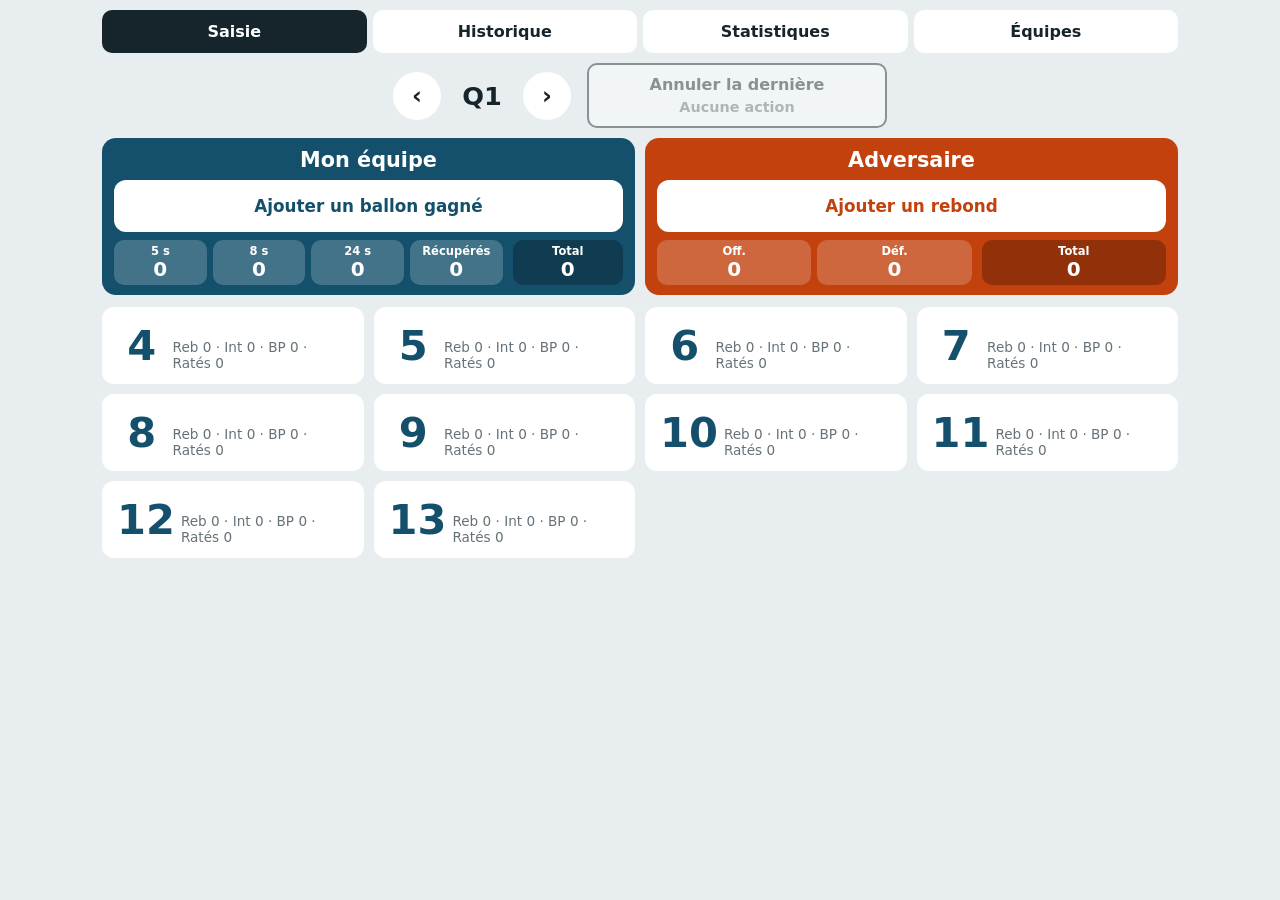
==== index.html @ 6692eb4a "Add new stats and multiple player view" ====
<!doctype html>
<html lang="fr">
<head>
<meta charset="utf-8">
<meta name="viewport" content="width=device-width,initial-scale=1,viewport-fit=cover">
<title>Stats Basket</title>
<link rel="manifest" href="manifest.webmanifest">
<link rel="apple-touch-icon" href="apple-touch-icon.png">
<meta name="theme-color" content="#16242C">
<meta name="apple-mobile-web-app-capable" content="yes">
<meta name="mobile-web-app-capable" content="yes">
<meta name="apple-mobile-web-app-title" content="Stats Basket">
<style>
:root{--bg:#E8EDEF;--ink:#16242C;--card:#fff;--line:#CBD3D7;--mut:#667279;--a:#14506B;--b:#C2410C}
*{box-sizing:border-box;-webkit-tap-highlight-color:transparent}
html,body{margin:0;background:var(--bg);color:var(--ink);font-family:"Avenir Next","Segoe UI",system-ui,sans-serif;-webkit-user-select:none;user-select:none}
button{font:inherit;color:inherit;border:0;background:none;cursor:pointer}
#app{max-width:1100px;margin:0 auto;padding:10px 12px 220px}
nav{display:flex;gap:6px;margin-bottom:10px}
nav button{flex:1;padding:12px;border-radius:10px;background:var(--card);font-weight:700}
nav button.on{background:var(--ink);color:#fff}
.top{display:grid;grid-template-columns:1fr 1fr;gap:10px;margin-bottom:12px}
.me,.opp{border-radius:14px;color:#fff;padding:10px 12px;display:flex;flex-direction:column;justify-content:center;align-items:center;text-align:center}
.me{background:var(--a)}.opp{background:var(--b)}
.nm{font-weight:800;font-size:1.3rem}
.sub{font-size:.95rem;opacity:.9}
.orb{margin-top:8px;display:flex;align-items:center;gap:12px}
.orb button{background:#fff;color:var(--b);font-weight:800;border-radius:12px;padding:12px 16px;font-size:1.05rem;min-height:56px}
.orb b{font-size:2.6rem;line-height:1;font-variant-numeric:tabular-nums}
.mid{display:flex;flex-direction:row;flex-wrap:wrap;align-items:center;justify-content:center;gap:16px;grid-column:1/-1;order:-1}
.q{display:flex;align-items:center;gap:6px}
.q button{width:48px;height:48px;border-radius:50%;background:var(--card);font-size:1.5rem;font-weight:700}
.q b{min-width:70px;text-align:center;font-size:1.6rem}
.undo{padding:10px 16px;border-radius:10px;background:var(--card);border:2px solid var(--ink);font-weight:700;width:min(100%,300px);line-height:1.25}
.undo small{display:block;margin-top:3px;font-weight:600;font-size:.9rem;color:var(--mut);white-space:normal;overflow-wrap:anywhere}
.undo[disabled]{opacity:.45;cursor:default}
.hrow{display:grid;grid-template-columns:70px 1fr 56px;gap:10px;align-items:center;padding:8px 0;border-bottom:1px solid var(--line)}
.hrow .hq{font-weight:800;background:var(--bg);border-radius:8px;padding:8px 0;text-align:center}
.hrow .hd b{display:block}.hrow .hd span{color:var(--mut)}
.hrow .del{width:56px}
.grid{display:grid;grid-template-columns:repeat(auto-fill,minmax(230px,1fr));gap:10px}
.pl{display:grid;grid-template-columns:minmax(3.1rem,auto) 1fr;align-items:center;column-gap:6px;padding:10px 12px;min-height:70px;border-radius:12px;background:var(--card);text-align:left;border:3px solid transparent}
.pl b{grid-row:1/3;text-align:center;font-variant-numeric:tabular-nums;font-size:2.6rem;font-weight:800;color:var(--a)}
.pl span{font-weight:600;overflow:hidden;text-overflow:ellipsis;white-space:nowrap}
.pl i{font-style:normal;font-size:.85rem;color:var(--mut)}
.pl.on{border-color:var(--ink);background:#FFF6CC}
.last{margin-top:12px;color:var(--mut);text-align:center}
.bar{position:fixed;left:0;right:0;bottom:0;background:var(--ink);color:#fff;border-radius:24px 24px 0 0;box-shadow:0 -6px 20px rgba(0,0,0,.25);padding:10px 12px calc(12px + env(safe-area-inset-bottom,0px))}
.bar .in{max-width:1100px;margin:0 auto}
.who{display:flex;justify-content:space-between;align-items:center;margin-bottom:8px;font-weight:700;font-size:1.1rem}
.who button{padding:8px 14px;border-radius:8px;background:#2D3E48;color:#fff}
.acts{display:grid;grid-template-columns:repeat(5,1fr);gap:8px}.acts.t4{grid-template-columns:repeat(4,1fr)}.acts.t2{grid-template-columns:repeat(2,1fr)}
.acts button{min-height:64px;border-radius:10px;font-weight:800;font-size:1.05rem;color:var(--ink)}
.acts .n{background:#BDE7C9}.acts .r{background:#F5C6C0}.acts .f{background:#F6D98B}
.chips{display:flex;flex-wrap:wrap;gap:8px;margin-bottom:12px}
.chip{padding:12px 18px;border-radius:999px;background:var(--card);font-weight:700}
.chip.on{background:var(--ink);color:#fff}
.card{background:var(--card);border-radius:14px;padding:14px;margin-bottom:14px;overflow-x:auto}
.card h2{margin:0 0 10px;font-size:1.2rem}
table{border-collapse:collapse;width:100%;font-variant-numeric:tabular-nums}
th,td{padding:9px 8px;text-align:center;border-bottom:1px solid var(--line);white-space:nowrap}
th{font-size:.85rem;color:var(--mut);font-weight:700}
td:first-child,th:first-child{text-align:left}
tr.tot td{font-weight:800;border-bottom:0}
.btn{padding:14px 20px;border-radius:10px;background:var(--ink);color:#fff;font-weight:700;margin:0 8px 8px 0}
.btn.bad{background:#B91C1C}
label{display:block;font-weight:700;margin:8px 0 4px}
input,textarea{width:100%;font:inherit;padding:10px;border-radius:8px;border:2px solid var(--line);-webkit-user-select:text;user-select:text}
textarea{min-height:200px}
.help{color:var(--mut);font-size:.9rem;margin:4px 0 0}
.prow{display:grid;grid-template-columns:90px 1fr 52px;gap:8px;margin-bottom:8px;align-items:center}
.prow.head{font-weight:700;font-size:.85rem;color:var(--mut);margin-bottom:4px}
.prow input{min-height:52px;font-size:1.1rem}
.prow input[data-r="n"]{text-align:center;font-weight:800}
.del{height:52px;border-radius:8px;background:#F5C6C0;font-weight:800}
.orbs{display:flex;gap:26px;margin-top:10px}.ob{display:flex;flex-direction:column;align-items:center;gap:4px;font-weight:700;min-width:48px}
.ob b{font-size:2.4rem;line-height:1;font-variant-numeric:tabular-nums}
.ob button{background:#fff;color:var(--b);font-weight:800;border-radius:12px;padding:12px 22px;font-size:1.2rem;min-height:56px}
.me .orbs{gap:14px 28px;flex-wrap:wrap;justify-content:center}.me .ob button{color:var(--a);padding:12px 14px}
table.mt{margin-top:16px}
.grid.stk{grid-template-columns:repeat(auto-fill,minmax(170px,1fr))}
.pl.st{display:flex;flex-direction:column;align-items:center;justify-content:center;gap:2px;min-height:0;padding:10px 8px;text-align:center}
.pl.st b{font-size:3.2rem;line-height:1;text-align:center}
.pl.st span{max-width:100%;font-size:.85rem}.pl.st i{font-size:.72rem}
.open{margin-top:8px;width:100%;min-height:52px;padding:12px 16px;border-radius:12px;background:#fff;font-weight:800;font-size:1.05rem}
.tiles{display:flex;gap:6px;width:100%;margin-top:8px}
.tile{flex:1;min-width:0;background:rgba(255,255,255,.2);border-radius:10px;padding:5px 2px 4px;display:flex;flex-direction:column;align-items:center;line-height:1.15}
.tile small{font-size:.72rem;font-weight:600}
.tile b{font-size:1.25rem;font-variant-numeric:tabular-nums}
.tile.tot{flex:1.2;margin-left:4px;background:rgba(0,0,0,.25)}
.foot{display:flex;justify-content:space-between;align-items:flex-end;gap:8px;width:100%;margin-top:8px;font-size:.78rem;text-align:left}
.foot span:last-child{text-align:right;font-weight:700;white-space:nowrap}
.me .open{color:var(--a)}.opp .open{color:var(--b)}.open.on{background:#FFF6CC;color:var(--ink)}
#print{display:none}
#print h1{font-size:20pt;margin:0}#print .date{margin:2px 0 18px;color:#555}
#print h2{font-size:13pt;margin:0 0 6px}#print section{break-inside:avoid;margin-bottom:20px}
#print table{font-size:10pt}#print th,#print td{border-bottom:1px solid #999;padding:5px 6px}#print p{margin:6px 0 0}
@media print{html,body{background:#fff;color:#000}#app{display:none}#print{display:block}@page{margin:12mm;size:landscape}}
@media(max-width:700px){.nm{font-size:1.05rem}.ob button{padding:12px 10px}.acts{grid-template-columns:repeat(3,1fr)}.acts.t4{grid-template-columns:repeat(2,1fr)}}
</style>
</head>
<body>
<div id="app"></div>
<div id="print"></div>
<script>
const ACTS=[['ro','Rebond off.','n'],['rd','Rebond déf.','n'],['stl','Interception','n'],['fd','Faute provoquée','n'],['to','Balle perdue','f'],['trav','Marcher','f'],['m2','Raté 2 pts','r'],['m3','Raté 3 pts','r'],['m1','Raté LF','r']];
const TACTS=[['w5','5 secondes','n'],['w8','8 secondes','n'],['w24','24 secondes','n'],['wr','Ballon récupéré','n']];
const OACTS=[['orb','Rebond offensif','n'],['odr','Rebond défensif','n']];
const WON=[['w5','5 s'],['w8','8 s'],['w24','24 s'],['wr','Récupérés']];
const LBL={ro:'Rebond offensif',rd:'Rebond défensif',stl:'Interception',fd:'Faute provoquée',to:'Balle perdue',trav:'Marcher',m2:'Raté 2 pts',m3:'Raté 3 pts',m1:'Raté LF',w5:'Ballon gagné 5 s',w8:'Ballon gagné 8 s',w24:'Ballon gagné 24 s',wr:'Ballon récupéré',orb:'Rebond offensif adverse',odr:'Rebond défensif adverse'};
let view='play',sel=null,sq='all',S=load();
function fresh(){return{me:'Mon équipe',opp:'Adversaire',roster:[4,5,6,7,8,9,10,11,12,13].map(n=>({n:String(n),name:''})),ev:[],q:1}}
function load(){try{const s=JSON.parse(localStorage.getItem('bb-stats-2'));if(s&&s.ev){
 if(typeof s.roster==='string')s.roster=s.roster.split('\n').map(l=>l.trim()).filter(Boolean).map(l=>{const i=l.search(/\s/);return i<0?{n:l,name:''}:{n:l.slice(0,i),name:l.slice(i+1).trim()}});
 s.ev.forEach(e=>{if(e.a==='reb')e.a='rd'});
 return s}}catch(e){}return fresh()}
function save(){try{localStorage.setItem('bb-stats-2',JSON.stringify(S))}catch(e){}}
const $=s=>document.querySelector(s);
const esc=s=>String(s).replace(/[&<>"]/g,c=>({'&':'&amp;','<':'&lt;','>':'&gt;','"':'&quot;'}[c]));
const qLabel=q=>q<=4?'Q'+q:'Prol. '+(q-4);
const periods=()=>{const m=Math.max(4,S.q,...S.ev.map(e=>e.q));return Array.from({length:m},(_,i)=>i+1)};
function roster(){return S.roster.filter(p=>String(p.n).trim()).map(p=>({n:String(p.n).trim(),name:String(p.name||'').trim()}))}
const inQ=(e,q)=>q==null||e.q===q;
const PK=['ro','rd','stl','fd','to','trav','m1','m2','m3'];
function tally(q){const o={};roster().forEach(p=>{o[p.n]={...p};PK.forEach(k=>o[p.n][k]=0)});
 S.ev.forEach(e=>{if(inQ(e,q)&&o[e.p]&&PK.includes(e.a))o[e.p][e.a]++});return o}
const cnt=(a,q)=>S.ev.filter(e=>e.a===a&&inQ(e,q)).length;
const miss=r=>r.m1+r.m2+r.m3;

const roster1=n=>roster().find(r=>r.n===n)||{n,name:''};
const who=e=>e.a==='orb'||e.a==='odr'?S.opp:e.p==='__team'?'Équipe':'#'+e.p+(roster1(e.p).name?' '+roster1(e.p).name:'');
const evText=e=>e.a==='orb'||e.a==='odr'?LBL[e.a]:(e.p==='__team'?'Équipe':'#'+e.p)+' : '+LBL[e.a];
let hq='all';
function hist(){
 const list=S.ev.map((e,i)=>({e,i})).filter(o=>hq==='all'||o.e.q===+hq).reverse();
 const chips=`<div class="chips"><button class="chip${hq==='all'?' on':''}" data-x="hq" data-q="all">Tout</button>`+periods().map(p=>`<button class="chip${hq==p?' on':''}" data-x="hq" data-q="${p}">${qLabel(p)}</button>`).join('')+`</div>`;
 return chips+`<div class="card"><h2>Historique (${list.length} action${list.length>1?'s':''})</h2>`+
  (list.length?list.map(o=>`<div class="hrow"><span class="hq">${qLabel(o.e.q)}</span><div class="hd"><b>${esc(who(o.e))}</b><span>${LBL[o.e.a]}</span></div><button class="del" data-x="delev" data-i="${o.i}" aria-label="Supprimer cette action">✕</button></div>`).join(''):'<p class="help">Aucune action enregistrée.</p>')+
  `<p class="help">La croix supprime l’action immédiatement. Les actions les plus récentes sont en haut.</p></div>`;
}
function play(){
 const T=tally(null);const stk=S.layout==='stack';
 const last=S.ev[S.ev.length-1];
 let bar='';
 if(sel){const k=sel==='__team'?'t':sel==='__opp'?'o':'p';const p=roster1(sel);
  const L=k==='t'?TACTS:k==='o'?OACTS:ACTS;
  const title=k==='t'?esc(S.me)+' : ballons gagnés':k==='o'?esc(S.opp)+' : rebonds':'#'+esc(p.n)+' '+esc(p.name);
  bar=`<div class="bar"><div class="in"><div class="who"><span>${title}</span><button data-x="desel">Fermer</button></div><div class="acts${k==='t'?' t4':k==='o'?' t2':''}">`+
  L.map(a=>`<button class="${a[2]}" data-x="act" data-a="${a[0]}">${a[1]}</button>`).join('')+`</div></div></div>`}
 const won=WON.reduce((n,w)=>n+cnt(w[0],null),0);
 return `<div class="top">
  <div class="me"><span class="nm">${esc(S.me)}</span><button class="open${sel==='__team'?' on':''}" data-x="pl" data-p="__team">Ajouter un ballon gagné</button><div class="tiles">${WON.map(w=>`<div class="tile"><small>${w[1]}</small><b>${cnt(w[0],S.q)}</b></div>`).join('')}<div class="tile tot"><small>Total</small><b>${won}</b></div></div></div>
  <div class="mid"><div class="q"><button data-x="q-" aria-label="Période précédente">‹</button><b>${qLabel(S.q)}</b><button data-x="q+" aria-label="Période suivante">›</button></div><button class="undo" data-x="undo"${last?'':' disabled'}>Annuler la dernière<small>${last?esc(evText(last))+' · '+qLabel(last.q):'Aucune action'}</small></button></div>
  <div class="opp"><span class="nm">${esc(S.opp)}</span><button class="open${sel==='__opp'?' on':''}" data-x="pl" data-p="__opp">Ajouter un rebond</button><div class="tiles"><div class="tile"><small>Off.</small><b>${cnt('orb',S.q)}</b></div><div class="tile"><small>Déf.</small><b>${cnt('odr',S.q)}</b></div><div class="tile tot"><small>Total</small><b>${cnt('orb',null)+cnt('odr',null)}</b></div></div></div></div>
 <div class="grid${stk?' stk':''}">`+roster().map(p=>{const r=T[p.n];
  return `<button class="pl${stk?' st':''}${sel===p.n?' on':''}" data-x="pl" data-p="${esc(p.n)}"><b>${esc(p.n)}</b><span>${esc(p.name)||'&nbsp;'}</span><i>Reb ${r.ro+r.rd} · Int ${r.stl} · BP ${r.to} · Ratés ${miss(r)}</i></button>`}).join('')+
 `</div>${bar}`;
}
function tables(q){
 const T=Object.values(tally(q));const s=k=>T.reduce((a,r)=>a+r[k],0);
 const row=r=>`<tr><td>#${esc(r.n)} ${esc(r.name)}</td><td>${r.ro}</td><td>${r.rd}</td><td>${r.stl}</td><td>${r.fd}</td><td>${r.to}</td><td>${r.trav}</td><td><b>${miss(r)}</b></td><td>${r.m2}</td><td>${r.m3}</td><td>${r.m1}</td></tr>`;
 const won=WON.map(w=>cnt(w[0],q));
 return `<table><tr><th>Joueur</th><th>Reb. off.</th><th>Reb. déf.</th><th>Interc.</th><th>Fautes prov.</th><th>Balles perdues</th><th>Marchers</th><th>Ratés</th><th>dont 2 pts</th><th>dont 3 pts</th><th>dont LF</th></tr>${T.map(row).join('')}<tr class="tot"><td>Équipe</td><td>${s('ro')}</td><td>${s('rd')}</td><td>${s('stl')}</td><td>${s('fd')}</td><td>${s('to')}</td><td>${s('trav')}</td><td>${s('m1')+s('m2')+s('m3')}</td><td>${s('m2')}</td><td>${s('m3')}</td><td>${s('m1')}</td></tr></table>
 <table class="mt"><tr><th>Ballons gagnés</th><th>5 s</th><th>8 s</th><th>24 s</th><th>Récupérés</th><th>Total</th></tr><tr><td>${esc(S.me)}</td>${won.map(n=>`<td>${n}</td>`).join('')}<td><b>${won.reduce((a,b)=>a+b,0)}</b></td></tr></table>
 <table class="mt"><tr><th>${esc(S.opp)}</th><th>Reb. off.</th><th>Reb. déf.</th></tr><tr><td>Rebonds</td><td>${cnt('orb',q)}</td><td>${cnt('odr',q)}</td></tr></table>`;
}
function stats(){
 const q=sq==='all'?null:+sq;
 const chips=`<div class="chips"><button class="chip${sq==='all'?' on':''}" data-x="sq" data-q="all">Total match</button>`+periods().map(p=>`<button class="chip${sq==p?' on':''}" data-x="sq" data-q="${p}">${qLabel(p)}</button>`).join('')+`</div>`;
 return chips+`<div class="card"><h2>${esc(S.me)} contre ${esc(S.opp)} — ${q==null?'total du match':qLabel(q)}</h2>${tables(q)}</div>
 <button class="btn" data-x="share">Partager (WhatsApp…)</button><button class="btn" data-x="copy">Copier le texte</button><button class="btn" data-x="pdf">Exporter en PDF</button><button class="btn" data-x="csv">Exporter en CSV</button>`;
}
function settings(){
 return `<div class="card"><h2>Match</h2><label>Notre équipe</label><input data-f="me" value="${esc(S.me)}">
 <label>Équipe adverse</label><input data-f="opp" value="${esc(S.opp)}">
 </div><div class="card"><h2>Affichage des joueurs</h2><div class="chips"><button class="chip${S.layout==='stack'?'':' on'}" data-x="lay" data-l="cards">Liste détaillée</button><button class="chip${S.layout==='stack'?' on':''}" data-x="lay" data-l="stack">Numéro en grand</button></div>
 <p class="help">Liste détaillée : le numéro à gauche, le nom et les stats à droite. Numéro en grand : le numéro en gros en haut de chaque bloc, le nom et les stats en plus petit dessous.</p></div><div class="card"><h2>Nos joueurs</h2>
 <div class="prow head"><span>Numéro</span><span>Nom</span><span></span></div>`+
 S.roster.map((p,i)=>`<div class="prow"><input data-r="n" data-i="${i}" inputmode="numeric" maxlength="3" value="${esc(p.n)}" aria-label="Numéro"><input data-r="name" data-i="${i}" value="${esc(p.name)}" placeholder="Nom du joueur" aria-label="Nom"><button class="del" data-x="delp" data-i="${i}" aria-label="Supprimer ce joueur">✕</button></div>`).join('')+
 `<button class="btn" data-x="addp">Ajouter un joueur</button>
 <p class="help">Les statistiques sont rattachées au numéro : évite de le changer en cours de match.</p></div>
 <button class="btn bad" data-x="new">Nouveau match (efface les stats)</button>
 <p class="help">Tout est enregistré automatiquement sur cet appareil. Exporte le CSV après chaque match.</p>`;
}
function render(){
 const tabs=[['play','Saisie'],['hist','Historique'],['stats','Statistiques'],['set','Équipes']];
 $('#app').innerHTML=`<nav>${tabs.map(t=>`<button class="${view===t[0]?'on':''}" data-x="view" data-v="${t[0]}">${t[1]}</button>`).join('')}</nav>`+({play,hist,stats,set:settings}[view])();
}
function summary(){
 const sec=q=>{const T=Object.values(tally(q));const s=k=>T.reduce((a,r)=>a+r[k],0);
  const lines=T.filter(r=>PK.some(k=>r[k]>0)).map(r=>`#${r.n}${r.name?' '+r.name:''} : Reb off. ${r.ro}, Reb déf. ${r.rd}, Int ${r.stl}, Faute prov. ${r.fd}, Perdues ${r.to}, Marchers ${r.trav}, Ratés ${miss(r)} (2 pts ${r.m2}, 3 pts ${r.m3}, LF ${r.m1})`);
  const w=WON.map(x=>x[1]+' '+cnt(x[0],q)).join(', ');
  return `*${q==null?'Total du match':qLabel(q)}*\nÉquipe : Reb off. ${s('ro')}, Reb déf. ${s('rd')}, Int ${s('stl')}, Fautes prov. ${s('fd')}, Perdues ${s('to')}, Marchers ${s('trav')}, Ratés ${s('m1')+s('m2')+s('m3')}\nBallons gagnés : ${w}\n${S.opp} : Reb off. ${cnt('orb',q)}, Reb déf. ${cnt('odr',q)}`+(lines.length?'\n'+lines.join('\n'):'')};
 const ps=periods().filter(p=>S.ev.some(e=>e.q===p));
 return `*${S.me} contre ${S.opp}* (${new Date().toLocaleDateString('fr-FR')})\n\n`+[null,...ps].map(sec).join('\n\n');
}
async function share(){
 const text=summary();
 if(navigator.share){try{await navigator.share({title:S.me+' contre '+S.opp,text});return}catch(e){if(e&&e.name==='AbortError')return}}
 location.href='whatsapp://send?text='+encodeURIComponent(text);
}
async function copyText(){
 const text=summary();
 try{await navigator.clipboard.writeText(text)}catch(e){
  const t=document.createElement('textarea');t.value=text;document.body.appendChild(t);t.select();document.execCommand('copy');t.remove()}
 alert('Texte copié. Colle-le dans ta conversation.');
}
function pdf(){
 const sec=q=>`<section><h2>${q==null?'Total du match':qLabel(q)}</h2>${tables(q)}</section>`;
 $('#print').innerHTML=`<h1>${esc(S.me)} contre ${esc(S.opp)}</h1><p class="date">${new Date().toLocaleDateString('fr-FR')}</p>`+[null,...periods()].map(sec).join('');
 window.print();
}
function csv(){
 const rows=[['Match','Période','N°','Nom','Reb. off.','Reb. déf.','Interceptions','Fautes provoquées','Balles perdues','Marchers','Ratés total','Ratés 2 pts','Ratés 3 pts','Ratés LF','Ballons gagnés 5 s','Ballons gagnés 8 s','Ballons gagnés 24 s','Ballons récupérés','Reb. off. adverses','Reb. déf. adverses']];
 const m=S.me+' - '+S.opp;
 [null,...periods()].forEach(q=>{const T=Object.values(tally(q));const pl=q==null?'Total':qLabel(q);
  T.forEach(r=>rows.push([m,pl,r.n,r.name,r.ro,r.rd,r.stl,r.fd,r.to,r.trav,miss(r),r.m2,r.m3,r.m1,'','','','','','']));
  const s=k=>T.reduce((a,r)=>a+r[k],0);
  rows.push([m,pl,'','ÉQUIPE',s('ro'),s('rd'),s('stl'),s('fd'),s('to'),s('trav'),s('m1')+s('m2')+s('m3'),s('m2'),s('m3'),s('m1'),...WON.map(w=>cnt(w[0],q)),cnt('orb',q),cnt('odr',q)])});
 const txt='\uFEFF'+rows.map(r=>r.map(c=>'"'+String(c).replace(/"/g,'""')+'"').join(';')).join('\n');
 const a=document.createElement('a');a.href=URL.createObjectURL(new Blob([txt],{type:'text/csv;charset=utf-8'}));
 a.download='stats-basket-'+S.opp.replace(/[^\w-]+/g,'_')+'.csv';document.body.appendChild(a);a.click();a.remove();
}
document.addEventListener('click',e=>{
 const el=e.target.closest('[data-x]');if(!el)return;const x=el.dataset.x;
 if(x==='view'){view=el.dataset.v;sel=null}
 else if(x==='pl')sel=sel===el.dataset.p?null:el.dataset.p;
 else if(x==='act'&&sel){const ev={a:el.dataset.a,q:S.q};if(sel!=='__opp')ev.p=sel;S.ev.push(ev);sel=null;save()}
 else if(x==='tm'){S.ev.push({p:'__team',a:el.dataset.a,q:S.q});save()}
 else if(x==='orb'||x==='odr'){S.ev.push({a:x,q:S.q});save()}
 else if(x==='desel')sel=null;
 else if(x==='undo'){if(!S.ev.length)return;S.ev.pop();save()}
 else if(x==='q+'){S.q++;save()}
 else if(x==='q-'){if(S.q>1){S.q--;save()}}
 else if(x==='addp')S.roster.push({n:'',name:''}),save();
 else if(x==='delp'){const p=S.roster[+el.dataset.i];
  if(!(p&&S.ev.some(v=>v.p===String(p.n).trim()))||confirm('Ce joueur a déjà des actions enregistrées. Le retirer masque ses stats. Continuer ?')){S.roster.splice(+el.dataset.i,1);save()}}
 else if(x==='lay'){S.layout=el.dataset.l;save()}
 else if(x==='sq')sq=el.dataset.q;
 else if(x==='hq')hq=el.dataset.q;
 else if(x==='delev'){S.ev.splice(+el.dataset.i,1);save()}
 else if(x==='share'){share();return}
 else if(x==='copy'){copyText();return}
 else if(x==='pdf'){pdf();return}
 else if(x==='csv'){csv();return}
 else if(x==='new'){if(confirm('Effacer toutes les statistiques de ce match ?')){S.ev=[];S.q=1;S.opp='Adversaire';sel=null;sq='all';save()}}
 render();
});
document.addEventListener('input',e=>{const d=e.target.dataset;
 if(d.f){S[d.f]=e.target.value;save()}
 else if(d.r){S.roster[+d.i][d.r]=e.target.value;save()}});
render();
if('serviceWorker' in navigator&&location.protocol.startsWith('http')){navigator.serviceWorker.register('sw.js').catch(()=>{})}
</script>
</body>
</html>
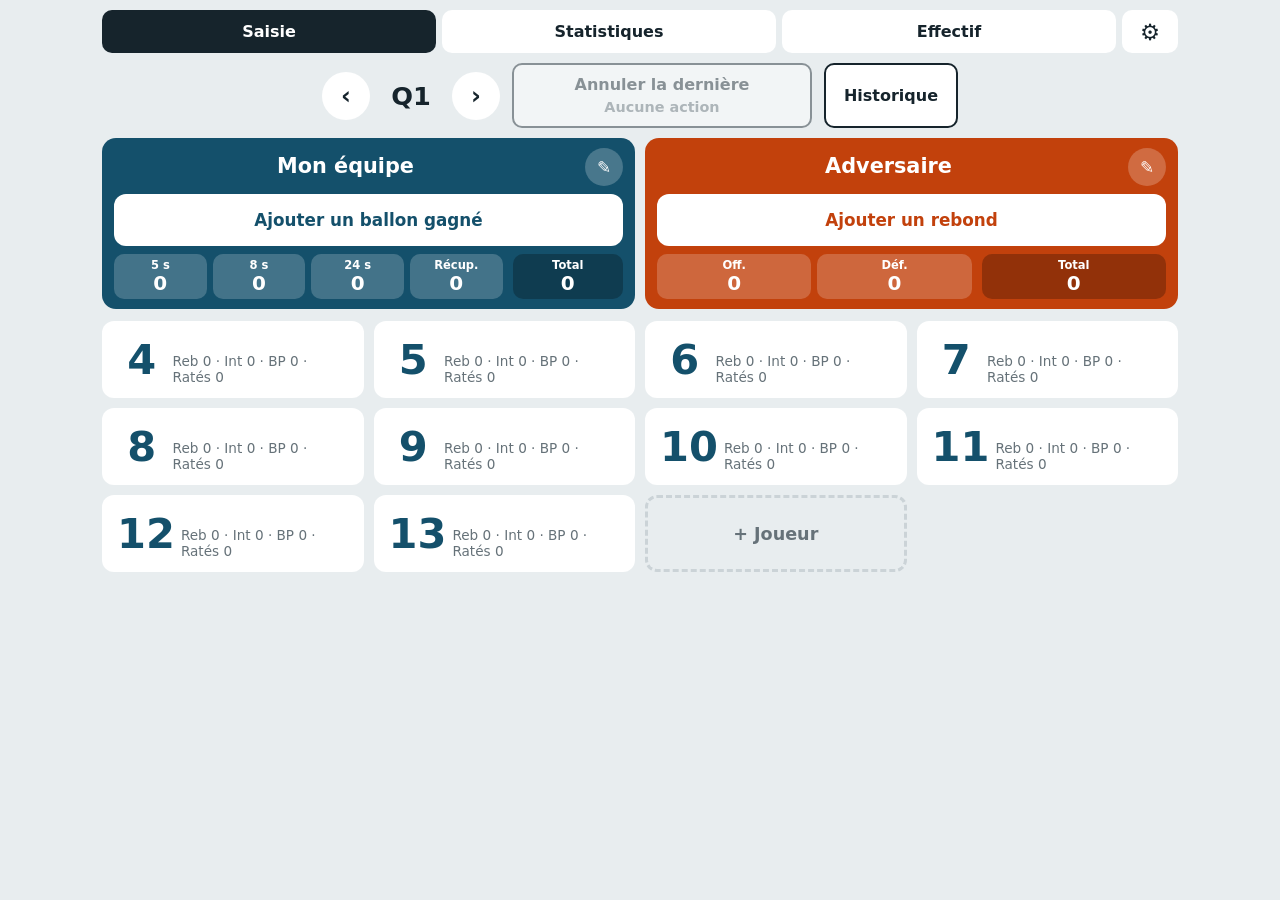
==== commit 37146fcc: "Add match history and some feature" ====
--- a/index.html
+++ b/index.html
@@ -11,15 +11,15 @@
 <meta name="mobile-web-app-capable" content="yes">
 <meta name="apple-mobile-web-app-title" content="Stats Basket">
 <style>
-:root{--bg:#E8EDEF;--ink:#16242C;--card:#fff;--line:#CBD3D7;--mut:#667279;--a:#14506B;--b:#C2410C}
+:root{--dk:#16242C;--sel:#FFF6CC;--num:#14506B;--bg:#E8EDEF;--ink:#16242C;--card:#fff;--line:#CBD3D7;--mut:#667279;--a:#14506B;--b:#C2410C}
 *{box-sizing:border-box;-webkit-tap-highlight-color:transparent}
 html,body{margin:0;background:var(--bg);color:var(--ink);font-family:"Avenir Next","Segoe UI",system-ui,sans-serif;-webkit-user-select:none;user-select:none}
 button{font:inherit;color:inherit;border:0;background:none;cursor:pointer}
 #app{max-width:1100px;margin:0 auto;padding:10px 12px 220px}
 nav{display:flex;gap:6px;margin-bottom:10px}
 nav button{flex:1;padding:12px;border-radius:10px;background:var(--card);font-weight:700}
-nav button.on{background:var(--ink);color:#fff}
-.top{display:grid;grid-template-columns:1fr 1fr;gap:10px;margin-bottom:12px}
+nav button.on{background:var(--dk);color:#fff}
+.top{display:grid;grid-template-columns:minmax(0,1fr) minmax(0,1fr);gap:10px;margin-bottom:12px}
 .me,.opp{border-radius:14px;color:#fff;padding:10px 12px;display:flex;flex-direction:column;justify-content:center;align-items:center;text-align:center}
 .me{background:var(--a)}.opp{background:var(--b)}
 .nm{font-weight:800;font-size:1.3rem}
@@ -27,11 +27,11 @@
 .orb{margin-top:8px;display:flex;align-items:center;gap:12px}
 .orb button{background:#fff;color:var(--b);font-weight:800;border-radius:12px;padding:12px 16px;font-size:1.05rem;min-height:56px}
 .orb b{font-size:2.6rem;line-height:1;font-variant-numeric:tabular-nums}
-.mid{display:flex;flex-direction:row;flex-wrap:wrap;align-items:center;justify-content:center;gap:16px;grid-column:1/-1;order:-1}
+.mid{display:flex;flex-direction:row;flex-wrap:wrap;align-items:center;justify-content:center;gap:12px;grid-column:1/-1;order:-1;min-width:0}
 .q{display:flex;align-items:center;gap:6px}
 .q button{width:48px;height:48px;border-radius:50%;background:var(--card);font-size:1.5rem;font-weight:700}
 .q b{min-width:70px;text-align:center;font-size:1.6rem}
-.undo{padding:10px 16px;border-radius:10px;background:var(--card);border:2px solid var(--ink);font-weight:700;width:min(100%,300px);line-height:1.25}
+.undo{padding:10px 16px;border-radius:10px;background:var(--card);border:2px solid var(--ink);font-weight:700;flex:1 1 170px;min-width:0;max-width:300px;line-height:1.25}
 .undo small{display:block;margin-top:3px;font-weight:600;font-size:.9rem;color:var(--mut);white-space:normal;overflow-wrap:anywhere}
 .undo[disabled]{opacity:.45;cursor:default}
 .hrow{display:grid;grid-template-columns:70px 1fr 56px;gap:10px;align-items:center;padding:8px 0;border-bottom:1px solid var(--line)}
@@ -40,21 +40,21 @@
 .hrow .del{width:56px}
 .grid{display:grid;grid-template-columns:repeat(auto-fill,minmax(230px,1fr));gap:10px}
 .pl{display:grid;grid-template-columns:minmax(3.1rem,auto) 1fr;align-items:center;column-gap:6px;padding:10px 12px;min-height:70px;border-radius:12px;background:var(--card);text-align:left;border:3px solid transparent}
-.pl b{grid-row:1/3;text-align:center;font-variant-numeric:tabular-nums;font-size:2.6rem;font-weight:800;color:var(--a)}
+.pl b{grid-row:1/3;text-align:center;font-variant-numeric:tabular-nums;font-size:2.6rem;font-weight:800;color:var(--num)}
 .pl span{font-weight:600;overflow:hidden;text-overflow:ellipsis;white-space:nowrap}
 .pl i{font-style:normal;font-size:.85rem;color:var(--mut)}
-.pl.on{border-color:var(--ink);background:#FFF6CC}
+.pl.on{border-color:var(--ink);background:var(--sel)}
 .last{margin-top:12px;color:var(--mut);text-align:center}
-.bar{position:fixed;left:0;right:0;bottom:0;background:var(--ink);color:#fff;border-radius:24px 24px 0 0;box-shadow:0 -6px 20px rgba(0,0,0,.25);padding:10px 12px calc(12px + env(safe-area-inset-bottom,0px))}
+.bar{position:fixed;left:0;right:0;bottom:0;background:var(--dk);color:#fff;border-radius:24px 24px 0 0;box-shadow:0 -6px 20px rgba(0,0,0,.25);padding:10px 12px calc(12px + env(safe-area-inset-bottom,0px))}
 .bar .in{max-width:1100px;margin:0 auto}
 .who{display:flex;justify-content:space-between;align-items:center;margin-bottom:8px;font-weight:700;font-size:1.1rem}
-.who button{padding:8px 14px;border-radius:8px;background:#2D3E48;color:#fff}
+.who button{padding:8px 14px;border-radius:8px;background:rgba(255,255,255,.15);color:#fff}
 .acts{display:grid;grid-template-columns:repeat(5,1fr);gap:8px}.acts.t4{grid-template-columns:repeat(4,1fr)}.acts.t2{grid-template-columns:repeat(2,1fr)}
-.acts button{min-height:64px;border-radius:10px;font-weight:800;font-size:1.05rem;color:var(--ink)}
+.acts button{min-height:64px;border-radius:10px;font-weight:800;font-size:1.05rem;color:#16242C}
 .acts .n{background:#BDE7C9}.acts .r{background:#F5C6C0}.acts .f{background:#F6D98B}
 .chips{display:flex;flex-wrap:wrap;gap:8px;margin-bottom:12px}
 .chip{padding:12px 18px;border-radius:999px;background:var(--card);font-weight:700}
-.chip.on{background:var(--ink);color:#fff}
+.chip.on{background:var(--dk);color:#fff}
 .card{background:var(--card);border-radius:14px;padding:14px;margin-bottom:14px;overflow-x:auto}
 .card h2{margin:0 0 10px;font-size:1.2rem}
 table{border-collapse:collapse;width:100%;font-variant-numeric:tabular-nums}
@@ -62,22 +62,45 @@
 th{font-size:.85rem;color:var(--mut);font-weight:700}
 td:first-child,th:first-child{text-align:left}
 tr.tot td{font-weight:800;border-bottom:0}
-.btn{padding:14px 20px;border-radius:10px;background:var(--ink);color:#fff;font-weight:700;margin:0 8px 8px 0}
+.btn{padding:14px 20px;border-radius:10px;background:var(--dk);color:#fff;font-weight:700;margin:0 8px 8px 0}
 .btn.bad{background:#B91C1C}
 label{display:block;font-weight:700;margin:8px 0 4px}
-input,textarea{width:100%;font:inherit;padding:10px;border-radius:8px;border:2px solid var(--line);-webkit-user-select:text;user-select:text}
+input,textarea{width:100%;font:inherit;padding:10px;border-radius:8px;border:2px solid var(--line);background:var(--card);color:var(--ink);-webkit-user-select:text;user-select:text}
 textarea{min-height:200px}
 .help{color:var(--mut);font-size:.9rem;margin:4px 0 0}
-.prow{display:grid;grid-template-columns:90px 1fr 52px;gap:8px;margin-bottom:8px;align-items:center}
+.prow{display:grid;grid-template-columns:56px 90px 1fr 52px;gap:8px;margin-bottom:8px;align-items:center}
 .prow.head{font-weight:700;font-size:.85rem;color:var(--mut);margin-bottom:4px}
 .prow input{min-height:52px;font-size:1.1rem}
+.prow input.dup{border-color:#B91C1C}
 .prow input[data-r="n"]{text-align:center;font-weight:800}
-.del{height:52px;border-radius:8px;background:#F5C6C0;font-weight:800}
+.del{height:52px;border-radius:8px;background:#F5C6C0;color:#16242C;font-weight:800}
 .orbs{display:flex;gap:26px;margin-top:10px}.ob{display:flex;flex-direction:column;align-items:center;gap:4px;font-weight:700;min-width:48px}
 .ob b{font-size:2.4rem;line-height:1;font-variant-numeric:tabular-nums}
 .ob button{background:#fff;color:var(--b);font-weight:800;border-radius:12px;padding:12px 22px;font-size:1.2rem;min-height:56px}
 .me .orbs{gap:14px 28px;flex-wrap:wrap;justify-content:center}.me .ob button{color:var(--a);padding:12px 14px}
 table.mt{margin-top:16px}
+.undo.hb{flex:0 0 auto;max-width:none;padding:12px 18px;align-self:stretch}
+html,body{touch-action:manipulation;overscroll-behavior:none;-webkit-touch-callout:none}
+#toast{position:fixed;left:50%;bottom:calc(24px + env(safe-area-inset-bottom,0px));transform:translateX(-50%);background:var(--dk);color:#fff;padding:12px 22px;border-radius:999px;font-weight:700;opacity:0;pointer-events:none;transition:opacity .2s;z-index:50;max-width:90vw;text-align:center}
+#toast.on{opacity:1}
+.tag{display:inline-block;margin-top:3px;padding:2px 10px;border-radius:999px;font-weight:700;font-size:.9rem;background:var(--bg)}
+.hrow .hd span.tag{color:#16242C}
+.tag.g{background:#BDE7C9}.tag.r{background:#F5C6C0}.tag.f{background:#F6D98B}.tag.o{background:#F8CDB4}
+.grow{display:flex;justify-content:space-between;align-items:center;gap:10px;padding:10px 0;border-bottom:1px solid var(--line)}
+.grow span{display:block;color:var(--mut);font-size:.9rem}.grow .btn{margin:0}.gbtn{display:flex;gap:8px;flex-shrink:0}
+.btn.alt{background:var(--card);color:var(--ink);border:2px solid var(--line)}
+.nmrow{display:flex;align-items:center;justify-content:center;gap:8px;width:100%}
+.nmi{flex:1;min-width:0;width:auto;padding:2px 4px;background:transparent;border:0;border-bottom:2px solid transparent;border-radius:0;color:#fff;text-align:center;font-weight:800;font-size:1.3rem}
+.nmi.editing{border-bottom-color:#fff;background:rgba(255,255,255,.18);border-radius:6px 6px 0 0}
+.ed{flex:0 0 38px;height:38px;border-radius:50%;background:rgba(255,255,255,.22);color:#fff;font-size:1.05rem}
+.nmi::placeholder{color:rgba(255,255,255,.6)}
+nav .gear{flex:0 0 56px;font-size:1.4rem;padding:8px}
+.prow input[type=checkbox]{width:30px;height:30px;min-height:0;justify-self:center;accent-color:var(--a)}
+.pl.add{display:flex;align-items:center;justify-content:center;background:transparent;border:3px dashed var(--line);color:var(--mut);font-weight:700;font-size:1.1rem;min-height:70px}
+.addrow{display:grid;grid-template-columns:90px 1fr 150px;gap:8px}
+.addrow input{min-height:56px;font-size:1.2rem}.addrow input:first-child{text-align:center;font-weight:800}
+.addrow .go{border-radius:10px;background:#BDE7C9;color:#16242C;font-weight:800;min-height:56px;font-size:1.05rem}
+.adderr{color:#F5C6C0;min-height:1.2em;margin:8px 0 0;font-size:.95rem}
 .grid.stk{grid-template-columns:repeat(auto-fill,minmax(170px,1fr))}
 .pl.st{display:flex;flex-direction:column;align-items:center;justify-content:center;gap:2px;min-height:0;padding:10px 8px;text-align:center}
 .pl.st b{font-size:3.2rem;line-height:1;text-align:center}
@@ -90,36 +113,50 @@
 .tile.tot{flex:1.2;margin-left:4px;background:rgba(0,0,0,.25)}
 .foot{display:flex;justify-content:space-between;align-items:flex-end;gap:8px;width:100%;margin-top:8px;font-size:.78rem;text-align:left}
 .foot span:last-child{text-align:right;font-weight:700;white-space:nowrap}
-.me .open{color:var(--a)}.opp .open{color:var(--b)}.open.on{background:#FFF6CC;color:var(--ink)}
+.me .open{color:var(--a)}.opp .open{color:var(--b)}.open.on{background:var(--sel);color:var(--ink)}
+html[data-theme="dark"]{color-scheme:dark;--bg:#0E181E;--ink:#E7EEF2;--card:#1A2831;--line:#2E404B;--mut:#9DABB3;--a:#2A7FA8;--b:#D2561A;--dk:#2F4C5E;--sel:#4A4423;--num:#7CC4E6}
+@media(max-width:560px){.top{grid-template-columns:minmax(0,1fr)}}
+@media(max-width:420px){nav button{padding:12px 4px;font-size:.9rem}}
 #print{display:none}
 #print h1{font-size:20pt;margin:0}#print .date{margin:2px 0 18px;color:#555}
 #print h2{font-size:13pt;margin:0 0 6px}#print section{break-inside:avoid;margin-bottom:20px}
 #print table{font-size:10pt}#print th,#print td{border-bottom:1px solid #999;padding:5px 6px}#print p{margin:6px 0 0}
-@media print{html,body{background:#fff;color:#000}#app{display:none}#print{display:block}@page{margin:12mm;size:landscape}}
-@media(max-width:700px){.nm{font-size:1.05rem}.ob button{padding:12px 10px}.acts{grid-template-columns:repeat(3,1fr)}.acts.t4{grid-template-columns:repeat(2,1fr)}}
+@media print{html,body{background:#fff;color:#000}html[data-theme]{--mut:#555;--line:#999}#app{display:none}#print{display:block}@page{margin:12mm;size:landscape}}
+@media(max-width:700px){.nm,.nmi{font-size:1.05rem}.ob button{padding:12px 10px}.acts{grid-template-columns:repeat(3,1fr)}.acts.t4{grid-template-columns:repeat(2,1fr)}}
 </style>
 </head>
 <body>
 <div id="app"></div>
 <div id="print"></div>
+<div id="toast"></div>
 <script>
 const ACTS=[['ro','Rebond off.','n'],['rd','Rebond déf.','n'],['stl','Interception','n'],['fd','Faute provoquée','n'],['to','Balle perdue','f'],['trav','Marcher','f'],['m2','Raté 2 pts','r'],['m3','Raté 3 pts','r'],['m1','Raté LF','r']];
 const TACTS=[['w5','5 secondes','n'],['w8','8 secondes','n'],['w24','24 secondes','n'],['wr','Ballon récupéré','n']];
 const OACTS=[['orb','Rebond offensif','n'],['odr','Rebond défensif','n']];
-const WON=[['w5','5 s'],['w8','8 s'],['w24','24 s'],['wr','Récupérés']];
+const TAGC={ro:'g',rd:'g',stl:'g',fd:'g',w5:'g',w8:'g',w24:'g',wr:'g',to:'f',trav:'f',m1:'r',m2:'r',m3:'r',orb:'o',odr:'o'};
+const WON=[['w5','5 s'],['w8','8 s'],['w24','24 s'],['wr','Récup.']];
 const LBL={ro:'Rebond offensif',rd:'Rebond défensif',stl:'Interception',fd:'Faute provoquée',to:'Balle perdue',trav:'Marcher',m2:'Raté 2 pts',m3:'Raté 3 pts',m1:'Raté LF',w5:'Ballon gagné 5 s',w8:'Ballon gagné 8 s',w24:'Ballon gagné 24 s',wr:'Ballon récupéré',orb:'Rebond offensif adverse',odr:'Rebond défensif adverse'};
-let view='play',sel=null,sq='all',S=load();
-function fresh(){return{me:'Mon équipe',opp:'Adversaire',roster:[4,5,6,7,8,9,10,11,12,13].map(n=>({n:String(n),name:''})),ev:[],q:1}}
+let view='play',sel=null,adding=false,gid=null,smode='cur',sq='all',S=load();
+function fresh(){return{me:'Mon équipe',opp:'Adversaire',roster:[4,5,6,7,8,9,10,11,12,13].map(n=>({n:String(n),name:''})),ev:[],q:1,arch:[]}}
 function load(){try{const s=JSON.parse(localStorage.getItem('bb-stats-2'));if(s&&s.ev){
  if(typeof s.roster==='string')s.roster=s.roster.split('\n').map(l=>l.trim()).filter(Boolean).map(l=>{const i=l.search(/\s/);return i<0?{n:l,name:''}:{n:l.slice(0,i),name:l.slice(i+1).trim()}});
  s.ev.forEach(e=>{if(e.a==='reb')e.a='rd'});
+ if(Array.isArray(s.roster))s.roster.sort(cmpN);
+ if(!Array.isArray(s.arch))s.arch=[];
  return s}}catch(e){}return fresh()}
 function save(){try{localStorage.setItem('bb-stats-2',JSON.stringify(S))}catch(e){}}
 const $=s=>document.querySelector(s);
 const esc=s=>String(s).replace(/[&<>"]/g,c=>({'&':'&amp;','<':'&lt;','>':'&gt;','"':'&quot;'}[c]));
 const qLabel=q=>q<=4?'Q'+q:'Prol. '+(q-4);
 const periods=()=>{const m=Math.max(4,S.q,...S.ev.map(e=>e.q));return Array.from({length:m},(_,i)=>i+1)};
-function roster(){return S.roster.filter(p=>String(p.n).trim()).map(p=>({n:String(p.n).trim(),name:String(p.name||'').trim()}))}
+function allP(){return S.roster.filter(p=>String(p.n).trim()).map(p=>({n:String(p.n).trim(),name:String(p.name||'').trim(),in:p.in!==false})).filter((p,i,a)=>a.findIndex(q=>q.n===p.n)===i).sort(cmpN)}
+function roster(){return allP().filter(p=>p.in||S.ev.some(e=>e.p===p.n))}
+function cmpN(a,b){const x=String(a.n).trim(),y=String(b.n).trim();
+ if(!x&&!y)return 0;if(!x)return 1;if(!y)return -1;
+ const nx=Number(x),ny=Number(y),fx=!isNaN(nx),fy=!isNaN(ny);
+ if(fx&&fy&&nx!==ny)return nx-ny;if(fx&&!fy)return -1;if(!fx&&fy)return 1;
+ return x<y?-1:x>y?1:0}
+const dupN=(n,i)=>{const v=String(n).trim();return v!==''&&S.roster.some((q,j)=>j!==i&&String(q.n).trim()===v)};
 const inQ=(e,q)=>q==null||e.q===q;
 const PK=['ro','rd','stl','fd','to','trav','m1','m2','m3'];
 function tally(q){const o={};roster().forEach(p=>{o[p.n]={...p};PK.forEach(k=>o[p.n][k]=0)});
@@ -134,27 +171,28 @@
 function hist(){
  const list=S.ev.map((e,i)=>({e,i})).filter(o=>hq==='all'||o.e.q===+hq).reverse();
  const chips=`<div class="chips"><button class="chip${hq==='all'?' on':''}" data-x="hq" data-q="all">Tout</button>`+periods().map(p=>`<button class="chip${hq==p?' on':''}" data-x="hq" data-q="${p}">${qLabel(p)}</button>`).join('')+`</div>`;
- return chips+`<div class="card"><h2>Historique (${list.length} action${list.length>1?'s':''})</h2>`+
-  (list.length?list.map(o=>`<div class="hrow"><span class="hq">${qLabel(o.e.q)}</span><div class="hd"><b>${esc(who(o.e))}</b><span>${LBL[o.e.a]}</span></div><button class="del" data-x="delev" data-i="${o.i}" aria-label="Supprimer cette action">✕</button></div>`).join(''):'<p class="help">Aucune action enregistrée.</p>')+
+ return `<button class="btn alt" data-x="view" data-v="play">‹ Saisie</button>`+chips+`<div class="card"><h2>Historique (${list.length} action${list.length>1?'s':''})</h2>`+
+  (list.length?list.map(o=>`<div class="hrow"><span class="hq">${qLabel(o.e.q)}</span><div class="hd"><b>${esc(who(o.e))}</b><span class="tag ${TAGC[o.e.a]||''}">${LBL[o.e.a]}</span></div><button class="del" data-x="delev" data-i="${o.i}" aria-label="Supprimer cette action">✕</button></div>`).join(''):'<p class="help">Aucune action enregistrée.</p>')+
   `<p class="help">La croix supprime l’action immédiatement. Les actions les plus récentes sont en haut.</p></div>`;
 }
 function play(){
  const T=tally(null);const stk=S.layout==='stack';
  const last=S.ev[S.ev.length-1];
  let bar='';
- if(sel){const k=sel==='__team'?'t':sel==='__opp'?'o':'p';const p=roster1(sel);
+ if(adding){bar=`<div class="bar"><div class="in"><div class="who"><span>Nouveau joueur</span><button data-x="desel">Fermer</button></div><div class="addrow"><input id="addn" inputmode="numeric" maxlength="3" placeholder="N°" aria-label="Numéro"><input id="addname" placeholder="Nom (facultatif)" aria-label="Nom"><button class="go" data-x="addgo">Ajouter</button></div><p class="adderr" id="adderr"></p></div></div>`}
+ else if(sel){const k=sel==='__team'?'t':sel==='__opp'?'o':'p';const p=roster1(sel);
   const L=k==='t'?TACTS:k==='o'?OACTS:ACTS;
   const title=k==='t'?esc(S.me)+' : ballons gagnés':k==='o'?esc(S.opp)+' : rebonds':'#'+esc(p.n)+' '+esc(p.name);
   bar=`<div class="bar"><div class="in"><div class="who"><span>${title}</span><button data-x="desel">Fermer</button></div><div class="acts${k==='t'?' t4':k==='o'?' t2':''}">`+
   L.map(a=>`<button class="${a[2]}" data-x="act" data-a="${a[0]}">${a[1]}</button>`).join('')+`</div></div></div>`}
  const won=WON.reduce((n,w)=>n+cnt(w[0],null),0);
  return `<div class="top">
-  <div class="me"><span class="nm">${esc(S.me)}</span><button class="open${sel==='__team'?' on':''}" data-x="pl" data-p="__team">Ajouter un ballon gagné</button><div class="tiles">${WON.map(w=>`<div class="tile"><small>${w[1]}</small><b>${cnt(w[0],S.q)}</b></div>`).join('')}<div class="tile tot"><small>Total</small><b>${won}</b></div></div></div>
-  <div class="mid"><div class="q"><button data-x="q-" aria-label="Période précédente">‹</button><b>${qLabel(S.q)}</b><button data-x="q+" aria-label="Période suivante">›</button></div><button class="undo" data-x="undo"${last?'':' disabled'}>Annuler la dernière<small>${last?esc(evText(last))+' · '+qLabel(last.q):'Aucune action'}</small></button></div>
-  <div class="opp"><span class="nm">${esc(S.opp)}</span><button class="open${sel==='__opp'?' on':''}" data-x="pl" data-p="__opp">Ajouter un rebond</button><div class="tiles"><div class="tile"><small>Off.</small><b>${cnt('orb',S.q)}</b></div><div class="tile"><small>Déf.</small><b>${cnt('odr',S.q)}</b></div><div class="tile tot"><small>Total</small><b>${cnt('orb',null)+cnt('odr',null)}</b></div></div></div></div>
+  <div class="me"><div class="nmrow"><input class="nmi" data-f="me" value="${esc(S.me)}" placeholder="Notre équipe" maxlength="30" readonly aria-label="Nom de notre équipe"><button class="ed" data-x="edit" aria-label="Modifier le nom">✎</button></div><button class="open${sel==='__team'?' on':''}" data-x="pl" data-p="__team">Ajouter un ballon gagné</button><div class="tiles">${WON.map(w=>`<div class="tile"><small>${w[1]}</small><b>${cnt(w[0],S.q)}</b></div>`).join('')}<div class="tile tot"><small>Total</small><b>${won}</b></div></div></div>
+  <div class="mid"><div class="q"><button data-x="q-" aria-label="Période précédente">‹</button><b>${qLabel(S.q)}</b><button data-x="q+" aria-label="Période suivante">›</button></div><button class="undo" data-x="undo"${last?'':' disabled'}>Annuler la dernière<small>${last?esc(evText(last))+' · '+qLabel(last.q):'Aucune action'}</small></button><button class="undo hb" data-x="view" data-v="hist">Historique</button></div>
+  <div class="opp"><div class="nmrow"><input class="nmi" data-f="opp" value="${esc(S.opp)}" placeholder="Adversaire" maxlength="30" readonly aria-label="Nom de l’équipe adverse"><button class="ed" data-x="edit" aria-label="Modifier le nom">✎</button></div><button class="open${sel==='__opp'?' on':''}" data-x="pl" data-p="__opp">Ajouter un rebond</button><div class="tiles"><div class="tile"><small>Off.</small><b>${cnt('orb',S.q)}</b></div><div class="tile"><small>Déf.</small><b>${cnt('odr',S.q)}</b></div><div class="tile tot"><small>Total</small><b>${cnt('orb',null)+cnt('odr',null)}</b></div></div></div></div>
  <div class="grid${stk?' stk':''}">`+roster().map(p=>{const r=T[p.n];
   return `<button class="pl${stk?' st':''}${sel===p.n?' on':''}" data-x="pl" data-p="${esc(p.n)}"><b>${esc(p.n)}</b><span>${esc(p.name)||'&nbsp;'}</span><i>Reb ${r.ro+r.rd} · Int ${r.stl} · BP ${r.to} · Ratés ${miss(r)}</i></button>`}).join('')+
- `</div>${bar}`;
+ `<button class="pl add${stk?' st':''}" data-x="addopen">+ Joueur</button></div>${bar}`;
 }
 function tables(q){
  const T=Object.values(tally(q));const s=k=>T.reduce((a,r)=>a+r[k],0);
@@ -164,27 +202,81 @@
  <table class="mt"><tr><th>Ballons gagnés</th><th>5 s</th><th>8 s</th><th>24 s</th><th>Récupérés</th><th>Total</th></tr><tr><td>${esc(S.me)}</td>${won.map(n=>`<td>${n}</td>`).join('')}<td><b>${won.reduce((a,b)=>a+b,0)}</b></td></tr></table>
  <table class="mt"><tr><th>${esc(S.opp)}</th><th>Reb. off.</th><th>Reb. déf.</th></tr><tr><td>Rebonds</td><td>${cnt('orb',q)}</td><td>${cnt('odr',q)}</td></tr></table>`;
 }
-function stats(){
+function statsCur(){
  const q=sq==='all'?null:+sq;
  const chips=`<div class="chips"><button class="chip${sq==='all'?' on':''}" data-x="sq" data-q="all">Total match</button>`+periods().map(p=>`<button class="chip${sq==p?' on':''}" data-x="sq" data-q="${p}">${qLabel(p)}</button>`).join('')+`</div>`;
  return chips+`<div class="card"><h2>${esc(S.me)} contre ${esc(S.opp)} — ${q==null?'total du match':qLabel(q)}</h2>${tables(q)}</div>
  <button class="btn" data-x="share">Partager (WhatsApp…)</button><button class="btn" data-x="copy">Copier le texte</button><button class="btn" data-x="pdf">Exporter en PDF</button><button class="btn" data-x="csv">Exporter en CSV</button>`;
 }
+function team(){
+ return `<div class="card"><h2>Effectif</h2><p class="help" style="margin:0 0 10px">Coche les joueurs présents : seuls eux apparaissent à l’écran de saisie. Classement automatique par numéro.</p>
+ <div class="chips"><button class="chip" data-x="allin" data-v="1">Tout présent</button><button class="chip" data-x="allin" data-v="0">Tout absent</button></div>
+ <div class="prow head"><span>Présent</span><span>Numéro</span><span>Nom</span><span></span></div>`+
+ S.roster.map((p,i)=>`<div class="prow"><input type="checkbox" data-r="in" data-i="${i}"${p.in!==false?' checked':''} aria-label="Présent"><input data-r="n" data-i="${i}" class="${dupN(p.n,i)?'dup':''}" inputmode="numeric" maxlength="3" value="${esc(p.n)}" aria-label="Numéro"><input data-r="name" data-i="${i}" value="${esc(p.name)}" placeholder="Nom du joueur" aria-label="Nom"><button class="del" data-x="delp" data-i="${i}" aria-label="Supprimer ce joueur">✕</button></div>`).join('')+
+ `<button class="btn" data-x="addp">Ajouter un joueur</button>
+ <p class="help">Les statistiques sont rattachées au numéro : évite de le changer en cours de match.</p></div>`;
+}
 function settings(){
- return `<div class="card"><h2>Match</h2><label>Notre équipe</label><input data-f="me" value="${esc(S.me)}">
- <label>Équipe adverse</label><input data-f="opp" value="${esc(S.opp)}">
- </div><div class="card"><h2>Affichage des joueurs</h2><div class="chips"><button class="chip${S.layout==='stack'?'':' on'}" data-x="lay" data-l="cards">Liste détaillée</button><button class="chip${S.layout==='stack'?' on':''}" data-x="lay" data-l="stack">Numéro en grand</button></div>
- <p class="help">Liste détaillée : le numéro à gauche, le nom et les stats à droite. Numéro en grand : le numéro en gros en haut de chaque bloc, le nom et les stats en plus petit dessous.</p></div><div class="card"><h2>Nos joueurs</h2>
- <div class="prow head"><span>Numéro</span><span>Nom</span><span></span></div>`+
- S.roster.map((p,i)=>`<div class="prow"><input data-r="n" data-i="${i}" inputmode="numeric" maxlength="3" value="${esc(p.n)}" aria-label="Numéro"><input data-r="name" data-i="${i}" value="${esc(p.name)}" placeholder="Nom du joueur" aria-label="Nom"><button class="del" data-x="delp" data-i="${i}" aria-label="Supprimer ce joueur">✕</button></div>`).join('')+
- `<button class="btn" data-x="addp">Ajouter un joueur</button>
- <p class="help">Les statistiques sont rattachées au numéro : évite de le changer en cours de match.</p></div>
- <button class="btn bad" data-x="new">Nouveau match (efface les stats)</button>
+ const th=S.theme||'light';
+ return `<div class="card"><h2>Apparence</h2><div class="chips"><button class="chip${th==='light'?' on':''}" data-x="theme" data-t="light">Clair</button><button class="chip${th==='dark'?' on':''}" data-x="theme" data-t="dark">Sombre</button><button class="chip${th==='auto'?' on':''}" data-x="theme" data-t="auto">Automatique</button></div>
+ <p class="help">Automatique suit le réglage clair ou sombre de la tablette.</p></div>
+ <div class="card"><h2>Affichage des joueurs</h2><div class="chips"><button class="chip${S.layout==='stack'?'':' on'}" data-x="lay" data-l="cards">Liste détaillée</button><button class="chip${S.layout==='stack'?' on':''}" data-x="lay" data-l="stack">Numéro en grand</button></div>
+ <p class="help">Liste détaillée : le numéro à gauche, le nom et les stats à droite. Numéro en grand : le numéro en gros en haut de chaque bloc, le nom et les stats en plus petit dessous.</p></div>
+ <div class="card"><h2>Match en cours</h2><button class="btn" data-x="archive">Terminer et archiver le match</button><button class="btn bad" data-x="new">Effacer sans archiver</button>
+ <p class="help">Archiver range le match dans l’onglet Matchs, avec sa date, et repart sur un match vide.</p></div>
+ <div class="card"><h2>Écran</h2><div class="chips"><button class="chip${S.awake===false?'':' on'}" data-x="awake" data-v="1">Toujours allumé</button><button class="chip${S.awake===false?' on':''}" data-x="awake" data-v="0">Veille normale</button></div>
+ <p class="help">Évite que la tablette se mette en veille pendant la saisie (selon les appareils et les navigateurs).</p></div>
+ <div class="card"><h2>Sauvegarde</h2><button class="btn" data-x="backup">Sauvegarder (fichier)</button><button class="btn" data-x="restore">Restaurer une sauvegarde</button><input type="file" id="restore" accept=".json,application/json" hidden>
+ <p class="help">Le fichier contient le match en cours, les archives, l’effectif et les réglages. Garde-le en lieu sûr : si les données du navigateur sont effacées, tu pourras tout récupérer.</p></div>
  <p class="help">Tout est enregistré automatiquement sur cet appareil. Exporte le CSV après chaque match.</p>`;
 }
+let tt;
+function toast(m){const t=$('#toast');if(!t)return;t.textContent=m;t.classList.add('on');clearTimeout(tt);tt=setTimeout(()=>t.classList.remove('on'),1400);try{if(navigator.vibrate)navigator.vibrate(25)}catch(e){}}
+function withMatch(m,f){if(!m)return f();const b=S;S={...b,me:m.me,opp:m.opp,ev:m.ev,q:m.q,roster:m.roster};try{return f()}finally{S=b}}
+const curG=()=>(S.arch||[]).find(m=>m.id===gid);
+const inCtx=f=>view==='game'?withMatch(curG(),f):f();
+const fdate=m=>new Date(m.date).toLocaleDateString('fr-FR');
+function games(){
+ const L=(S.arch||[]).slice().reverse();
+ return `<div class="card"><h2>Matchs archivés (${L.length})</h2>`+(L.length?L.map(m=>`<div class="grow"><div><b>${esc(m.me)} contre ${esc(m.opp)}</b><span>${fdate(m)} · ${m.ev.length} action${m.ev.length>1?'s':''}</span></div><div class="gbtn"><button class="btn" data-x="gopen" data-id="${m.id}">Voir</button><button class="btn bad" data-x="gdel" data-id="${m.id}" aria-label="Supprimer ce match">Supprimer</button></div></div>`).join(''):'<p class="help">Aucun match archivé. Termine un match depuis ⚙ pour le retrouver ici.</p>')+`</div>`;
+}
+function gameView(){
+ const m=curG();if(!m)return '<div class="card"><p class="help">Match introuvable.</p></div>';
+ return `<button class="btn alt" data-x="gback">‹ Matchs archivés</button>`+withMatch(m,()=>{
+  const q=sq==='all'?null:+sq;
+  const chips=`<div class="chips"><button class="chip${sq==='all'?' on':''}" data-x="sq" data-q="all">Total match</button>`+periods().map(p=>`<button class="chip${sq==p?' on':''}" data-x="sq" data-q="${p}">${qLabel(p)}</button>`).join('')+`</div>`;
+  return chips+`<div class="card"><h2>${esc(S.me)} contre ${esc(S.opp)} — ${fdate(m)}</h2>${tables(q)}</div>
+  <button class="btn" data-x="share">Partager (WhatsApp…)</button><button class="btn" data-x="copy">Copier le texte</button><button class="btn" data-x="pdf">Exporter en PDF</button><button class="btn" data-x="csv">Exporter en CSV</button>
+  <button class="btn bad" data-x="gdel" data-id="${m.id}">Supprimer ce match</button>`});
+}
+function backup(){
+ const txt=JSON.stringify({app:'stats-basket',version:1,date:new Date().toISOString(),data:S});
+ const a=document.createElement('a');a.href=URL.createObjectURL(new Blob([txt],{type:'application/json'}));
+ a.download='sauvegarde-stats-basket-'+new Date().toISOString().slice(0,10)+'.json';document.body.appendChild(a);a.click();a.remove();
+}
+async function restoreFile(f){
+ if(!f)return;
+ try{const d=JSON.parse(await f.text());const x=d&&d.app==='stats-basket'?d.data:null;
+  if(!x||!Array.isArray(x.ev)||!Array.isArray(x.roster))throw 0;
+  if(!confirm('Remplacer toutes les données actuelles (match en cours et archives) par cette sauvegarde ?'))return;
+  S={...fresh(),...x,arch:Array.isArray(x.arch)?x.arch:[]};S.roster.sort(cmpN);save();sel=null;view='play';render();toast('Sauvegarde restaurée');
+ }catch(e){alert('Fichier de sauvegarde invalide.')}
+}
+function stats(){
+ const n=(S.arch||[]).length;
+ return `<div class="chips"><button class="chip${smode==='arch'?'':' on'}" data-x="smode" data-v="cur">Match en cours</button><button class="chip${smode==='arch'?' on':''}" data-x="smode" data-v="arch">Matchs archivés (${n})</button></div>`+(smode==='arch'?games():statsCur());
+}
+function applyTheme(){
+ const t=S.theme||'light';
+ const dark=t==='dark'||(t==='auto'&&matchMedia('(prefers-color-scheme: dark)').matches);
+ document.documentElement.dataset.theme=dark?'dark':'light';
+ const m=document.querySelector('meta[name="theme-color"]');if(m)m.content=dark?'#0E181E':'#16242C';
+}
+try{matchMedia('(prefers-color-scheme: dark)').addEventListener('change',()=>{if(S.theme==='auto')applyTheme()})}catch(e){}
 function render(){
- const tabs=[['play','Saisie'],['hist','Historique'],['stats','Statistiques'],['set','Équipes']];
- $('#app').innerHTML=`<nav>${tabs.map(t=>`<button class="${view===t[0]?'on':''}" data-x="view" data-v="${t[0]}">${t[1]}</button>`).join('')}</nav>`+({play,hist,stats,set:settings}[view])();
+ applyTheme();
+ const tabs=[['play','Saisie'],['stats','Statistiques'],['team','Effectif']];
+ $('#app').innerHTML=`<nav>${tabs.map(t=>`<button class="${view===t[0]||(view==='game'&&t[0]==='stats')||(view==='hist'&&t[0]==='play')?'on':''}" data-x="view" data-v="${t[0]}">${t[1]}</button>`).join('')}<button class="gear${view==='set'?' on':''}" data-x="view" data-v="set" aria-label="Réglages">⚙</button></nav>`+({play,hist,stats,games,game:gameView,team,set:settings}[view])();
 }
 function summary(){
  const sec=q=>{const T=Object.values(tally(q));const s=k=>T.reduce((a,r)=>a+r[k],0);
@@ -223,33 +315,66 @@
 }
 document.addEventListener('click',e=>{
  const el=e.target.closest('[data-x]');if(!el)return;const x=el.dataset.x;
- if(x==='view'){view=el.dataset.v;sel=null}
- else if(x==='pl')sel=sel===el.dataset.p?null:el.dataset.p;
- else if(x==='act'&&sel){const ev={a:el.dataset.a,q:S.q};if(sel!=='__opp')ev.p=sel;S.ev.push(ev);sel=null;save()}
+ if(x==='view'){if(el.dataset.v==='stats')smode='cur';if(view==='team')S.roster.sort(cmpN);view=el.dataset.v;sel=null;adding=false}
+ else if(x==='pl'){adding=false;sel=sel===el.dataset.p?null:el.dataset.p}
+ else if(x==='act'&&sel){const ev={a:el.dataset.a,q:S.q};if(sel!=='__opp')ev.p=sel;S.ev.push(ev);toast(evText(ev)+' ✓');sel=null;save()}
  else if(x==='tm'){S.ev.push({p:'__team',a:el.dataset.a,q:S.q});save()}
  else if(x==='orb'||x==='odr'){S.ev.push({a:x,q:S.q});save()}
- else if(x==='desel')sel=null;
- else if(x==='undo'){if(!S.ev.length)return;S.ev.pop();save()}
+ else if(x==='desel'){sel=null;adding=false}
+ else if(x==='undo'){if(!S.ev.length)return;const u=S.ev.pop();toast('Annulé : '+evText(u));save()}
  else if(x==='q+'){S.q++;save()}
  else if(x==='q-'){if(S.q>1){S.q--;save()}}
  else if(x==='addp')S.roster.push({n:'',name:''}),save();
+ else if(x==='gopen'){gid=+el.dataset.id;view='game';sq='all'}
+ else if(x==='gback'){view='stats';smode='arch'}
+ else if(x==='smode'){smode=el.dataset.v}
+ else if(x==='gdel'){if(confirm('Supprimer définitivement ce match archivé ?')){S.arch=S.arch.filter(m=>m.id!==+el.dataset.id);view='stats';smode='arch';save()}}
+ else if(x==='archive'){if(!S.ev.length){alert('Aucune action à archiver.');return}
+  S.arch.push({id:Date.now(),date:new Date().toISOString(),me:S.me,opp:S.opp,q:S.q,ev:S.ev.slice(),roster:roster().map(p=>({n:p.n,name:p.name,in:true}))});
+  S.ev=[];S.q=1;S.opp='Adversaire';sel=null;sq='all';view='stats';smode='arch';save();toast('Match archivé')}
+ else if(x==='awake'){S.awake=el.dataset.v==='1';save();if(!S.awake&&wl){wl.release();wl=null}else keepAwake()}
+ else if(x==='backup'){backup();return}
+ else if(x==='restore'){$('#restore').click();return}
+ else if(x==='addopen'){adding=!adding;sel=null}
+ else if(x==='addgo'){const n=$('#addn').value.trim(),nm=$('#addname').value.trim(),er=$('#adderr');
+  if(!n){er.textContent='Entre un numéro.';return}
+  if(dupN(n,-1)){er.textContent='Ce numéro est déjà attribué à un autre joueur.';return}
+  S.roster.push({n,name:nm,in:true});S.roster.sort(cmpN);adding=false;save()}
+ else if(x==='allin'){S.roster.forEach(p=>p.in=el.dataset.v==='1');save()}
  else if(x==='delp'){const p=S.roster[+el.dataset.i];
   if(!(p&&S.ev.some(v=>v.p===String(p.n).trim()))||confirm('Ce joueur a déjà des actions enregistrées. Le retirer masque ses stats. Continuer ?')){S.roster.splice(+el.dataset.i,1);save()}}
+ else if(x==='theme'){S.theme=el.dataset.t;save()}
  else if(x==='lay'){S.layout=el.dataset.l;save()}
  else if(x==='sq')sq=el.dataset.q;
  else if(x==='hq')hq=el.dataset.q;
  else if(x==='delev'){S.ev.splice(+el.dataset.i,1);save()}
- else if(x==='share'){share();return}
- else if(x==='copy'){copyText();return}
- else if(x==='pdf'){pdf();return}
- else if(x==='csv'){csv();return}
+ else if(x==='share'){inCtx(share);return}
+ else if(x==='copy'){inCtx(copyText);return}
+ else if(x==='pdf'){inCtx(pdf);return}
+ else if(x==='edit'){const i=el.parentNode.querySelector('.nmi');i.readOnly=false;i.classList.add('editing');i.focus();i.select();return}
+ else if(x==='csv'){inCtx(csv);return}
  else if(x==='new'){if(confirm('Effacer toutes les statistiques de ce match ?')){S.ev=[];S.q=1;S.opp='Adversaire';sel=null;sq='all';save()}}
  render();
+ if(adding&&x==='addopen'){const a=$('#addn');if(a)a.focus()}
 });
 document.addEventListener('input',e=>{const d=e.target.dataset;
  if(d.f){S[d.f]=e.target.value;save()}
- else if(d.r){S.roster[+d.i][d.r]=e.target.value;save()}});
+ else if(d.r==='n'){const dup=dupN(e.target.value,+d.i);e.target.classList.toggle('dup',dup);if(!dup){S.roster[+d.i].n=e.target.value;save()}}
+ else if(d.r&&d.r!=='in'){S.roster[+d.i][d.r]=e.target.value;save()}});
+document.addEventListener('focusout',e=>{const t=e.target;if(t.classList&&t.classList.contains('nmi')){t.readOnly=true;t.classList.remove('editing')}});
+document.addEventListener('keydown',e=>{if(e.key==='Enter'&&e.target.classList&&e.target.classList.contains('nmi'))e.target.blur()});
+document.addEventListener('change',e=>{const d=e.target.dataset;
+ if(e.target.id==='restore'){restoreFile(e.target.files[0]);e.target.value='';return}
+ if(d.r==='in'){S.roster[+d.i].in=e.target.checked;save();return}
+ if(d.f&&!e.target.value.trim()){S[d.f]=d.f==='me'?'Mon équipe':'Adversaire';e.target.value=S[d.f];save()}
+ if(d.r==='n'&&dupN(e.target.value,+d.i)){alert('Ce numéro est déjà attribué à un autre joueur.');e.target.value=S.roster[+d.i].n;e.target.classList.remove('dup')}});
 render();
+let wl=null;
+async function keepAwake(){try{if(S.awake===false||!('wakeLock' in navigator)||document.visibilityState!=='visible'||wl)return;wl=await navigator.wakeLock.request('screen');wl.addEventListener('release',()=>{wl=null})}catch(e){wl=null}}
+document.addEventListener('visibilitychange',keepAwake);
+document.addEventListener('click',keepAwake);
+document.addEventListener('gesturestart',e=>e.preventDefault());
+keepAwake();
 if('serviceWorker' in navigator&&location.protocol.startsWith('http')){navigator.serviceWorker.register('sw.js').catch(()=>{})}
 </script>
 </body>
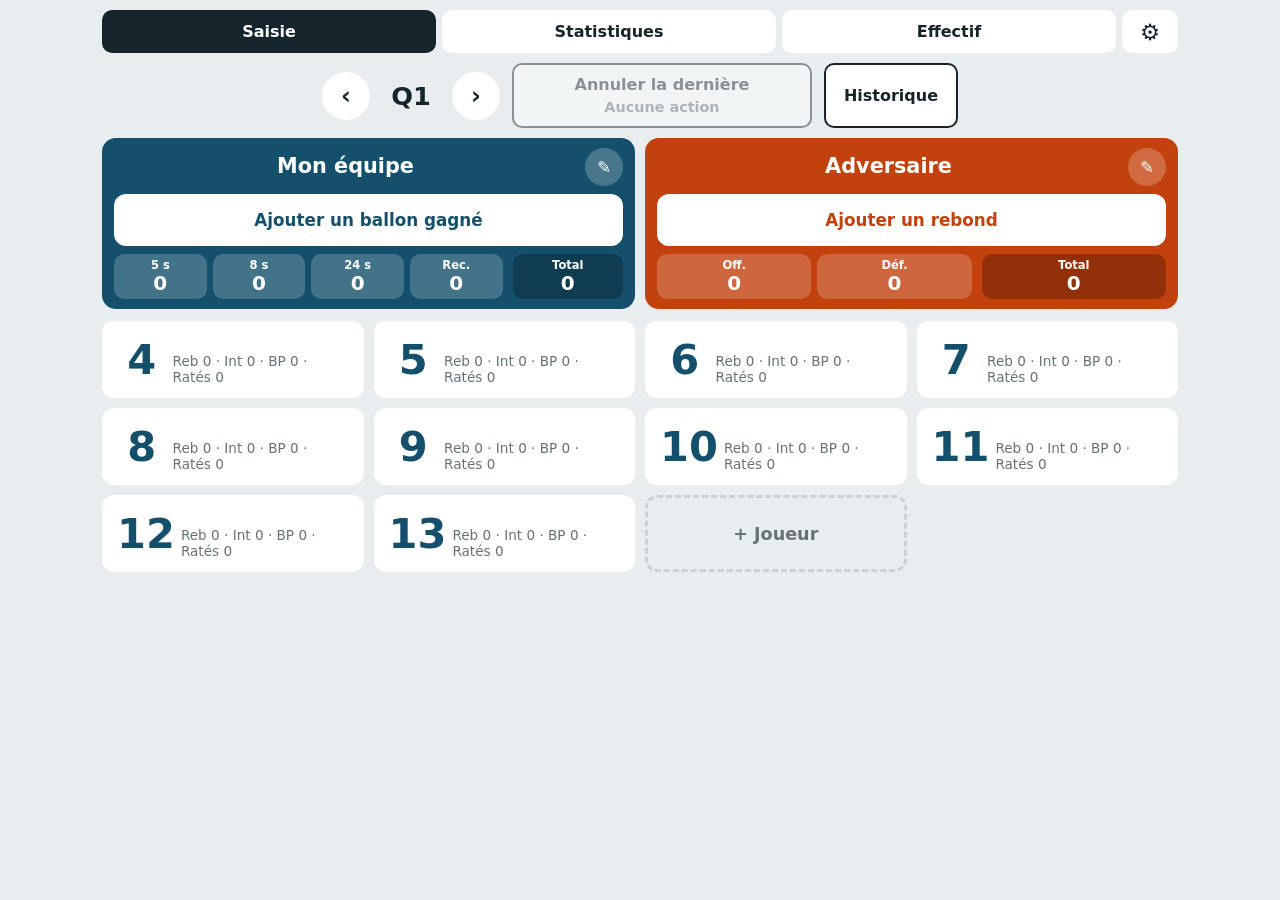
==== commit f3931b90: "Add auto update + vibration settings" ====
--- a/index.html
+++ b/index.html
@@ -130,11 +130,12 @@
 <div id="print"></div>
 <div id="toast"></div>
 <script>
+const APP_VERSION='1.1';
 const ACTS=[['ro','Rebond off.','n'],['rd','Rebond déf.','n'],['stl','Interception','n'],['fd','Faute provoquée','n'],['to','Balle perdue','f'],['trav','Marcher','f'],['m2','Raté 2 pts','r'],['m3','Raté 3 pts','r'],['m1','Raté LF','r']];
 const TACTS=[['w5','5 secondes','n'],['w8','8 secondes','n'],['w24','24 secondes','n'],['wr','Ballon récupéré','n']];
 const OACTS=[['orb','Rebond offensif','n'],['odr','Rebond défensif','n']];
 const TAGC={ro:'g',rd:'g',stl:'g',fd:'g',w5:'g',w8:'g',w24:'g',wr:'g',to:'f',trav:'f',m1:'r',m2:'r',m3:'r',orb:'o',odr:'o'};
-const WON=[['w5','5 s'],['w8','8 s'],['w24','24 s'],['wr','Récup.']];
+const WON=[['w5','5 s'],['w8','8 s'],['w24','24 s'],['wr','Récup.','Rec.']];
 const LBL={ro:'Rebond offensif',rd:'Rebond défensif',stl:'Interception',fd:'Faute provoquée',to:'Balle perdue',trav:'Marcher',m2:'Raté 2 pts',m3:'Raté 3 pts',m1:'Raté LF',w5:'Ballon gagné 5 s',w8:'Ballon gagné 8 s',w24:'Ballon gagné 24 s',wr:'Ballon récupéré',orb:'Rebond offensif adverse',odr:'Rebond défensif adverse'};
 let view='play',sel=null,adding=false,gid=null,smode='cur',sq='all',S=load();
 function fresh(){return{me:'Mon équipe',opp:'Adversaire',roster:[4,5,6,7,8,9,10,11,12,13].map(n=>({n:String(n),name:''})),ev:[],q:1,arch:[]}}
@@ -187,7 +188,7 @@
   L.map(a=>`<button class="${a[2]}" data-x="act" data-a="${a[0]}">${a[1]}</button>`).join('')+`</div></div></div>`}
  const won=WON.reduce((n,w)=>n+cnt(w[0],null),0);
  return `<div class="top">
-  <div class="me"><div class="nmrow"><input class="nmi" data-f="me" value="${esc(S.me)}" placeholder="Notre équipe" maxlength="30" readonly aria-label="Nom de notre équipe"><button class="ed" data-x="edit" aria-label="Modifier le nom">✎</button></div><button class="open${sel==='__team'?' on':''}" data-x="pl" data-p="__team">Ajouter un ballon gagné</button><div class="tiles">${WON.map(w=>`<div class="tile"><small>${w[1]}</small><b>${cnt(w[0],S.q)}</b></div>`).join('')}<div class="tile tot"><small>Total</small><b>${won}</b></div></div></div>
+  <div class="me"><div class="nmrow"><input class="nmi" data-f="me" value="${esc(S.me)}" placeholder="Notre équipe" maxlength="30" readonly aria-label="Nom de notre équipe"><button class="ed" data-x="edit" aria-label="Modifier le nom">✎</button></div><button class="open${sel==='__team'?' on':''}" data-x="pl" data-p="__team">Ajouter un ballon gagné</button><div class="tiles">${WON.map(w=>`<div class="tile"><small>${w[2]||w[1]}</small><b>${cnt(w[0],S.q)}</b></div>`).join('')}<div class="tile tot"><small>Total</small><b>${won}</b></div></div></div>
   <div class="mid"><div class="q"><button data-x="q-" aria-label="Période précédente">‹</button><b>${qLabel(S.q)}</b><button data-x="q+" aria-label="Période suivante">›</button></div><button class="undo" data-x="undo"${last?'':' disabled'}>Annuler la dernière<small>${last?esc(evText(last))+' · '+qLabel(last.q):'Aucune action'}</small></button><button class="undo hb" data-x="view" data-v="hist">Historique</button></div>
   <div class="opp"><div class="nmrow"><input class="nmi" data-f="opp" value="${esc(S.opp)}" placeholder="Adversaire" maxlength="30" readonly aria-label="Nom de l’équipe adverse"><button class="ed" data-x="edit" aria-label="Modifier le nom">✎</button></div><button class="open${sel==='__opp'?' on':''}" data-x="pl" data-p="__opp">Ajouter un rebond</button><div class="tiles"><div class="tile"><small>Off.</small><b>${cnt('orb',S.q)}</b></div><div class="tile"><small>Déf.</small><b>${cnt('odr',S.q)}</b></div><div class="tile tot"><small>Total</small><b>${cnt('orb',null)+cnt('odr',null)}</b></div></div></div></div>
  <div class="grid${stk?' stk':''}">`+roster().map(p=>{const r=T[p.n];
@@ -226,12 +227,15 @@
  <p class="help">Archiver range le match dans l’onglet Matchs, avec sa date, et repart sur un match vide.</p></div>
  <div class="card"><h2>Écran</h2><div class="chips"><button class="chip${S.awake===false?'':' on'}" data-x="awake" data-v="1">Toujours allumé</button><button class="chip${S.awake===false?' on':''}" data-x="awake" data-v="0">Veille normale</button></div>
  <p class="help">Évite que la tablette se mette en veille pendant la saisie (selon les appareils et les navigateurs).</p></div>
+ <div class="card"><h2>Vibration</h2><div class="chips"><button class="chip${S.vibe===false?'':' on'}" data-x="vibe" data-v="1">Activée</button><button class="chip${S.vibe===false?' on':''}" data-x="vibe" data-v="0">Désactivée</button></div>
+ <p class="help">Une courte vibration à chaque action enregistrée. Elle fonctionne surtout sur Android : les iPhone et iPad ne la prennent pas en charge.</p></div>
  <div class="card"><h2>Sauvegarde</h2><button class="btn" data-x="backup">Sauvegarder (fichier)</button><button class="btn" data-x="restore">Restaurer une sauvegarde</button><input type="file" id="restore" accept=".json,application/json" hidden>
  <p class="help">Le fichier contient le match en cours, les archives, l’effectif et les réglages. Garde-le en lieu sûr : si les données du navigateur sont effacées, tu pourras tout récupérer.</p></div>
- <p class="help">Tout est enregistré automatiquement sur cet appareil. Exporte le CSV après chaque match.</p>`;
+ <p class="help">Tout est enregistré automatiquement sur cet appareil. Exporte le CSV après chaque match.</p>
+ <p class="help">Version ${APP_VERSION}</p>`;
 }
 let tt;
-function toast(m){const t=$('#toast');if(!t)return;t.textContent=m;t.classList.add('on');clearTimeout(tt);tt=setTimeout(()=>t.classList.remove('on'),1400);try{if(navigator.vibrate)navigator.vibrate(25)}catch(e){}}
+function toast(m){const t=$('#toast');if(!t)return;t.textContent=m;t.classList.add('on');clearTimeout(tt);tt=setTimeout(()=>t.classList.remove('on'),1400);try{if(S.vibe!==false&&navigator.vibrate)navigator.vibrate(25)}catch(e){}}
 function withMatch(m,f){if(!m)return f();const b=S;S={...b,me:m.me,opp:m.opp,ev:m.ev,q:m.q,roster:m.roster};try{return f()}finally{S=b}}
 const curG=()=>(S.arch||[]).find(m=>m.id===gid);
 const inCtx=f=>view==='game'?withMatch(curG(),f):f();
@@ -333,6 +337,7 @@
   S.arch.push({id:Date.now(),date:new Date().toISOString(),me:S.me,opp:S.opp,q:S.q,ev:S.ev.slice(),roster:roster().map(p=>({n:p.n,name:p.name,in:true}))});
   S.ev=[];S.q=1;S.opp='Adversaire';sel=null;sq='all';view='stats';smode='arch';save();toast('Match archivé')}
  else if(x==='awake'){S.awake=el.dataset.v==='1';save();if(!S.awake&&wl){wl.release();wl=null}else keepAwake()}
+ else if(x==='vibe'){S.vibe=el.dataset.v==='1';save();if(S.vibe)try{if(navigator.vibrate)navigator.vibrate(40)}catch(e){}}
  else if(x==='backup'){backup();return}
  else if(x==='restore'){$('#restore').click();return}
  else if(x==='addopen'){adding=!adding;sel=null}
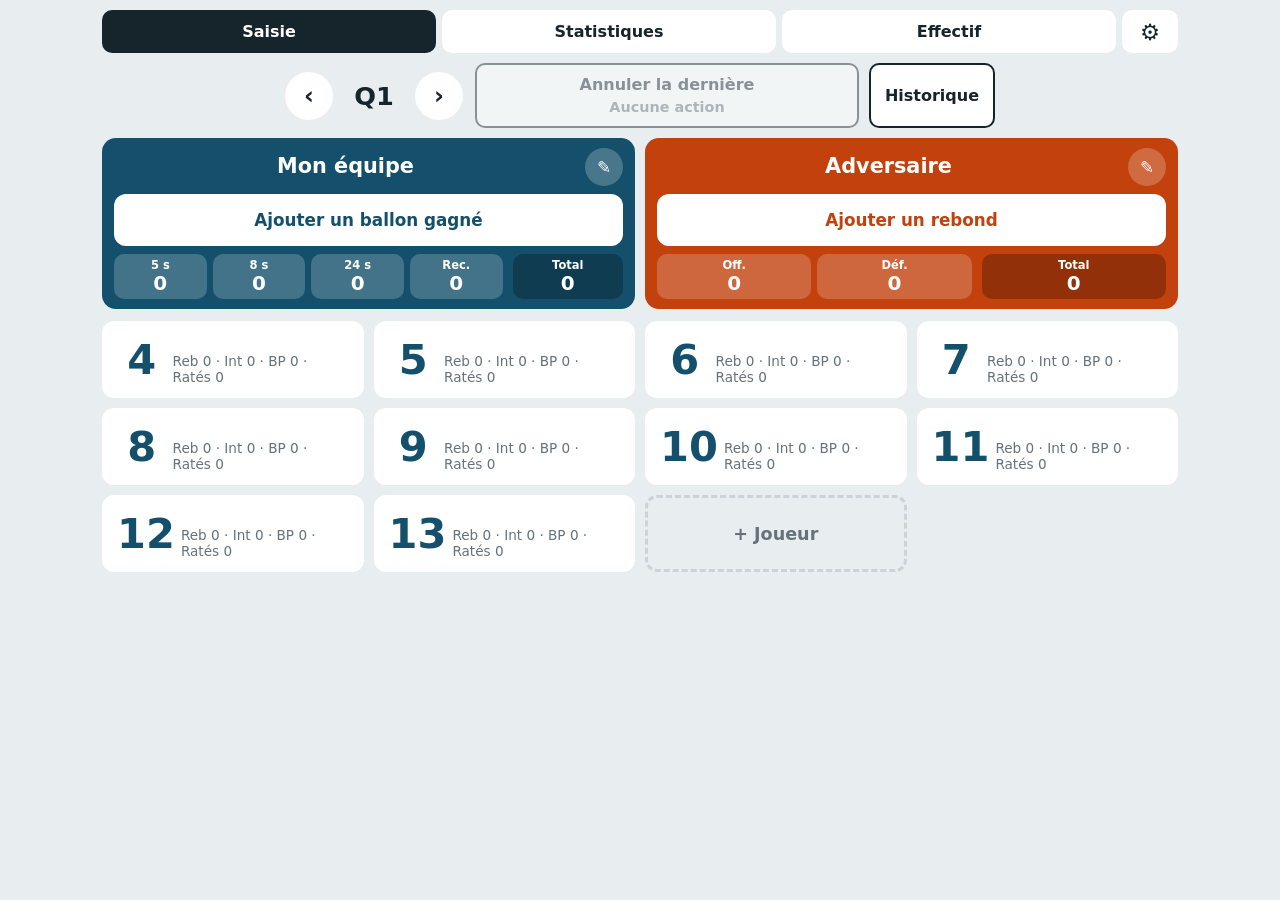
==== commit d045e24b: "Fix layout and button" ====
--- a/index.html
+++ b/index.html
@@ -53,8 +53,8 @@
 .acts button{min-height:64px;border-radius:10px;font-weight:800;font-size:1.05rem;color:#16242C}
 .acts .n{background:#BDE7C9}.acts .r{background:#F5C6C0}.acts .f{background:#F6D98B}
 .chips{display:flex;flex-wrap:wrap;gap:8px;margin-bottom:12px}
-.chip{padding:12px 18px;border-radius:999px;background:var(--card);font-weight:700}
-.chip.on{background:var(--dk);color:#fff}
+.chip{padding:12px 18px;border-radius:999px;background:var(--card);border:2px solid var(--line);font-weight:700}
+.chip.on{background:var(--dk);border-color:var(--dk);color:#fff}
 .card{background:var(--card);border-radius:14px;padding:14px;margin-bottom:14px;overflow-x:auto}
 .card h2{margin:0 0 10px;font-size:1.2rem}
 table{border-collapse:collapse;width:100%;font-variant-numeric:tabular-nums}
@@ -79,7 +79,9 @@
 .ob button{background:#fff;color:var(--b);font-weight:800;border-radius:12px;padding:12px 22px;font-size:1.2rem;min-height:56px}
 .me .orbs{gap:14px 28px;flex-wrap:wrap;justify-content:center}.me .ob button{color:var(--a);padding:12px 14px}
 table.mt{margin-top:16px}
-.undo.hb{flex:0 0 auto;max-width:none;padding:12px 18px;align-self:stretch}
+.ur{display:flex;gap:10px;flex:1 1 280px;min-width:0;max-width:520px}
+.ur .undo{flex:1 1 0;max-width:none}
+.undo.hb{flex:0 0 auto;max-width:none;padding:12px 14px;align-self:stretch}
 html,body{touch-action:manipulation;overscroll-behavior:none;-webkit-touch-callout:none}
 #toast{position:fixed;left:50%;bottom:calc(24px + env(safe-area-inset-bottom,0px));transform:translateX(-50%);background:var(--dk);color:#fff;padding:12px 22px;border-radius:999px;font-weight:700;opacity:0;pointer-events:none;transition:opacity .2s;z-index:50;max-width:90vw;text-align:center}
 #toast.on{opacity:1}
@@ -130,7 +132,7 @@
 <div id="print"></div>
 <div id="toast"></div>
 <script>
-const APP_VERSION='1.1';
+const APP_VERSION='1.2';
 const ACTS=[['ro','Rebond off.','n'],['rd','Rebond déf.','n'],['stl','Interception','n'],['fd','Faute provoquée','n'],['to','Balle perdue','f'],['trav','Marcher','f'],['m2','Raté 2 pts','r'],['m3','Raté 3 pts','r'],['m1','Raté LF','r']];
 const TACTS=[['w5','5 secondes','n'],['w8','8 secondes','n'],['w24','24 secondes','n'],['wr','Ballon récupéré','n']];
 const OACTS=[['orb','Rebond offensif','n'],['odr','Rebond défensif','n']];
@@ -189,7 +191,7 @@
  const won=WON.reduce((n,w)=>n+cnt(w[0],null),0);
  return `<div class="top">
   <div class="me"><div class="nmrow"><input class="nmi" data-f="me" value="${esc(S.me)}" placeholder="Notre équipe" maxlength="30" readonly aria-label="Nom de notre équipe"><button class="ed" data-x="edit" aria-label="Modifier le nom">✎</button></div><button class="open${sel==='__team'?' on':''}" data-x="pl" data-p="__team">Ajouter un ballon gagné</button><div class="tiles">${WON.map(w=>`<div class="tile"><small>${w[2]||w[1]}</small><b>${cnt(w[0],S.q)}</b></div>`).join('')}<div class="tile tot"><small>Total</small><b>${won}</b></div></div></div>
-  <div class="mid"><div class="q"><button data-x="q-" aria-label="Période précédente">‹</button><b>${qLabel(S.q)}</b><button data-x="q+" aria-label="Période suivante">›</button></div><button class="undo" data-x="undo"${last?'':' disabled'}>Annuler la dernière<small>${last?esc(evText(last))+' · '+qLabel(last.q):'Aucune action'}</small></button><button class="undo hb" data-x="view" data-v="hist">Historique</button></div>
+  <div class="mid"><div class="q"><button data-x="q-" aria-label="Période précédente">‹</button><b>${qLabel(S.q)}</b><button data-x="q+" aria-label="Période suivante">›</button></div><div class="ur"><button class="undo" data-x="undo"${last?'':' disabled'}>Annuler la dernière<small>${last?esc(evText(last))+' · '+qLabel(last.q):'Aucune action'}</small></button><button class="undo hb" data-x="view" data-v="hist">Historique</button></div></div>
   <div class="opp"><div class="nmrow"><input class="nmi" data-f="opp" value="${esc(S.opp)}" placeholder="Adversaire" maxlength="30" readonly aria-label="Nom de l’équipe adverse"><button class="ed" data-x="edit" aria-label="Modifier le nom">✎</button></div><button class="open${sel==='__opp'?' on':''}" data-x="pl" data-p="__opp">Ajouter un rebond</button><div class="tiles"><div class="tile"><small>Off.</small><b>${cnt('orb',S.q)}</b></div><div class="tile"><small>Déf.</small><b>${cnt('odr',S.q)}</b></div><div class="tile tot"><small>Total</small><b>${cnt('orb',null)+cnt('odr',null)}</b></div></div></div></div>
  <div class="grid${stk?' stk':''}">`+roster().map(p=>{const r=T[p.n];
   return `<button class="pl${stk?' st':''}${sel===p.n?' on':''}" data-x="pl" data-p="${esc(p.n)}"><b>${esc(p.n)}</b><span>${esc(p.name)||'&nbsp;'}</span><i>Reb ${r.ro+r.rd} · Int ${r.stl} · BP ${r.to} · Ratés ${miss(r)}</i></button>`}).join('')+
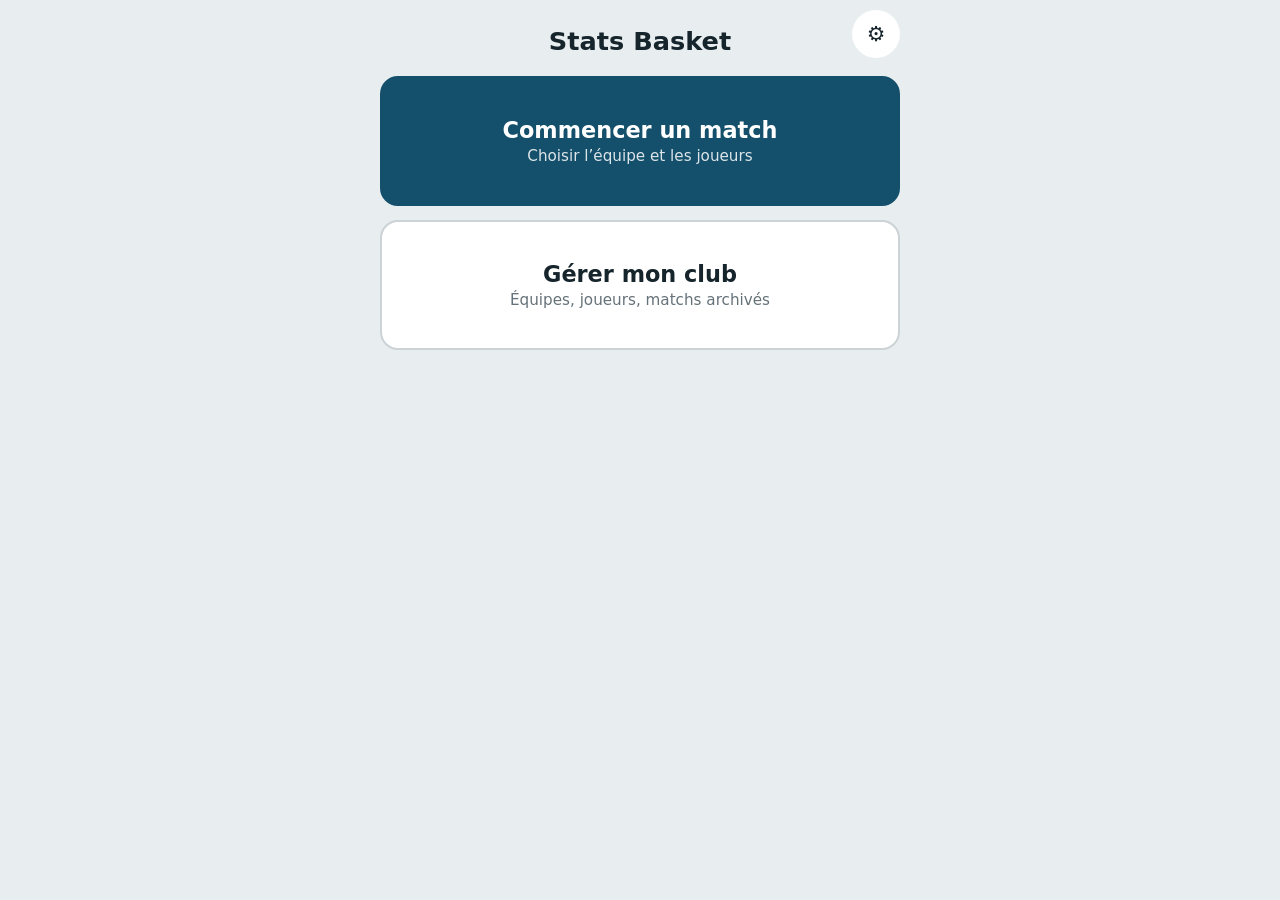
==== commit d7cf1156: "Add team gestion" ====
--- a/index.html
+++ b/index.html
@@ -22,7 +22,7 @@
 .top{display:grid;grid-template-columns:minmax(0,1fr) minmax(0,1fr);gap:10px;margin-bottom:12px}
 .me,.opp{border-radius:14px;color:#fff;padding:10px 12px;display:flex;flex-direction:column;justify-content:center;align-items:center;text-align:center}
 .me{background:var(--a)}.opp{background:var(--b)}
-.nm{font-weight:800;font-size:1.3rem}
+.nm{font-weight:800;font-size:1.3rem;max-width:100%;overflow:hidden;text-overflow:ellipsis;white-space:nowrap}
 .sub{font-size:.95rem;opacity:.9}
 .orb{margin-top:8px;display:flex;align-items:center;gap:12px}
 .orb button{background:#fff;color:var(--b);font-weight:800;border-radius:12px;padding:12px 16px;font-size:1.05rem;min-height:56px}
@@ -38,8 +38,8 @@
 .hrow .hq{font-weight:800;background:var(--bg);border-radius:8px;padding:8px 0;text-align:center}
 .hrow .hd b{display:block}.hrow .hd span{color:var(--mut)}
 .hrow .del{width:56px}
-.grid{display:grid;grid-template-columns:repeat(auto-fill,minmax(230px,1fr));gap:10px}
-.pl{display:grid;grid-template-columns:minmax(3.1rem,auto) 1fr;align-items:center;column-gap:6px;padding:10px 12px;min-height:70px;border-radius:12px;background:var(--card);text-align:left;border:3px solid transparent}
+.grid{display:grid;grid-template-columns:repeat(auto-fill,minmax(200px,1fr));gap:10px}
+.pl{display:grid;grid-template-columns:minmax(3.1rem,auto) minmax(0,1fr);min-width:0;align-items:center;column-gap:6px;padding:10px 12px;min-height:70px;border-radius:12px;background:var(--card);text-align:left;border:3px solid transparent}
 .pl b{grid-row:1/3;text-align:center;font-variant-numeric:tabular-nums;font-size:2.6rem;font-weight:800;color:var(--num)}
 .pl span{font-weight:600;overflow:hidden;text-overflow:ellipsis;white-space:nowrap}
 .pl i{font-style:normal;font-size:.85rem;color:var(--mut)}
@@ -79,34 +79,67 @@
 .ob button{background:#fff;color:var(--b);font-weight:800;border-radius:12px;padding:12px 22px;font-size:1.2rem;min-height:56px}
 .me .orbs{gap:14px 28px;flex-wrap:wrap;justify-content:center}.me .ob button{color:var(--a);padding:12px 14px}
 table.mt{margin-top:16px}
+.card h3{margin:18px 0 6px;font-size:1rem}
+.tform{display:grid;gap:8px}
+select{width:100%;font:inherit;padding:10px 44px 10px 12px;min-height:52px;border-radius:8px;border:2px solid var(--line);background:var(--card);color:var(--ink);-webkit-appearance:none;appearance:none;background-image:url("data:image/svg+xml,%3Csvg xmlns='http://www.w3.org/2000/svg' viewBox='0 0 12 8'%3E%3Cpath d='M1 1.5l5 5 5-5' fill='none' stroke='%23667279' stroke-width='2' stroke-linecap='round' stroke-linejoin='round'/%3E%3C/svg%3E");background-repeat:no-repeat;background-position:right 16px center;background-size:14px 10px}
+html[data-theme="dark"] select{background-image:url("data:image/svg+xml,%3Csvg xmlns='http://www.w3.org/2000/svg' viewBox='0 0 12 8'%3E%3Cpath d='M1 1.5l5 5 5-5' fill='none' stroke='%239DABB3' stroke-width='2' stroke-linecap='round' stroke-linejoin='round'/%3E%3C/svg%3E")}
+.resrow{display:flex;gap:10px}.resrow .resume{flex:1;min-width:0}
+.hbig.arch{flex:0 0 auto;min-height:84px;padding:12px 20px}
+.prow4{display:grid;grid-template-columns:34px 1fr 90px 52px;gap:8px;margin-bottom:8px;align-items:center}
+.prow4.head{font-weight:700;font-size:.85rem;color:var(--mut);margin-bottom:4px}
+.prow4 input{min-height:52px;font-size:1.1rem;min-width:0}
+.prow4 input[type=checkbox]{width:30px;height:30px;min-height:0;accent-color:var(--a)}
+.prow4 input[data-cnum]{text-align:center;font-weight:800}.prow4 input.dup{border-color:#B91C1C}
+.del[disabled]{opacity:.3;cursor:default}
+.homewrap{max-width:520px;margin:0 auto;padding-top:8px;display:flex;flex-direction:column;gap:14px;position:relative}
+.homewrap h1{margin:8px 0 6px;text-align:center;font-size:1.6rem}
+.hgear{position:absolute;top:0;right:0}.gear2{width:48px;height:48px;border-radius:50%;background:var(--card);font-size:1.3rem}
+.hbig{display:flex;flex-direction:column;align-items:center;justify-content:center;gap:4px;min-height:130px;padding:18px;border-radius:18px;background:var(--card);border:2px solid var(--line);text-align:center}
+.hbig b{font-size:1.4rem}.hbig span{color:var(--mut);font-size:.95rem}
+.hbig.go{background:var(--a);border-color:var(--a);color:#fff}.hbig.go span{color:rgba(255,255,255,.85)}
+.hbig.resume{min-height:84px;border-color:var(--b)}
+.teamrow{display:flex;justify-content:space-between;align-items:center;width:100%;padding:16px;margin-bottom:8px;border-radius:12px;background:var(--bg);border:2px solid var(--line);text-align:left}
+.teamrow b{font-size:1.15rem}.teamrow span{color:var(--mut)}
+.addteam{display:flex;gap:8px;margin-top:12px}.addteam input{flex:1;min-width:0}.addteam .btn{margin:0}
+.prow2{display:grid;grid-template-columns:1fr 90px 52px;gap:8px;margin-bottom:8px;align-items:center}
+.prow2.head,.prow3.head{font-weight:700;font-size:.85rem;color:var(--mut);margin-bottom:4px}
+.prow2 input{min-height:52px;font-size:1.1rem;min-width:0}.prow2 input[data-pu]{text-align:center;font-weight:800}
+.prow3{display:grid;grid-template-columns:34px 1fr 90px;gap:8px;margin-bottom:8px;align-items:center}
+.prow3 input[type=checkbox]{width:30px;height:30px;min-height:0;accent-color:var(--a)}
+.prow3 .pname{font-weight:700;font-size:1.05rem;overflow:hidden;text-overflow:ellipsis}
+.prow3 input[data-pnum]{min-height:52px;font-size:1.2rem;text-align:center;font-weight:800}
+.prow3 input.dup{border-color:#B91C1C}
+.btn.go2{background:var(--a);width:100%;padding:16px;font-size:1.1rem;margin-top:8px}
+.sg{display:flex;flex-wrap:wrap;gap:3px;margin-top:3px;font-style:normal}
+.pl .sg{grid-column:2;min-width:0}.pl.ns:not(.st)>span{grid-row:1/3}.pl.st .sg{justify-content:center}
+.pl .sg span{padding:1px 6px;border-radius:999px;font-size:.72rem;font-weight:700;line-height:1.35;white-space:nowrap;overflow:visible;color:#16242C;background:#BDE7C9}
+.pl .sg .f{background:#F6D98B}.pl .sg .r{background:#F5C6C0}
+.qnote{color:var(--mut);font-size:.85rem;margin:2px 0 8px}
+nav .homebtn{flex:0 0 52px;font-size:1.3rem;padding:8px}
 .ur{display:flex;gap:10px;flex:1 1 280px;min-width:0;max-width:520px}
 .ur .undo{flex:1 1 0;max-width:none}
 .undo.hb{flex:0 0 auto;max-width:none;padding:12px 14px;align-self:stretch}
 html,body{touch-action:manipulation;overscroll-behavior:none;-webkit-touch-callout:none}
-#toast{position:fixed;left:50%;bottom:calc(24px + env(safe-area-inset-bottom,0px));transform:translateX(-50%);background:var(--dk);color:#fff;padding:12px 22px;border-radius:999px;font-weight:700;opacity:0;pointer-events:none;transition:opacity .2s;z-index:50;max-width:90vw;text-align:center}
+#toast{position:fixed;left:50%;top:calc(10px + env(safe-area-inset-top,0px));transform:translateX(-50%);background:var(--dk);color:#fff;padding:12px 22px;border-radius:999px;font-weight:700;opacity:0;pointer-events:none;transition:opacity .2s;z-index:50;max-width:90vw;text-align:center}
 #toast.on{opacity:1}
+#modal{position:fixed;inset:0;z-index:60;display:none;align-items:center;justify-content:center;padding:20px;background:rgba(0,0,0,.45)}
+#modal.on{display:flex}
+.mbox{width:100%;max-width:440px;background:var(--card);color:var(--ink);border-radius:16px;padding:20px;box-shadow:0 10px 30px rgba(0,0,0,.3)}
+.mbox p{margin:0 0 18px;font-size:1.1rem;font-weight:600;line-height:1.4}
+.mbtn{display:flex;gap:10px;justify-content:flex-end}.mbtn .btn{margin:0;min-width:110px}
 .tag{display:inline-block;margin-top:3px;padding:2px 10px;border-radius:999px;font-weight:700;font-size:.9rem;background:var(--bg)}
 .hrow .hd span.tag{color:#16242C}
 .tag.g{background:#BDE7C9}.tag.r{background:#F5C6C0}.tag.f{background:#F6D98B}.tag.o{background:#F8CDB4}
 .grow{display:flex;justify-content:space-between;align-items:center;gap:10px;padding:10px 0;border-bottom:1px solid var(--line)}
 .grow span{display:block;color:var(--mut);font-size:.9rem}.grow .btn{margin:0}.gbtn{display:flex;gap:8px;flex-shrink:0}
 .btn.alt{background:var(--card);color:var(--ink);border:2px solid var(--line)}
-.nmrow{display:flex;align-items:center;justify-content:center;gap:8px;width:100%}
-.nmi{flex:1;min-width:0;width:auto;padding:2px 4px;background:transparent;border:0;border-bottom:2px solid transparent;border-radius:0;color:#fff;text-align:center;font-weight:800;font-size:1.3rem}
-.nmi.editing{border-bottom-color:#fff;background:rgba(255,255,255,.18);border-radius:6px 6px 0 0}
-.ed{flex:0 0 38px;height:38px;border-radius:50%;background:rgba(255,255,255,.22);color:#fff;font-size:1.05rem}
-.nmi::placeholder{color:rgba(255,255,255,.6)}
 nav .gear{flex:0 0 56px;font-size:1.4rem;padding:8px}
 .prow input[type=checkbox]{width:30px;height:30px;min-height:0;justify-self:center;accent-color:var(--a)}
-.pl.add{display:flex;align-items:center;justify-content:center;background:transparent;border:3px dashed var(--line);color:var(--mut);font-weight:700;font-size:1.1rem;min-height:70px}
-.addrow{display:grid;grid-template-columns:90px 1fr 150px;gap:8px}
-.addrow input{min-height:56px;font-size:1.2rem}.addrow input:first-child{text-align:center;font-weight:800}
-.addrow .go{border-radius:10px;background:#BDE7C9;color:#16242C;font-weight:800;min-height:56px;font-size:1.05rem}
 .adderr{color:#F5C6C0;min-height:1.2em;margin:8px 0 0;font-size:.95rem}
 .grid.stk{grid-template-columns:repeat(auto-fill,minmax(170px,1fr))}
 .pl.st{display:flex;flex-direction:column;align-items:center;justify-content:center;gap:2px;min-height:0;padding:10px 8px;text-align:center}
 .pl.st b{font-size:3.2rem;line-height:1;text-align:center}
-.pl.st span{max-width:100%;font-size:.85rem}.pl.st i{font-size:.72rem}
+.pl.st>span{max-width:100%;font-size:.85rem}.pl.st i{font-size:.72rem}
 .open{margin-top:8px;width:100%;min-height:52px;padding:12px 16px;border-radius:12px;background:#fff;font-weight:800;font-size:1.05rem}
 .tiles{display:flex;gap:6px;width:100%;margin-top:8px}
 .tile{flex:1;min-width:0;background:rgba(255,255,255,.2);border-radius:10px;padding:5px 2px 4px;display:flex;flex-direction:column;align-items:center;line-height:1.15}
@@ -124,29 +157,43 @@
 #print h2{font-size:13pt;margin:0 0 6px}#print section{break-inside:avoid;margin-bottom:20px}
 #print table{font-size:10pt}#print th,#print td{border-bottom:1px solid #999;padding:5px 6px}#print p{margin:6px 0 0}
 @media print{html,body{background:#fff;color:#000}html[data-theme]{--mut:#555;--line:#999}#app{display:none}#print{display:block}@page{margin:12mm;size:landscape}}
-@media(max-width:700px){.nm,.nmi{font-size:1.05rem}.ob button{padding:12px 10px}.acts{grid-template-columns:repeat(3,1fr)}.acts.t4{grid-template-columns:repeat(2,1fr)}}
+@media(max-width:700px){.nm{font-size:1.05rem}.ob button{padding:12px 10px}.acts{grid-template-columns:repeat(3,1fr)}.acts.t4{grid-template-columns:repeat(2,1fr)}}
 </style>
 </head>
 <body>
 <div id="app"></div>
 <div id="print"></div>
 <div id="toast"></div>
+<div id="modal" role="dialog" aria-modal="true"></div>
 <script>
-const APP_VERSION='1.2';
+const APP_VERSION='2.5';
 const ACTS=[['ro','Rebond off.','n'],['rd','Rebond déf.','n'],['stl','Interception','n'],['fd','Faute provoquée','n'],['to','Balle perdue','f'],['trav','Marcher','f'],['m2','Raté 2 pts','r'],['m3','Raté 3 pts','r'],['m1','Raté LF','r']];
 const TACTS=[['w5','5 secondes','n'],['w8','8 secondes','n'],['w24','24 secondes','n'],['wr','Ballon récupéré','n']];
+const SG=[['ro','RO','g'],['rd','RD','g'],['stl','Int','g'],['fd','FP','g'],['to','BP','f'],['trav','Mar','f'],['m2','2pts ✗','r'],['m3','3pts ✗','r'],['m1','LF ✗','r']];
 const OACTS=[['orb','Rebond offensif','n'],['odr','Rebond défensif','n']];
 const TAGC={ro:'g',rd:'g',stl:'g',fd:'g',w5:'g',w8:'g',w24:'g',wr:'g',to:'f',trav:'f',m1:'r',m2:'r',m3:'r',orb:'o',odr:'o'};
 const WON=[['w5','5 s'],['w8','8 s'],['w24','24 s'],['wr','Récup.','Rec.']];
 const LBL={ro:'Rebond offensif',rd:'Rebond défensif',stl:'Interception',fd:'Faute provoquée',to:'Balle perdue',trav:'Marcher',m2:'Raté 2 pts',m3:'Raté 3 pts',m1:'Raté LF',w5:'Ballon gagné 5 s',w8:'Ballon gagné 8 s',w24:'Ballon gagné 24 s',wr:'Ballon récupéré',orb:'Rebond offensif adverse',odr:'Rebond défensif adverse'};
-let view='play',sel=null,adding=false,gid=null,smode='cur',sq='all',S=load();
-function fresh(){return{me:'Mon équipe',opp:'Adversaire',roster:[4,5,6,7,8,9,10,11,12,13].map(n=>({n:String(n),name:''})),ev:[],q:1,arch:[]}}
-function load(){try{const s=JSON.parse(localStorage.getItem('bb-stats-2'));if(s&&s.ev){
+let view='home',sel=null,tnew=null,gid=null,gfrom='games',gfilter='all',tid=null,P=null,smode='cur',sq='all',S=load();
+function fresh(){return{me:'Mon équipe',opp:'Adversaire',roster:[],ev:[],q:1,arch:[],teams:[],active:false,teamId:null,clubName:''}}
+function uid(){return Math.random().toString(36).slice(2,9)}
+function migrate(s){
  if(typeof s.roster==='string')s.roster=s.roster.split('\n').map(l=>l.trim()).filter(Boolean).map(l=>{const i=l.search(/\s/);return i<0?{n:l,name:''}:{n:l.slice(0,i),name:l.slice(i+1).trim()}});
+ if(!Array.isArray(s.roster))s.roster=[];
  s.ev.forEach(e=>{if(e.a==='reb')e.a='rd'});
- if(Array.isArray(s.roster))s.roster.sort(cmpN);
+ s.roster.sort(cmpN);
  if(!Array.isArray(s.arch))s.arch=[];
- return s}}catch(e){}return fresh()}
+ {const seen=new Set();s.arch.forEach((m,i)=>{
+  if(!Array.isArray(m.ev))m.ev=[];if(!Array.isArray(m.roster))m.roster=[];
+  if(!m.date)m.date=new Date().toISOString();if(!m.me)m.me='Équipe';if(!m.opp)m.opp='Adversaire';if(!m.q)m.q=1;
+  if(m.id==null||seen.has(String(m.id)))m.id=Date.now()+i;seen.add(String(m.id))})}
+ if(!Array.isArray(s.teams)){s.teams=[];
+  const pl=s.roster.filter(p=>String(p.n).trim());
+  if(pl.length){const t={id:uid(),name:s.me||'Mon équipe',players:pl.map(p=>({id:uid(),name:p.name||'',num:String(p.n)}))};s.teams.push(t);s.teamId=t.id}
+  s.active=s.ev.length>0}
+ s.teams.forEach(t=>{if(!t.cat){t.cat='Autre';t.suf=t.name||'';t.sex=''}});
+ return {...fresh(),...s}}
+function load(){try{const s=JSON.parse(localStorage.getItem('bb-stats-2'));if(s&&Array.isArray(s.ev))return migrate(s)}catch(e){}return fresh()}
 function save(){try{localStorage.setItem('bb-stats-2',JSON.stringify(S))}catch(e){}}
 const $=s=>document.querySelector(s);
 const esc=s=>String(s).replace(/[&<>"]/g,c=>({'&':'&amp;','<':'&lt;','>':'&gt;','"':'&quot;'}[c]));
@@ -179,23 +226,22 @@
   `<p class="help">La croix supprime l’action immédiatement. Les actions les plus récentes sont en haut.</p></div>`;
 }
 function play(){
- const T=tally(null);const stk=S.layout==='stack';
+ const T=tally(S.q);const stk=S.layout==='stack',shw=S.pstats!==false;
  const last=S.ev[S.ev.length-1];
  let bar='';
- if(adding){bar=`<div class="bar"><div class="in"><div class="who"><span>Nouveau joueur</span><button data-x="desel">Fermer</button></div><div class="addrow"><input id="addn" inputmode="numeric" maxlength="3" placeholder="N°" aria-label="Numéro"><input id="addname" placeholder="Nom (facultatif)" aria-label="Nom"><button class="go" data-x="addgo">Ajouter</button></div><p class="adderr" id="adderr"></p></div></div>`}
- else if(sel){const k=sel==='__team'?'t':sel==='__opp'?'o':'p';const p=roster1(sel);
+ if(sel){const k=sel==='__team'?'t':sel==='__opp'?'o':'p';const p=roster1(sel);
   const L=k==='t'?TACTS:k==='o'?OACTS:ACTS;
   const title=k==='t'?esc(S.me)+' : ballons gagnés':k==='o'?esc(S.opp)+' : rebonds':'#'+esc(p.n)+' '+esc(p.name);
   bar=`<div class="bar"><div class="in"><div class="who"><span>${title}</span><button data-x="desel">Fermer</button></div><div class="acts${k==='t'?' t4':k==='o'?' t2':''}">`+
   L.map(a=>`<button class="${a[2]}" data-x="act" data-a="${a[0]}">${a[1]}</button>`).join('')+`</div></div></div>`}
- const won=WON.reduce((n,w)=>n+cnt(w[0],null),0);
  return `<div class="top">
-  <div class="me"><div class="nmrow"><input class="nmi" data-f="me" value="${esc(S.me)}" placeholder="Notre équipe" maxlength="30" readonly aria-label="Nom de notre équipe"><button class="ed" data-x="edit" aria-label="Modifier le nom">✎</button></div><button class="open${sel==='__team'?' on':''}" data-x="pl" data-p="__team">Ajouter un ballon gagné</button><div class="tiles">${WON.map(w=>`<div class="tile"><small>${w[2]||w[1]}</small><b>${cnt(w[0],S.q)}</b></div>`).join('')}<div class="tile tot"><small>Total</small><b>${won}</b></div></div></div>
+  <div class="me"><div class="nm">${esc(S.me)}</div><button class="open${sel==='__team'?' on':''}" data-x="pl" data-p="__team">Ajouter un ballon gagné</button><div class="tiles">${WON.map(w=>`<div class="tile"><small>${w[2]||w[1]}</small><b>${cnt(w[0],S.q)}</b></div>`).join('')}</div></div>
   <div class="mid"><div class="q"><button data-x="q-" aria-label="Période précédente">‹</button><b>${qLabel(S.q)}</b><button data-x="q+" aria-label="Période suivante">›</button></div><div class="ur"><button class="undo" data-x="undo"${last?'':' disabled'}>Annuler la dernière<small>${last?esc(evText(last))+' · '+qLabel(last.q):'Aucune action'}</small></button><button class="undo hb" data-x="view" data-v="hist">Historique</button></div></div>
-  <div class="opp"><div class="nmrow"><input class="nmi" data-f="opp" value="${esc(S.opp)}" placeholder="Adversaire" maxlength="30" readonly aria-label="Nom de l’équipe adverse"><button class="ed" data-x="edit" aria-label="Modifier le nom">✎</button></div><button class="open${sel==='__opp'?' on':''}" data-x="pl" data-p="__opp">Ajouter un rebond</button><div class="tiles"><div class="tile"><small>Off.</small><b>${cnt('orb',S.q)}</b></div><div class="tile"><small>Déf.</small><b>${cnt('odr',S.q)}</b></div><div class="tile tot"><small>Total</small><b>${cnt('orb',null)+cnt('odr',null)}</b></div></div></div></div>
- <div class="grid${stk?' stk':''}">`+roster().map(p=>{const r=T[p.n];
-  return `<button class="pl${stk?' st':''}${sel===p.n?' on':''}" data-x="pl" data-p="${esc(p.n)}"><b>${esc(p.n)}</b><span>${esc(p.name)||'&nbsp;'}</span><i>Reb ${r.ro+r.rd} · Int ${r.stl} · BP ${r.to} · Ratés ${miss(r)}</i></button>`}).join('')+
- `<button class="pl add${stk?' st':''}" data-x="addopen">+ Joueur</button></div>${bar}`;
+  <div class="opp"><div class="nm">${esc(S.opp)}</div><button class="open${sel==='__opp'?' on':''}" data-x="pl" data-p="__opp">Ajouter un rebond</button><div class="tiles"><div class="tile"><small>Off.</small><b>${cnt('orb',S.q)}</b></div><div class="tile"><small>Déf.</small><b>${cnt('odr',S.q)}</b></div></div></div></div>
+ ${shw?`<div class="qnote">Stats du quart en cours : ${qLabel(S.q)}</div>`:''}<div class="grid${stk?' stk':''}">`+allP().filter(p=>p.in).map(p=>{const r=T[p.n];
+  const c=shw?SG.filter(k=>r[k[0]]>0):[];
+  return `<button class="pl${stk?' st':''}${c.length?'':' ns'}${sel===p.n?' on':''}" data-x="pl" data-p="${esc(p.n)}"><b>${esc(p.n)}</b><span>${esc(p.name)||'&nbsp;'}</span>${c.length?`<div class="sg">${c.map(k=>`<span class="${k[2]}">${k[1]} ${r[k[0]]}</span>`).join('')}</div>`:''}</button>`}).join('')+
+ `</div>${bar}`;
 }
 function tables(q){
  const T=Object.values(tally(q));const s=k=>T.reduce((a,r)=>a+r[k],0);
@@ -211,40 +257,117 @@
  return chips+`<div class="card"><h2>${esc(S.me)} contre ${esc(S.opp)} — ${q==null?'total du match':qLabel(q)}</h2>${tables(q)}</div>
  <button class="btn" data-x="share">Partager (WhatsApp…)</button><button class="btn" data-x="copy">Copier le texte</button><button class="btn" data-x="pdf">Exporter en PDF</button><button class="btn" data-x="csv">Exporter en CSV</button>`;
 }
-function team(){
- return `<div class="card"><h2>Effectif</h2><p class="help" style="margin:0 0 10px">Coche les joueurs présents : seuls eux apparaissent à l’écran de saisie. Classement automatique par numéro.</p>
- <div class="chips"><button class="chip" data-x="allin" data-v="1">Tout présent</button><button class="chip" data-x="allin" data-v="0">Tout absent</button></div>
- <div class="prow head"><span>Présent</span><span>Numéro</span><span>Nom</span><span></span></div>`+
- S.roster.map((p,i)=>`<div class="prow"><input type="checkbox" data-r="in" data-i="${i}"${p.in!==false?' checked':''} aria-label="Présent"><input data-r="n" data-i="${i}" class="${dupN(p.n,i)?'dup':''}" inputmode="numeric" maxlength="3" value="${esc(p.n)}" aria-label="Numéro"><input data-r="name" data-i="${i}" value="${esc(p.name)}" placeholder="Nom du joueur" aria-label="Nom"><button class="del" data-x="delp" data-i="${i}" aria-label="Supprimer ce joueur">✕</button></div>`).join('')+
- `<button class="btn" data-x="addp">Ajouter un joueur</button>
- <p class="help">Les statistiques sont rattachées au numéro : évite de le changer en cours de match.</p></div>`;
-}
+const tm=()=>S.teams.find(z=>z.id===tid);
+const CATS=['Baby','U7','U9','U11','U13','U15','U17','U18','U20','U21','Sénior','Vétéran','Loisir','Autre'];
+function teamLabel(t){
+ if(t.cat==='Autre')return String(t.suf||'').trim()||'Équipe';
+ return [t.cat,t.sex,String(t.suf||'').trim()].filter(Boolean).join(' ')}
+function sortedTeams(){return S.teams.slice().sort((a,b)=>(CATS.indexOf(a.cat)-CATS.indexOf(b.cat))||String(a.sex||'').localeCompare(String(b.sex||''))||String(a.suf||'').localeCompare(String(b.suf||''),'fr',{numeric:true}))}
+function sortPlayers(){const t=tm();if(t)t.players.sort((a,b)=>cmpN({n:a.num||''},{n:b.num||''})||String(a.name).localeCompare(String(b.name)))}
+function selTeam(id){const t=S.teams.find(z=>z.id===id);if(!t)return;P.teamId=id;
+ P.rows=t.players.map(p=>({id:p.id,name:p.name,num:String(p.num||''),in:true})).sort((a,b)=>cmpN({n:a.num},{n:b.num})||String(a.name).localeCompare(String(b.name)))}
+function markDup(){const c={};P.rows.forEach(r=>{if(r.in){const n=String(r.num).trim();if(n)c[n]=(c[n]||0)+1}});
+ document.querySelectorAll('[data-pnum]').forEach(i=>{const r=P.rows[+i.dataset.pnum];i.classList.toggle('dup',r.in&&c[String(r.num).trim()]>1)})}
+const plural=(n,w)=>n+' '+w+(n>1?'s':'');
+function home(){
+ const res=S.active?`<div class="resrow"><button class="hbig resume" data-x="resume"><b>Reprendre le match en cours</b><span>${esc(S.me)} contre ${esc(S.opp)}</span></button><button class="hbig arch" data-x="harchive"><b>Archiver</b><span>Terminer le match</span></button></div>`:'';
+ return `<div class="homewrap"><div class="hgear"><button class="gear2" data-x="view" data-v="set" aria-label="Réglages">⚙</button></div><h1>${esc(S.clubName||'Stats Basket')}</h1>${res}
+ <button class="hbig go" data-x="startpick"><b>Commencer un match</b><span>Choisir l’équipe et les joueurs</span></button>
+ <button class="hbig" data-x="view" data-v="club"><b>Gérer mon club</b><span>Équipes, joueurs, matchs archivés</span></button></div>`;
+}
+function club(){
+ const n=(S.arch||[]).length;
+ return `<button class="btn alt" data-x="view" data-v="home">‹ Accueil</button>
+ <div class="card"><h2>Mon club</h2><label>Nom du club</label><input data-cn="1" value="${esc(S.clubName||'')}" placeholder="Nom de ton club" maxlength="40" aria-label="Nom du club"></div>
+ <div class="card"><h2>Mes équipes</h2>`+
+ (S.teams.length?sortedTeams().map(t=>`<div class="grow"><div><b>${esc(t.name)}</b><span>${plural(t.players.length,'joueur')}</span></div><button class="btn" data-x="tedit" data-id="${t.id}">Modifier</button></div>`).join(''):'<p class="help">Aucune équipe pour l’instant.</p>')+
+ `<button class="btn" data-x="addteam" style="margin-top:12px">+ Ajouter une équipe</button></div>
+ <div class="card"><h2>Matchs archivés</h2><button class="btn" data-x="view" data-v="games">Voir les matchs archivés (${n})</button></div>`;
+}
+function tedit(){
+ const t=tm();if(!t)return `<button class="btn alt" data-x="view" data-v="club">‹ Mon club</button>`;
+ const sx=[['','Non précisé'],['M','Masculin (M)'],['F','Féminin (F)'],['Mixte','Mixte']];
+ const autre=t.cat==='Autre';
+ return `<button class="btn alt" data-x="tback">‹ Mon club</button>
+ <div class="card"><h2>${tnew===t.id?'Nouvelle équipe':'Équipe'} : <span id="tprev">${esc(t.name)}</span></h2>
+ <label>Catégorie</label><select data-tc="1" aria-label="Catégorie">${CATS.map(c=>`<option${c===t.cat?' selected':''}>${c}</option>`).join('')}</select>
+ <label>Sexe</label><select data-ts="1" aria-label="Sexe">${sx.map(o=>`<option value="${o[0]}"${o[0]===(t.sex||'')?' selected':''}>${o[1]}</option>`).join('')}</select>
+ <label>${autre?'Nom de l’équipe':'Numéro d’équipe (facultatif)'}</label><input data-tn="1" value="${esc(t.suf||'')}" maxlength="${autre?20:3}"${autre?'':' inputmode="numeric"'} placeholder="${autre?'Nom de l’équipe':'1, 2…'}" aria-label="${autre?'Nom de l’équipe':'Numéro d’équipe'}">
+ <p class="help">${autre?'Avec la catégorie « Autre », ce champ sert de nom à l’équipe.':'Sert à différencier deux équipes de la même catégorie, par exemple Sénior 1 et Sénior 2. Laisse vide si tu n’en as qu’une.'}</p></div>
+ <div class="card"><h2>Joueurs (${t.players.length})</h2><p class="help" style="margin:0 0 10px">Le numéro habituel est facultatif : tu choisis le numéro de chaque joueur pour chaque match, au moment de la composition.</p>
+ <div class="prow2 head"><span>Nom</span><span>N° habituel</span><span></span></div>`+
+ t.players.map((p,i)=>`<div class="prow2"><input data-pn="${i}" value="${esc(p.name)}" placeholder="Nom du joueur" aria-label="Nom"><input data-pu="${i}" value="${esc(p.num||'')}" inputmode="numeric" maxlength="3" placeholder="N°" aria-label="Numéro habituel"><button class="del" data-x="delpl" data-i="${i}" aria-label="Supprimer ce joueur">✕</button></div>`).join('')+
+ `<button class="btn" data-x="addpl">Ajouter un joueur</button></div>
+ <button class="btn bad" data-x="delteam">Supprimer cette équipe</button>`;
+}
+function pickView(){
+ if(!P)return '';
+ const back=P.teamId?`<button class="btn alt" data-x="pickback">‹ Choisir une autre équipe</button>`:`<button class="btn alt" data-x="view" data-v="home">‹ Accueil</button>`;
+ if(!P.teamId)return back+`<div class="card"><h2>Quelle équipe joue ?</h2>`+(S.teams.length?sortedTeams().map(t=>`<button class="teamrow" data-x="pickteam" data-id="${t.id}"><b>${esc(t.name)}</b><span>${plural(t.players.length,'joueur')}</span></button>`).join(''):'<p class="help">Tu n’as pas encore créé d’équipe.</p><button class="btn" data-x="view" data-v="club">Gérer mon club</button>')+`</div>`;
+ const t=S.teams.find(z=>z.id===P.teamId);
+ return back+`<div class="card"><h2>${esc(t?t.name:'')} : composition</h2><label>Équipe adverse</label><input data-po="1" value="${esc(P.opp)}" placeholder="Nom de l’adversaire" maxlength="30" aria-label="Équipe adverse">
+ <p class="help">Coche les joueurs présents et donne à chacun son numéro pour ce match.</p>
+ <div class="chips" style="margin-top:10px"><button class="chip" data-x="pallin" data-v="1">Tout présent</button><button class="chip" data-x="pallin" data-v="0">Tout absent</button></div>
+ <div class="prow3 head"><span></span><span>Joueur</span><span>N° du match</span></div>`+
+ (P.rows.length?P.rows.map((r,i)=>`<div class="prow3"><input type="checkbox" data-pc="${i}"${r.in?' checked':''} aria-label="Présent"><span class="pname">${esc(r.name)||'Sans nom'}</span><input data-pnum="${i}" value="${esc(r.num)}" inputmode="numeric" maxlength="3" placeholder="N°" aria-label="Numéro du match"></div>`).join(''):'<p class="help">Cette équipe n’a aucun joueur. Ajoute-en depuis « Gérer mon club ».</p>')+
+ `<p class="adderr" id="perr"></p><button class="btn go2" data-x="pstart">Démarrer le match</button></div>`;
+}
+function comp(){
+ const t=S.teams.find(z=>z.id===S.teamId),key=v=>String(v||'').trim().toLowerCase();
+ const pids=new Set(S.roster.map(r=>r.pid).filter(Boolean)),names=new Set(S.roster.map(r=>key(r.name)).filter(Boolean));
+ const others=t?t.players.filter(p=>!pids.has(p.id)&&!(key(p.name)&&names.has(key(p.name)))):[];
+ const hasEv=n=>{const v=String(n).trim();return v!==''&&S.ev.some(e=>e.p===v)};
+ return `<div class="card"><h2>Composition${t?' : '+esc(t.name):''}</h2>
+ <label>Équipe adverse</label><input data-f="opp" value="${esc(S.opp)}" placeholder="Nom de l’adversaire" maxlength="30" aria-label="Équipe adverse">
+ <p class="help" style="margin:10px 0">Décoche un joueur pour le retirer de l’écran de saisie : ses stats déjà saisies restent dans les statistiques. Changer un numéro déplace aussi ses actions déjà saisies.</p>
+ <div class="prow4 head"><span></span><span>Joueur</span><span>N° du match</span><span></span></div>`+
+ (S.roster.length?S.roster.map((r,i)=>`<div class="prow4"><input type="checkbox" data-cin="${i}"${r.in!==false?' checked':''} aria-label="Présent"><input data-cname="${i}" value="${esc(r.name)}" placeholder="Nom du joueur" aria-label="Nom"><input data-cnum="${i}" class="${dupN(r.n,i)?'dup':''}" value="${esc(r.n)}" inputmode="numeric" maxlength="3" placeholder="N°" aria-label="Numéro du match"><button class="del" data-x="cdel" data-i="${i}"${hasEv(r.n)?' disabled':''} aria-label="Retirer ce joueur">✕</button></div>`).join(''):'<p class="help">Aucun joueur dans ce match.</p>')+
+ `<p class="help">La croix est grisée pour un joueur qui a déjà des actions : décoche-le plutôt.</p>`+
+ (others.length?`<h3>Ajouter un joueur de l’équipe</h3><div class="chips">${others.map(p=>`<button class="chip" data-x="cadd" data-id="${p.id}">+ ${esc(p.name||'Sans nom')}${String(p.num||'').trim()?' (#'+esc(p.num)+')':''}</button>`).join('')}</div>`:'')+
+ `<h3>Joueur absent de l’équipe</h3><button class="btn" data-x="cnew">Nouveau joueur</button>
+ <p class="help">${t?'Il est aussi ajouté à l’équipe '+esc(t.name)+' pour les prochains matchs.':'Il est ajouté à ce match uniquement.'}</p></div>`;
+}
+function gamesPage(){return `<button class="btn alt" data-x="view" data-v="club">‹ Mon club</button>`+games()}
 function settings(){
  const th=S.theme||'light';
- return `<div class="card"><h2>Apparence</h2><div class="chips"><button class="chip${th==='light'?' on':''}" data-x="theme" data-t="light">Clair</button><button class="chip${th==='dark'?' on':''}" data-x="theme" data-t="dark">Sombre</button><button class="chip${th==='auto'?' on':''}" data-x="theme" data-t="auto">Automatique</button></div>
+ return (S.active?'':'<button class="btn alt" data-x="view" data-v="home">‹ Accueil</button>')+`<div class="card"><h2>Apparence</h2><div class="chips"><button class="chip${th==='light'?' on':''}" data-x="theme" data-t="light">Clair</button><button class="chip${th==='dark'?' on':''}" data-x="theme" data-t="dark">Sombre</button><button class="chip${th==='auto'?' on':''}" data-x="theme" data-t="auto">Automatique</button></div>
  <p class="help">Automatique suit le réglage clair ou sombre de la tablette.</p></div>
  <div class="card"><h2>Affichage des joueurs</h2><div class="chips"><button class="chip${S.layout==='stack'?'':' on'}" data-x="lay" data-l="cards">Liste détaillée</button><button class="chip${S.layout==='stack'?' on':''}" data-x="lay" data-l="stack">Numéro en grand</button></div>
- <p class="help">Liste détaillée : le numéro à gauche, le nom et les stats à droite. Numéro en grand : le numéro en gros en haut de chaque bloc, le nom et les stats en plus petit dessous.</p></div>
- <div class="card"><h2>Match en cours</h2><button class="btn" data-x="archive">Terminer et archiver le match</button><button class="btn bad" data-x="new">Effacer sans archiver</button>
- <p class="help">Archiver range le match dans l’onglet Matchs, avec sa date, et repart sur un match vide.</p></div>
+ <p class="help">Liste détaillée : le numéro à gauche, le nom et les stats à droite. Numéro en grand : le numéro en gros en haut de chaque bloc, le nom et les stats en plus petit dessous.</p>
+ <h3>Stats sur les boutons joueurs</h3><div class="chips"><button class="chip${S.pstats===false?'':' on'}" data-x="pst" data-v="1">Affichées</button><button class="chip${S.pstats===false?' on':''}" data-x="pst" data-v="0">Masquées</button></div>
+ <p class="help">Seules les stats non nulles du quart en cours s’affichent. RO / RD : rebonds offensifs / défensifs, Int : interceptions, FP : fautes provoquées, BP : balles perdues, Mar : marchers, ✗ : tirs ratés.</p></div>
+ ${S.active?`<div class="card"><h2>Match en cours</h2><button class="btn" data-x="archive">Terminer et archiver le match</button><button class="btn bad" data-x="new">Effacer sans archiver</button>
+ <p class="help">Archiver range le match dans « Gérer mon club » (matchs archivés), avec sa date.</p></div>`:''}
  <div class="card"><h2>Écran</h2><div class="chips"><button class="chip${S.awake===false?'':' on'}" data-x="awake" data-v="1">Toujours allumé</button><button class="chip${S.awake===false?' on':''}" data-x="awake" data-v="0">Veille normale</button></div>
  <p class="help">Évite que la tablette se mette en veille pendant la saisie (selon les appareils et les navigateurs).</p></div>
  <div class="card"><h2>Vibration</h2><div class="chips"><button class="chip${S.vibe===false?'':' on'}" data-x="vibe" data-v="1">Activée</button><button class="chip${S.vibe===false?' on':''}" data-x="vibe" data-v="0">Désactivée</button></div>
  <p class="help">Une courte vibration à chaque action enregistrée. Elle fonctionne surtout sur Android : les iPhone et iPad ne la prennent pas en charge.</p></div>
  <div class="card"><h2>Sauvegarde</h2><button class="btn" data-x="backup">Sauvegarder (fichier)</button><button class="btn" data-x="restore">Restaurer une sauvegarde</button><input type="file" id="restore" accept=".json,application/json" hidden>
- <p class="help">Le fichier contient le match en cours, les archives, l’effectif et les réglages. Garde-le en lieu sûr : si les données du navigateur sont effacées, tu pourras tout récupérer.</p></div>
+ <p class="help">Le fichier contient le match en cours, les archives, les équipes et les réglages. Garde-le en lieu sûr : si les données du navigateur sont effacées, tu pourras tout récupérer.</p></div>
  <p class="help">Tout est enregistré automatiquement sur cet appareil. Exporte le CSV après chaque match.</p>
  <p class="help">Version ${APP_VERSION}</p>`;
 }
+let MQ=null,MN=null;
+function ask(msg,ok,fn,bad,no){MQ=fn||null;MN=no||null;const m=$('#modal');
+ m.innerHTML=`<div class="mbox"><p>${esc(msg)}</p><div class="mbtn">${ok?`<button class="btn alt" data-x="mno">Annuler</button>`:''}<button class="btn${bad?' bad':''}" data-x="myes">${esc(ok||'OK')}</button></div></div>`;m.classList.add('on')}
+const note=msg=>ask(msg,null,null);
+function closeM(){$('#modal').classList.remove('on');$('#modal').innerHTML=''}
 let tt;
 function toast(m){const t=$('#toast');if(!t)return;t.textContent=m;t.classList.add('on');clearTimeout(tt);tt=setTimeout(()=>t.classList.remove('on'),1400);try{if(S.vibe!==false&&navigator.vibrate)navigator.vibrate(25)}catch(e){}}
 function withMatch(m,f){if(!m)return f();const b=S;S={...b,me:m.me,opp:m.opp,ev:m.ev,q:m.q,roster:m.roster};try{return f()}finally{S=b}}
-const curG=()=>(S.arch||[]).find(m=>m.id===gid);
+const curG=()=>(S.arch||[]).find(m=>String(m.id)===String(gid));
 const inCtx=f=>view==='game'?withMatch(curG(),f):f();
 const fdate=m=>new Date(m.date).toLocaleDateString('fr-FR');
+const inTeam=(m,t)=>m.teamId?m.teamId===t.id:m.me===t.name;
 function games(){
- const L=(S.arch||[]).slice().reverse();
- return `<div class="card"><h2>Matchs archivés (${L.length})</h2>`+(L.length?L.map(m=>`<div class="grow"><div><b>${esc(m.me)} contre ${esc(m.opp)}</b><span>${fdate(m)} · ${m.ev.length} action${m.ev.length>1?'s':''}</span></div><div class="gbtn"><button class="btn" data-x="gopen" data-id="${m.id}">Voir</button><button class="btn bad" data-x="gdel" data-id="${m.id}" aria-label="Supprimer ce match">Supprimer</button></div></div>`).join(''):'<p class="help">Aucun match archivé. Termine un match depuis ⚙ pour le retrouver ici.</p>')+`</div>`;
+ const all=S.arch||[],teams=sortedTeams(),orphan=all.filter(m=>!teams.some(t=>inTeam(m,t)));
+ let L=all;
+ if(gfilter==='none')L=orphan;else if(gfilter!=='all'){const t=teams.find(z=>z.id===gfilter);if(t)L=all.filter(m=>inTeam(m,t))}
+ L=L.slice().reverse();
+ const chips=`<div class="chips"><button class="chip${gfilter==='all'?' on':''}" data-x="gf" data-v="all">Toutes (${all.length})</button>`+
+  teams.map(t=>`<button class="chip${gfilter===t.id?' on':''}" data-x="gf" data-v="${t.id}">${esc(t.name)} (${all.filter(m=>inTeam(m,t)).length})</button>`).join('')+
+  (orphan.length?`<button class="chip${gfilter==='none'?' on':''}" data-x="gf" data-v="none">Autres (${orphan.length})</button>`:'')+`</div>`;
+ return chips+`<div class="card"><h2>Matchs archivés (${L.length})</h2>`+(L.length?L.map(m=>`<div class="grow"><div><b>${esc(m.me)} contre ${esc(m.opp)}</b><span>${fdate(m)} · ${m.ev.length} action${m.ev.length>1?'s':''}</span></div><div class="gbtn"><button class="btn" data-x="gopen" data-id="${m.id}">Voir</button><button class="btn bad" data-x="gdel" data-id="${m.id}" aria-label="Supprimer ce match">Supprimer</button></div></div>`).join(''):'<p class="help">Aucun match archivé pour ce filtre.</p>')+`</div>`;
 }
 function gameView(){
  const m=curG();if(!m)return '<div class="card"><p class="help">Match introuvable.</p></div>';
@@ -264,14 +387,10 @@
  if(!f)return;
  try{const d=JSON.parse(await f.text());const x=d&&d.app==='stats-basket'?d.data:null;
   if(!x||!Array.isArray(x.ev)||!Array.isArray(x.roster))throw 0;
-  if(!confirm('Remplacer toutes les données actuelles (match en cours et archives) par cette sauvegarde ?'))return;
-  S={...fresh(),...x,arch:Array.isArray(x.arch)?x.arch:[]};S.roster.sort(cmpN);save();sel=null;view='play';render();toast('Sauvegarde restaurée');
- }catch(e){alert('Fichier de sauvegarde invalide.')}
-}
-function stats(){
- const n=(S.arch||[]).length;
- return `<div class="chips"><button class="chip${smode==='arch'?'':' on'}" data-x="smode" data-v="cur">Match en cours</button><button class="chip${smode==='arch'?' on':''}" data-x="smode" data-v="arch">Matchs archivés (${n})</button></div>`+(smode==='arch'?games():statsCur());
-}
+  ask('Remplacer toutes les données actuelles (match en cours et archives) par cette sauvegarde ?','Remplacer',()=>{S=migrate({...x});save();sel=null;view='home';toast('Sauvegarde restaurée')},1);
+ }catch(e){note('Fichier de sauvegarde invalide.')}
+}
+function stats(){return statsCur()}
 function applyTheme(){
  const t=S.theme||'light';
  const dark=t==='dark'||(t==='auto'&&matchMedia('(prefers-color-scheme: dark)').matches);
@@ -281,8 +400,10 @@
 try{matchMedia('(prefers-color-scheme: dark)').addEventListener('change',()=>{if(S.theme==='auto')applyTheme()})}catch(e){}
 function render(){
  applyTheme();
- const tabs=[['play','Saisie'],['stats','Statistiques'],['team','Effectif']];
- $('#app').innerHTML=`<nav>${tabs.map(t=>`<button class="${view===t[0]||(view==='game'&&t[0]==='stats')||(view==='hist'&&t[0]==='play')?'on':''}" data-x="view" data-v="${t[0]}">${t[1]}</button>`).join('')}<button class="gear${view==='set'?' on':''}" data-x="view" data-v="set" aria-label="Réglages">⚙</button></nav>`+({play,hist,stats,games,game:gameView,team,set:settings}[view])();
+ const inM=S.active&&['play','hist','stats','comp','set'].includes(view);
+ const tabs=[['play','Saisie'],['stats','Statistiques'],['comp','Composition']];
+ const nav=inM?`<nav><button class="homebtn" data-x="view" data-v="home" aria-label="Accueil">⌂</button>${tabs.map(t=>`<button class="${view===t[0]||(view==='game'&&t[0]==='stats')||(view==='hist'&&t[0]==='play')?'on':''}" data-x="view" data-v="${t[0]}">${t[1]}</button>`).join('')}<button class="gear${view==='set'?' on':''}" data-x="view" data-v="set" aria-label="Réglages">⚙</button></nav>`:'';
+ $('#app').innerHTML=nav+({home,club,tedit,pick:pickView,games:gamesPage,play,hist,stats,comp,game:gameView,set:settings}[view]||home)();
 }
 function summary(){
  const sec=q=>{const T=Object.values(tally(q));const s=k=>T.reduce((a,r)=>a+r[k],0);
@@ -301,11 +422,11 @@
  const text=summary();
  try{await navigator.clipboard.writeText(text)}catch(e){
   const t=document.createElement('textarea');t.value=text;document.body.appendChild(t);t.select();document.execCommand('copy');t.remove()}
- alert('Texte copié. Colle-le dans ta conversation.');
+ toast('Texte copié : colle-le dans ta conversation');
 }
 function pdf(){
  const sec=q=>`<section><h2>${q==null?'Total du match':qLabel(q)}</h2>${tables(q)}</section>`;
- $('#print').innerHTML=`<h1>${esc(S.me)} contre ${esc(S.opp)}</h1><p class="date">${new Date().toLocaleDateString('fr-FR')}</p>`+[null,...periods()].map(sec).join('');
+ $('#print').innerHTML=`<h1>${esc(S.me)} contre ${esc(S.opp)}</h1><p class="date">${S.clubName?esc(S.clubName)+' · ':''}${new Date().toLocaleDateString('fr-FR')}</p>`+[null,...periods()].map(sec).join('');
  window.print();
 }
 function csv(){
@@ -319,37 +440,64 @@
  const a=document.createElement('a');a.href=URL.createObjectURL(new Blob([txt],{type:'text/csv;charset=utf-8'}));
  a.download='stats-basket-'+S.opp.replace(/[^\w-]+/g,'_')+'.csv';document.body.appendChild(a);a.click();a.remove();
 }
+function endMatch(){S.ev=[];S.q=1;S.opp='Adversaire';S.roster=[];S.active=false;sel=null;sq='all'}
+function archiveMatch(){S.arch.push({id:Date.now(),date:new Date().toISOString(),me:S.me,opp:S.opp,teamId:S.teamId,q:S.q,ev:S.ev.slice(),roster:roster().map(p=>({n:p.n,name:p.name,in:true}))});endMatch();save();toast('Match archivé')}
 document.addEventListener('click',e=>{
  const el=e.target.closest('[data-x]');if(!el)return;const x=el.dataset.x;
- if(x==='view'){if(el.dataset.v==='stats')smode='cur';if(view==='team')S.roster.sort(cmpN);view=el.dataset.v;sel=null;adding=false}
- else if(x==='pl'){adding=false;sel=sel===el.dataset.p?null:el.dataset.p}
+ if(x==='myes'||x==='mno'){const f=x==='myes'?MQ:MN;MQ=MN=null;closeM();if(f){f();render()}return}
+ if(x==='view'){if(el.dataset.v==='stats')smode='cur';if(view==='tedit')sortPlayers();if(view==='comp'){S.roster.sort(cmpN);save()}view=el.dataset.v;sel=null}
+ else if(x==='pl'){sel=sel===el.dataset.p?null:el.dataset.p}
  else if(x==='act'&&sel){const ev={a:el.dataset.a,q:S.q};if(sel!=='__opp')ev.p=sel;S.ev.push(ev);toast(evText(ev)+' ✓');sel=null;save()}
  else if(x==='tm'){S.ev.push({p:'__team',a:el.dataset.a,q:S.q});save()}
  else if(x==='orb'||x==='odr'){S.ev.push({a:x,q:S.q});save()}
- else if(x==='desel'){sel=null;adding=false}
+ else if(x==='desel'){sel=null}
  else if(x==='undo'){if(!S.ev.length)return;const u=S.ev.pop();toast('Annulé : '+evText(u));save()}
  else if(x==='q+'){S.q++;save()}
  else if(x==='q-'){if(S.q>1){S.q--;save()}}
- else if(x==='addp')S.roster.push({n:'',name:''}),save();
- else if(x==='gopen'){gid=+el.dataset.id;view='game';sq='all'}
- else if(x==='gback'){view='stats';smode='arch'}
+ else if(x==='gopen'){gid=el.dataset.id;view='game';sq='all'}
+ else if(x==='gf'){gfilter=el.dataset.v}
+ else if(x==='gback'){view='games'}
  else if(x==='smode'){smode=el.dataset.v}
- else if(x==='gdel'){if(confirm('Supprimer définitivement ce match archivé ?')){S.arch=S.arch.filter(m=>m.id!==+el.dataset.id);view='stats';smode='arch';save()}}
- else if(x==='archive'){if(!S.ev.length){alert('Aucune action à archiver.');return}
-  S.arch.push({id:Date.now(),date:new Date().toISOString(),me:S.me,opp:S.opp,q:S.q,ev:S.ev.slice(),roster:roster().map(p=>({n:p.n,name:p.name,in:true}))});
-  S.ev=[];S.q=1;S.opp='Adversaire';sel=null;sq='all';view='stats';smode='arch';save();toast('Match archivé')}
+ else if(x==='gdel'){const id=el.dataset.id;ask('Supprimer définitivement ce match archivé ?','Supprimer',()=>{S.arch=S.arch.filter(m=>String(m.id)!==id);view='games';save()},1);return}
+ else if(x==='archive'){if(!S.ev.length){note('Aucune action à archiver.');return}
+  archiveMatch();view='games';gfrom='games'}
+ else if(x==='harchive'){
+  if(!S.ev.length)ask('Ce match n’a aucune action enregistrée. Le fermer sans l’archiver ?','Fermer',()=>{endMatch();save()});
+  else ask('Terminer le match '+S.me+' contre '+S.opp+' et l’archiver ?','Archiver',archiveMatch);return}
  else if(x==='awake'){S.awake=el.dataset.v==='1';save();if(!S.awake&&wl){wl.release();wl=null}else keepAwake()}
  else if(x==='vibe'){S.vibe=el.dataset.v==='1';save();if(S.vibe)try{if(navigator.vibrate)navigator.vibrate(40)}catch(e){}}
  else if(x==='backup'){backup();return}
  else if(x==='restore'){$('#restore').click();return}
- else if(x==='addopen'){adding=!adding;sel=null}
- else if(x==='addgo'){const n=$('#addn').value.trim(),nm=$('#addname').value.trim(),er=$('#adderr');
-  if(!n){er.textContent='Entre un numéro.';return}
-  if(dupN(n,-1)){er.textContent='Ce numéro est déjà attribué à un autre joueur.';return}
-  S.roster.push({n,name:nm,in:true});S.roster.sort(cmpN);adding=false;save()}
- else if(x==='allin'){S.roster.forEach(p=>p.in=el.dataset.v==='1');save()}
- else if(x==='delp'){const p=S.roster[+el.dataset.i];
-  if(!(p&&S.ev.some(v=>v.p===String(p.n).trim()))||confirm('Ce joueur a déjà des actions enregistrées. Le retirer masque ses stats. Continuer ?')){S.roster.splice(+el.dataset.i,1);save()}}
+ else if(x==='cdel'){const r=S.roster[+el.dataset.i];if(!r)return;const v=String(r.n).trim();
+  if(v&&S.ev.some(z=>z.p===v)){note('Ce joueur a déjà des actions : décoche-le plutôt.');return}
+  S.roster.splice(+el.dataset.i,1);save()}
+ else if(x==='cadd'){const t=S.teams.find(z=>z.id===S.teamId),p=t&&t.players.find(z=>z.id===el.dataset.id);if(!p)return;
+  const n=String(p.num||'').trim(),ok=n&&!dupN(n,-1)&&!S.ev.some(z=>z.p===n);
+  S.roster.push({n:ok?n:'',name:p.name,in:true,pid:p.id});save();if(!ok)toast('Donne-lui un numéro pour ce match')}
+ else if(x==='cnew'){const t=S.teams.find(z=>z.id===S.teamId),r={n:'',name:'',in:true};
+  if(t){const p={id:uid(),name:'',num:''};t.players.push(p);r.pid=p.id}S.roster.push(r);save()}
+ else if(x==='pst'){S.pstats=el.dataset.v==='1';save()}
+ else if(x==='resume'){view='play'}
+ else if(x==='startpick'){P={teamId:null,opp:'',rows:[]};view='pick';if(S.teams.length===1)selTeam(S.teams[0].id)}
+ else if(x==='pickteam'){selTeam(el.dataset.id)}
+ else if(x==='pickback'){P.teamId=null;P.rows=[]}
+ else if(x==='pallin'){P.rows.forEach(r=>r.in=el.dataset.v==='1')}
+ else if(x==='pstart'){const er=$('#perr'),ch=P.rows.filter(r=>r.in),t=S.teams.find(z=>z.id===P.teamId);
+  if(!ch.length){er.textContent='Coche au moins un joueur présent.';return}
+  if(ch.some(r=>!String(r.num).trim())){er.textContent='Donne un numéro à chaque joueur présent.';return}
+  const seen={};for(const r of ch){const n=String(r.num).trim();if(seen[n]){er.textContent='Le numéro '+n+' est attribué à deux joueurs.';return}seen[n]=1}
+  const go=()=>{S.me=t.name;S.opp=(P.opp||'').trim()||'Adversaire';S.teamId=t.id;S.roster=ch.map(r=>({n:String(r.num).trim(),name:r.name,in:true,pid:r.id})).sort(cmpN);
+   S.ev=[];S.q=1;S.active=true;sel=null;sq='all';P=null;view='play';save()};
+  if(S.active&&S.ev.length){ask('Un match est déjà en cours. Le remplacer ? Ses actions non archivées seront perdues (tu peux d’abord l’archiver depuis l’accueil).','Remplacer',go,1);return}
+  go()}
+ else if(x==='tedit'){tid=el.dataset.id;sortPlayers();view='tedit'}
+ else if(x==='addteam'){const t={id:uid(),cat:'Sénior',sex:'',suf:'',players:[]};t.name=teamLabel(t);S.teams.push(t);tid=t.id;tnew=t.id;view='tedit';save()}
+ else if(x==='tback'){sortPlayers();const t=tm()&&tnew===tid?tm():null;
+  tnew=null;view='club';save();
+  if(t&&!t.players.some(p=>String(p.name).trim()))ask('Cette nouvelle équipe n’a aucun joueur. La supprimer ?','Supprimer',()=>{S.teams=S.teams.filter(z=>z.id!==t.id);save()},1)}
+ else if(x==='addpl'){tm().players.push({id:uid(),name:'',num:''});save()}
+ else if(x==='delpl'){tm().players.splice(+el.dataset.i,1);save()}
+ else if(x==='delteam'){const id=tid;ask('Supprimer cette équipe et tous ses joueurs ? Les matchs archivés sont conservés.','Supprimer',()=>{S.teams=S.teams.filter(z=>z.id!==id);tnew=null;view='club';save()},1);return}
  else if(x==='theme'){S.theme=el.dataset.t;save()}
  else if(x==='lay'){S.layout=el.dataset.l;save()}
  else if(x==='sq')sq=el.dataset.q;
@@ -358,23 +506,37 @@
  else if(x==='share'){inCtx(share);return}
  else if(x==='copy'){inCtx(copyText);return}
  else if(x==='pdf'){inCtx(pdf);return}
- else if(x==='edit'){const i=el.parentNode.querySelector('.nmi');i.readOnly=false;i.classList.add('editing');i.focus();i.select();return}
  else if(x==='csv'){inCtx(csv);return}
- else if(x==='new'){if(confirm('Effacer toutes les statistiques de ce match ?')){S.ev=[];S.q=1;S.opp='Adversaire';sel=null;sq='all';save()}}
+ else if(x==='new'){ask('Effacer toutes les statistiques de ce match sans l’archiver ?','Effacer',()=>{endMatch();view='home';save()},1);return}
  render();
- if(adding&&x==='addopen'){const a=$('#addn');if(a)a.focus()}
+ if(x==='cnew'){const a=document.querySelectorAll('[data-cname]');if(a.length)a[a.length-1].focus()}
+ if(x==='cadd'){const a=document.querySelectorAll('[data-cnum]'),l=a[a.length-1];if(l&&!l.value)l.focus()}
+ if(x==='addpl'){const a=document.querySelectorAll('[data-pn]');if(a.length)a[a.length-1].focus()}
 });
 document.addEventListener('input',e=>{const d=e.target.dataset;
  if(d.f){S[d.f]=e.target.value;save()}
- else if(d.r==='n'){const dup=dupN(e.target.value,+d.i);e.target.classList.toggle('dup',dup);if(!dup){S.roster[+d.i].n=e.target.value;save()}}
- else if(d.r&&d.r!=='in'){S.roster[+d.i][d.r]=e.target.value;save()}});
-document.addEventListener('focusout',e=>{const t=e.target;if(t.classList&&t.classList.contains('nmi')){t.readOnly=true;t.classList.remove('editing')}});
-document.addEventListener('keydown',e=>{if(e.key==='Enter'&&e.target.classList&&e.target.classList.contains('nmi'))e.target.blur()});
+ else if(d.cn!==undefined){S.clubName=e.target.value;save()}
+ else if(d.tn!==undefined){const t=tm();t.suf=e.target.value;t.name=teamLabel(t);save();const pv=$('#tprev');if(pv)pv.textContent=t.name}
+ else if(d.pn!==undefined){tm().players[+d.pn].name=e.target.value;save()}
+ else if(d.pu!==undefined){tm().players[+d.pu].num=e.target.value;save()}
+ else if(d.po!==undefined){P.opp=e.target.value}
+ else if(d.pnum!==undefined){P.rows[+d.pnum].num=e.target.value;markDup()}
+ else if(d.cname!==undefined){const r=S.roster[+d.cname];r.name=e.target.value;
+  const t=S.teams.find(z=>z.id===S.teamId),p=t&&r.pid&&t.players.find(z=>z.id===r.pid);if(p)p.name=r.name;save()}
+ else if(d.cnum!==undefined){const i=+d.cnum,v=e.target.value.trim(),old=String(S.roster[i].n).trim();
+  e.target.classList.toggle('dup',v!==old&&(dupN(v,i)||(v!==''&&S.ev.some(z=>z.p===v))))}});
 document.addEventListener('change',e=>{const d=e.target.dataset;
  if(e.target.id==='restore'){restoreFile(e.target.files[0]);e.target.value='';return}
- if(d.r==='in'){S.roster[+d.i].in=e.target.checked;save();return}
+ if(d.pc!==undefined){P.rows[+d.pc].in=e.target.checked;markDup();return}
+ if(d.cin!==undefined){S.roster[+d.cin].in=e.target.checked;save();return}
+ if(d.cnum!==undefined){const i=+d.cnum,r=S.roster[i],old=String(r.n).trim(),v=e.target.value.trim();
+  if(v===old)return;
+  const bad=!v&&old&&S.ev.some(z=>z.p===old)?'Ce joueur a déjà des actions : il lui faut un numéro.':dupN(v,i)?'Le numéro '+v+' est déjà attribué à un autre joueur.':v&&S.ev.some(z=>z.p===v)?'Le numéro '+v+' a déjà des actions dans ce match.':'';
+  if(bad){note(bad);e.target.value=r.n;e.target.classList.remove('dup');return}
+  if(old)S.ev.forEach(z=>{if(z.p===old)z.p=v});r.n=v;save();
+  const b=document.querySelector('[data-x="cdel"][data-i="'+i+'"]');if(b)b.disabled=!!v&&S.ev.some(z=>z.p===v);return}
  if(d.f&&!e.target.value.trim()){S[d.f]=d.f==='me'?'Mon équipe':'Adversaire';e.target.value=S[d.f];save()}
- if(d.r==='n'&&dupN(e.target.value,+d.i)){alert('Ce numéro est déjà attribué à un autre joueur.');e.target.value=S.roster[+d.i].n;e.target.classList.remove('dup')}});
+ if(d.tc!==undefined||d.ts!==undefined){const t=tm();if(d.tc!==undefined)t.cat=e.target.value;else t.sex=e.target.value;t.name=teamLabel(t);save();render()}});
 render();
 let wl=null;
 async function keepAwake(){try{if(S.awake===false||!('wakeLock' in navigator)||document.visibilityState!=='visible'||wl)return;wl=await navigator.wakeLock.request('screen');wl.addEventListener('release',()=>{wl=null})}catch(e){wl=null}}
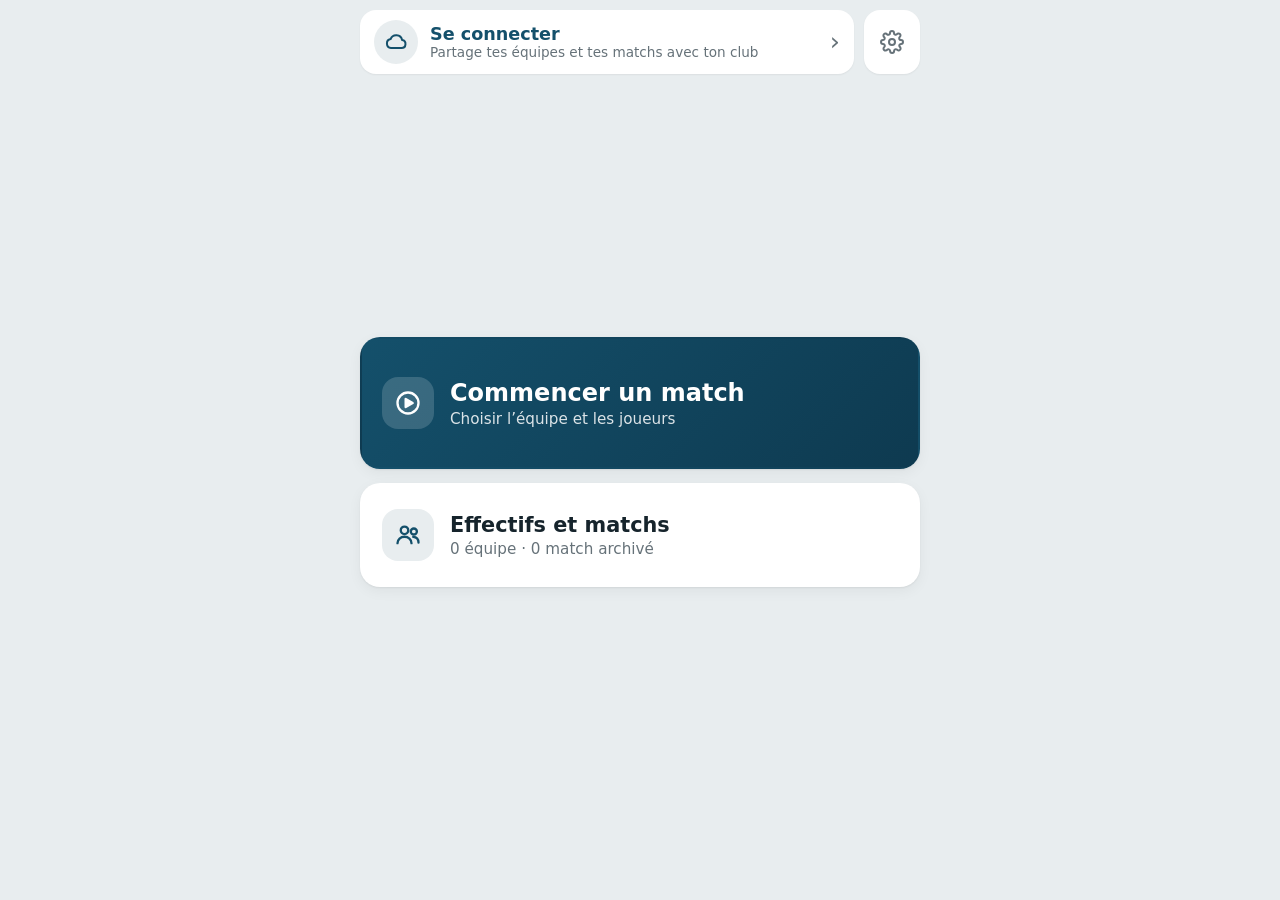
==== commit 74b1a809: "add feature" ====
--- a/index.html
+++ b/index.html
@@ -3,548 +3,21 @@
 <head>
 <meta charset="utf-8">
 <meta name="viewport" content="width=device-width,initial-scale=1,viewport-fit=cover">
-<title>Stats Basket</title>
+<title>Pick&amp;Stats</title>
 <link rel="manifest" href="manifest.webmanifest">
+<link rel="icon" href="icon.svg" type="image/svg+xml">
 <link rel="apple-touch-icon" href="apple-touch-icon.png">
 <meta name="theme-color" content="#16242C">
 <meta name="apple-mobile-web-app-capable" content="yes">
 <meta name="mobile-web-app-capable" content="yes">
-<meta name="apple-mobile-web-app-title" content="Stats Basket">
-<style>
-:root{--dk:#16242C;--sel:#FFF6CC;--num:#14506B;--bg:#E8EDEF;--ink:#16242C;--card:#fff;--line:#CBD3D7;--mut:#667279;--a:#14506B;--b:#C2410C}
-*{box-sizing:border-box;-webkit-tap-highlight-color:transparent}
-html,body{margin:0;background:var(--bg);color:var(--ink);font-family:"Avenir Next","Segoe UI",system-ui,sans-serif;-webkit-user-select:none;user-select:none}
-button{font:inherit;color:inherit;border:0;background:none;cursor:pointer}
-#app{max-width:1100px;margin:0 auto;padding:10px 12px 220px}
-nav{display:flex;gap:6px;margin-bottom:10px}
-nav button{flex:1;padding:12px;border-radius:10px;background:var(--card);font-weight:700}
-nav button.on{background:var(--dk);color:#fff}
-.top{display:grid;grid-template-columns:minmax(0,1fr) minmax(0,1fr);gap:10px;margin-bottom:12px}
-.me,.opp{border-radius:14px;color:#fff;padding:10px 12px;display:flex;flex-direction:column;justify-content:center;align-items:center;text-align:center}
-.me{background:var(--a)}.opp{background:var(--b)}
-.nm{font-weight:800;font-size:1.3rem;max-width:100%;overflow:hidden;text-overflow:ellipsis;white-space:nowrap}
-.sub{font-size:.95rem;opacity:.9}
-.orb{margin-top:8px;display:flex;align-items:center;gap:12px}
-.orb button{background:#fff;color:var(--b);font-weight:800;border-radius:12px;padding:12px 16px;font-size:1.05rem;min-height:56px}
-.orb b{font-size:2.6rem;line-height:1;font-variant-numeric:tabular-nums}
-.mid{display:flex;flex-direction:row;flex-wrap:wrap;align-items:center;justify-content:center;gap:12px;grid-column:1/-1;order:-1;min-width:0}
-.q{display:flex;align-items:center;gap:6px}
-.q button{width:48px;height:48px;border-radius:50%;background:var(--card);font-size:1.5rem;font-weight:700}
-.q b{min-width:70px;text-align:center;font-size:1.6rem}
-.undo{padding:10px 16px;border-radius:10px;background:var(--card);border:2px solid var(--ink);font-weight:700;flex:1 1 170px;min-width:0;max-width:300px;line-height:1.25}
-.undo small{display:block;margin-top:3px;font-weight:600;font-size:.9rem;color:var(--mut);white-space:normal;overflow-wrap:anywhere}
-.undo[disabled]{opacity:.45;cursor:default}
-.hrow{display:grid;grid-template-columns:70px 1fr 56px;gap:10px;align-items:center;padding:8px 0;border-bottom:1px solid var(--line)}
-.hrow .hq{font-weight:800;background:var(--bg);border-radius:8px;padding:8px 0;text-align:center}
-.hrow .hd b{display:block}.hrow .hd span{color:var(--mut)}
-.hrow .del{width:56px}
-.grid{display:grid;grid-template-columns:repeat(auto-fill,minmax(200px,1fr));gap:10px}
-.pl{display:grid;grid-template-columns:minmax(3.1rem,auto) minmax(0,1fr);min-width:0;align-items:center;column-gap:6px;padding:10px 12px;min-height:70px;border-radius:12px;background:var(--card);text-align:left;border:3px solid transparent}
-.pl b{grid-row:1/3;text-align:center;font-variant-numeric:tabular-nums;font-size:2.6rem;font-weight:800;color:var(--num)}
-.pl span{font-weight:600;overflow:hidden;text-overflow:ellipsis;white-space:nowrap}
-.pl i{font-style:normal;font-size:.85rem;color:var(--mut)}
-.pl.on{border-color:var(--ink);background:var(--sel)}
-.last{margin-top:12px;color:var(--mut);text-align:center}
-.bar{position:fixed;left:0;right:0;bottom:0;background:var(--dk);color:#fff;border-radius:24px 24px 0 0;box-shadow:0 -6px 20px rgba(0,0,0,.25);padding:10px 12px calc(12px + env(safe-area-inset-bottom,0px))}
-.bar .in{max-width:1100px;margin:0 auto}
-.who{display:flex;justify-content:space-between;align-items:center;margin-bottom:8px;font-weight:700;font-size:1.1rem}
-.who button{padding:8px 14px;border-radius:8px;background:rgba(255,255,255,.15);color:#fff}
-.acts{display:grid;grid-template-columns:repeat(5,1fr);gap:8px}.acts.t4{grid-template-columns:repeat(4,1fr)}.acts.t2{grid-template-columns:repeat(2,1fr)}
-.acts button{min-height:64px;border-radius:10px;font-weight:800;font-size:1.05rem;color:#16242C}
-.acts .n{background:#BDE7C9}.acts .r{background:#F5C6C0}.acts .f{background:#F6D98B}
-.chips{display:flex;flex-wrap:wrap;gap:8px;margin-bottom:12px}
-.chip{padding:12px 18px;border-radius:999px;background:var(--card);border:2px solid var(--line);font-weight:700}
-.chip.on{background:var(--dk);border-color:var(--dk);color:#fff}
-.card{background:var(--card);border-radius:14px;padding:14px;margin-bottom:14px;overflow-x:auto}
-.card h2{margin:0 0 10px;font-size:1.2rem}
-table{border-collapse:collapse;width:100%;font-variant-numeric:tabular-nums}
-th,td{padding:9px 8px;text-align:center;border-bottom:1px solid var(--line);white-space:nowrap}
-th{font-size:.85rem;color:var(--mut);font-weight:700}
-td:first-child,th:first-child{text-align:left}
-tr.tot td{font-weight:800;border-bottom:0}
-.btn{padding:14px 20px;border-radius:10px;background:var(--dk);color:#fff;font-weight:700;margin:0 8px 8px 0}
-.btn.bad{background:#B91C1C}
-label{display:block;font-weight:700;margin:8px 0 4px}
-input,textarea{width:100%;font:inherit;padding:10px;border-radius:8px;border:2px solid var(--line);background:var(--card);color:var(--ink);-webkit-user-select:text;user-select:text}
-textarea{min-height:200px}
-.help{color:var(--mut);font-size:.9rem;margin:4px 0 0}
-.prow{display:grid;grid-template-columns:56px 90px 1fr 52px;gap:8px;margin-bottom:8px;align-items:center}
-.prow.head{font-weight:700;font-size:.85rem;color:var(--mut);margin-bottom:4px}
-.prow input{min-height:52px;font-size:1.1rem}
-.prow input.dup{border-color:#B91C1C}
-.prow input[data-r="n"]{text-align:center;font-weight:800}
-.del{height:52px;border-radius:8px;background:#F5C6C0;color:#16242C;font-weight:800}
-.orbs{display:flex;gap:26px;margin-top:10px}.ob{display:flex;flex-direction:column;align-items:center;gap:4px;font-weight:700;min-width:48px}
-.ob b{font-size:2.4rem;line-height:1;font-variant-numeric:tabular-nums}
-.ob button{background:#fff;color:var(--b);font-weight:800;border-radius:12px;padding:12px 22px;font-size:1.2rem;min-height:56px}
-.me .orbs{gap:14px 28px;flex-wrap:wrap;justify-content:center}.me .ob button{color:var(--a);padding:12px 14px}
-table.mt{margin-top:16px}
-.card h3{margin:18px 0 6px;font-size:1rem}
-.tform{display:grid;gap:8px}
-select{width:100%;font:inherit;padding:10px 44px 10px 12px;min-height:52px;border-radius:8px;border:2px solid var(--line);background:var(--card);color:var(--ink);-webkit-appearance:none;appearance:none;background-image:url("data:image/svg+xml,%3Csvg xmlns='http://www.w3.org/2000/svg' viewBox='0 0 12 8'%3E%3Cpath d='M1 1.5l5 5 5-5' fill='none' stroke='%23667279' stroke-width='2' stroke-linecap='round' stroke-linejoin='round'/%3E%3C/svg%3E");background-repeat:no-repeat;background-position:right 16px center;background-size:14px 10px}
-html[data-theme="dark"] select{background-image:url("data:image/svg+xml,%3Csvg xmlns='http://www.w3.org/2000/svg' viewBox='0 0 12 8'%3E%3Cpath d='M1 1.5l5 5 5-5' fill='none' stroke='%239DABB3' stroke-width='2' stroke-linecap='round' stroke-linejoin='round'/%3E%3C/svg%3E")}
-.resrow{display:flex;gap:10px}.resrow .resume{flex:1;min-width:0}
-.hbig.arch{flex:0 0 auto;min-height:84px;padding:12px 20px}
-.prow4{display:grid;grid-template-columns:34px 1fr 90px 52px;gap:8px;margin-bottom:8px;align-items:center}
-.prow4.head{font-weight:700;font-size:.85rem;color:var(--mut);margin-bottom:4px}
-.prow4 input{min-height:52px;font-size:1.1rem;min-width:0}
-.prow4 input[type=checkbox]{width:30px;height:30px;min-height:0;accent-color:var(--a)}
-.prow4 input[data-cnum]{text-align:center;font-weight:800}.prow4 input.dup{border-color:#B91C1C}
-.del[disabled]{opacity:.3;cursor:default}
-.homewrap{max-width:520px;margin:0 auto;padding-top:8px;display:flex;flex-direction:column;gap:14px;position:relative}
-.homewrap h1{margin:8px 0 6px;text-align:center;font-size:1.6rem}
-.hgear{position:absolute;top:0;right:0}.gear2{width:48px;height:48px;border-radius:50%;background:var(--card);font-size:1.3rem}
-.hbig{display:flex;flex-direction:column;align-items:center;justify-content:center;gap:4px;min-height:130px;padding:18px;border-radius:18px;background:var(--card);border:2px solid var(--line);text-align:center}
-.hbig b{font-size:1.4rem}.hbig span{color:var(--mut);font-size:.95rem}
-.hbig.go{background:var(--a);border-color:var(--a);color:#fff}.hbig.go span{color:rgba(255,255,255,.85)}
-.hbig.resume{min-height:84px;border-color:var(--b)}
-.teamrow{display:flex;justify-content:space-between;align-items:center;width:100%;padding:16px;margin-bottom:8px;border-radius:12px;background:var(--bg);border:2px solid var(--line);text-align:left}
-.teamrow b{font-size:1.15rem}.teamrow span{color:var(--mut)}
-.addteam{display:flex;gap:8px;margin-top:12px}.addteam input{flex:1;min-width:0}.addteam .btn{margin:0}
-.prow2{display:grid;grid-template-columns:1fr 90px 52px;gap:8px;margin-bottom:8px;align-items:center}
-.prow2.head,.prow3.head{font-weight:700;font-size:.85rem;color:var(--mut);margin-bottom:4px}
-.prow2 input{min-height:52px;font-size:1.1rem;min-width:0}.prow2 input[data-pu]{text-align:center;font-weight:800}
-.prow3{display:grid;grid-template-columns:34px 1fr 90px;gap:8px;margin-bottom:8px;align-items:center}
-.prow3 input[type=checkbox]{width:30px;height:30px;min-height:0;accent-color:var(--a)}
-.prow3 .pname{font-weight:700;font-size:1.05rem;overflow:hidden;text-overflow:ellipsis}
-.prow3 input[data-pnum]{min-height:52px;font-size:1.2rem;text-align:center;font-weight:800}
-.prow3 input.dup{border-color:#B91C1C}
-.btn.go2{background:var(--a);width:100%;padding:16px;font-size:1.1rem;margin-top:8px}
-.sg{display:flex;flex-wrap:wrap;gap:3px;margin-top:3px;font-style:normal}
-.pl .sg{grid-column:2;min-width:0}.pl.ns:not(.st)>span{grid-row:1/3}.pl.st .sg{justify-content:center}
-.pl .sg span{padding:1px 6px;border-radius:999px;font-size:.72rem;font-weight:700;line-height:1.35;white-space:nowrap;overflow:visible;color:#16242C;background:#BDE7C9}
-.pl .sg .f{background:#F6D98B}.pl .sg .r{background:#F5C6C0}
-.qnote{color:var(--mut);font-size:.85rem;margin:2px 0 8px}
-nav .homebtn{flex:0 0 52px;font-size:1.3rem;padding:8px}
-.ur{display:flex;gap:10px;flex:1 1 280px;min-width:0;max-width:520px}
-.ur .undo{flex:1 1 0;max-width:none}
-.undo.hb{flex:0 0 auto;max-width:none;padding:12px 14px;align-self:stretch}
-html,body{touch-action:manipulation;overscroll-behavior:none;-webkit-touch-callout:none}
-#toast{position:fixed;left:50%;top:calc(10px + env(safe-area-inset-top,0px));transform:translateX(-50%);background:var(--dk);color:#fff;padding:12px 22px;border-radius:999px;font-weight:700;opacity:0;pointer-events:none;transition:opacity .2s;z-index:50;max-width:90vw;text-align:center}
-#toast.on{opacity:1}
-#modal{position:fixed;inset:0;z-index:60;display:none;align-items:center;justify-content:center;padding:20px;background:rgba(0,0,0,.45)}
-#modal.on{display:flex}
-.mbox{width:100%;max-width:440px;background:var(--card);color:var(--ink);border-radius:16px;padding:20px;box-shadow:0 10px 30px rgba(0,0,0,.3)}
-.mbox p{margin:0 0 18px;font-size:1.1rem;font-weight:600;line-height:1.4}
-.mbtn{display:flex;gap:10px;justify-content:flex-end}.mbtn .btn{margin:0;min-width:110px}
-.tag{display:inline-block;margin-top:3px;padding:2px 10px;border-radius:999px;font-weight:700;font-size:.9rem;background:var(--bg)}
-.hrow .hd span.tag{color:#16242C}
-.tag.g{background:#BDE7C9}.tag.r{background:#F5C6C0}.tag.f{background:#F6D98B}.tag.o{background:#F8CDB4}
-.grow{display:flex;justify-content:space-between;align-items:center;gap:10px;padding:10px 0;border-bottom:1px solid var(--line)}
-.grow span{display:block;color:var(--mut);font-size:.9rem}.grow .btn{margin:0}.gbtn{display:flex;gap:8px;flex-shrink:0}
-.btn.alt{background:var(--card);color:var(--ink);border:2px solid var(--line)}
-nav .gear{flex:0 0 56px;font-size:1.4rem;padding:8px}
-.prow input[type=checkbox]{width:30px;height:30px;min-height:0;justify-self:center;accent-color:var(--a)}
-.adderr{color:#F5C6C0;min-height:1.2em;margin:8px 0 0;font-size:.95rem}
-.grid.stk{grid-template-columns:repeat(auto-fill,minmax(170px,1fr))}
-.pl.st{display:flex;flex-direction:column;align-items:center;justify-content:center;gap:2px;min-height:0;padding:10px 8px;text-align:center}
-.pl.st b{font-size:3.2rem;line-height:1;text-align:center}
-.pl.st>span{max-width:100%;font-size:.85rem}.pl.st i{font-size:.72rem}
-.open{margin-top:8px;width:100%;min-height:52px;padding:12px 16px;border-radius:12px;background:#fff;font-weight:800;font-size:1.05rem}
-.tiles{display:flex;gap:6px;width:100%;margin-top:8px}
-.tile{flex:1;min-width:0;background:rgba(255,255,255,.2);border-radius:10px;padding:5px 2px 4px;display:flex;flex-direction:column;align-items:center;line-height:1.15}
-.tile small{font-size:.72rem;font-weight:600}
-.tile b{font-size:1.25rem;font-variant-numeric:tabular-nums}
-.tile.tot{flex:1.2;margin-left:4px;background:rgba(0,0,0,.25)}
-.foot{display:flex;justify-content:space-between;align-items:flex-end;gap:8px;width:100%;margin-top:8px;font-size:.78rem;text-align:left}
-.foot span:last-child{text-align:right;font-weight:700;white-space:nowrap}
-.me .open{color:var(--a)}.opp .open{color:var(--b)}.open.on{background:var(--sel);color:var(--ink)}
-html[data-theme="dark"]{color-scheme:dark;--bg:#0E181E;--ink:#E7EEF2;--card:#1A2831;--line:#2E404B;--mut:#9DABB3;--a:#2A7FA8;--b:#D2561A;--dk:#2F4C5E;--sel:#4A4423;--num:#7CC4E6}
-@media(max-width:560px){.top{grid-template-columns:minmax(0,1fr)}}
-@media(max-width:420px){nav button{padding:12px 4px;font-size:.9rem}}
-#print{display:none}
-#print h1{font-size:20pt;margin:0}#print .date{margin:2px 0 18px;color:#555}
-#print h2{font-size:13pt;margin:0 0 6px}#print section{break-inside:avoid;margin-bottom:20px}
-#print table{font-size:10pt}#print th,#print td{border-bottom:1px solid #999;padding:5px 6px}#print p{margin:6px 0 0}
-@media print{html,body{background:#fff;color:#000}html[data-theme]{--mut:#555;--line:#999}#app{display:none}#print{display:block}@page{margin:12mm;size:landscape}}
-@media(max-width:700px){.nm{font-size:1.05rem}.ob button{padding:12px 10px}.acts{grid-template-columns:repeat(3,1fr)}.acts.t4{grid-template-columns:repeat(2,1fr)}}
-</style>
+<meta name="apple-mobile-web-app-title" content="Pick&amp;Stats">
+<link rel="stylesheet" href="./css/style.css">
+<script type="module" src="./js/main.js"></script>
 </head>
 <body>
 <div id="app"></div>
 <div id="print"></div>
 <div id="toast"></div>
 <div id="modal" role="dialog" aria-modal="true"></div>
-<script>
-const APP_VERSION='2.5';
-const ACTS=[['ro','Rebond off.','n'],['rd','Rebond déf.','n'],['stl','Interception','n'],['fd','Faute provoquée','n'],['to','Balle perdue','f'],['trav','Marcher','f'],['m2','Raté 2 pts','r'],['m3','Raté 3 pts','r'],['m1','Raté LF','r']];
-const TACTS=[['w5','5 secondes','n'],['w8','8 secondes','n'],['w24','24 secondes','n'],['wr','Ballon récupéré','n']];
-const SG=[['ro','RO','g'],['rd','RD','g'],['stl','Int','g'],['fd','FP','g'],['to','BP','f'],['trav','Mar','f'],['m2','2pts ✗','r'],['m3','3pts ✗','r'],['m1','LF ✗','r']];
-const OACTS=[['orb','Rebond offensif','n'],['odr','Rebond défensif','n']];
-const TAGC={ro:'g',rd:'g',stl:'g',fd:'g',w5:'g',w8:'g',w24:'g',wr:'g',to:'f',trav:'f',m1:'r',m2:'r',m3:'r',orb:'o',odr:'o'};
-const WON=[['w5','5 s'],['w8','8 s'],['w24','24 s'],['wr','Récup.','Rec.']];
-const LBL={ro:'Rebond offensif',rd:'Rebond défensif',stl:'Interception',fd:'Faute provoquée',to:'Balle perdue',trav:'Marcher',m2:'Raté 2 pts',m3:'Raté 3 pts',m1:'Raté LF',w5:'Ballon gagné 5 s',w8:'Ballon gagné 8 s',w24:'Ballon gagné 24 s',wr:'Ballon récupéré',orb:'Rebond offensif adverse',odr:'Rebond défensif adverse'};
-let view='home',sel=null,tnew=null,gid=null,gfrom='games',gfilter='all',tid=null,P=null,smode='cur',sq='all',S=load();
-function fresh(){return{me:'Mon équipe',opp:'Adversaire',roster:[],ev:[],q:1,arch:[],teams:[],active:false,teamId:null,clubName:''}}
-function uid(){return Math.random().toString(36).slice(2,9)}
-function migrate(s){
- if(typeof s.roster==='string')s.roster=s.roster.split('\n').map(l=>l.trim()).filter(Boolean).map(l=>{const i=l.search(/\s/);return i<0?{n:l,name:''}:{n:l.slice(0,i),name:l.slice(i+1).trim()}});
- if(!Array.isArray(s.roster))s.roster=[];
- s.ev.forEach(e=>{if(e.a==='reb')e.a='rd'});
- s.roster.sort(cmpN);
- if(!Array.isArray(s.arch))s.arch=[];
- {const seen=new Set();s.arch.forEach((m,i)=>{
-  if(!Array.isArray(m.ev))m.ev=[];if(!Array.isArray(m.roster))m.roster=[];
-  if(!m.date)m.date=new Date().toISOString();if(!m.me)m.me='Équipe';if(!m.opp)m.opp='Adversaire';if(!m.q)m.q=1;
-  if(m.id==null||seen.has(String(m.id)))m.id=Date.now()+i;seen.add(String(m.id))})}
- if(!Array.isArray(s.teams)){s.teams=[];
-  const pl=s.roster.filter(p=>String(p.n).trim());
-  if(pl.length){const t={id:uid(),name:s.me||'Mon équipe',players:pl.map(p=>({id:uid(),name:p.name||'',num:String(p.n)}))};s.teams.push(t);s.teamId=t.id}
-  s.active=s.ev.length>0}
- s.teams.forEach(t=>{if(!t.cat){t.cat='Autre';t.suf=t.name||'';t.sex=''}});
- return {...fresh(),...s}}
-function load(){try{const s=JSON.parse(localStorage.getItem('bb-stats-2'));if(s&&Array.isArray(s.ev))return migrate(s)}catch(e){}return fresh()}
-function save(){try{localStorage.setItem('bb-stats-2',JSON.stringify(S))}catch(e){}}
-const $=s=>document.querySelector(s);
-const esc=s=>String(s).replace(/[&<>"]/g,c=>({'&':'&amp;','<':'&lt;','>':'&gt;','"':'&quot;'}[c]));
-const qLabel=q=>q<=4?'Q'+q:'Prol. '+(q-4);
-const periods=()=>{const m=Math.max(4,S.q,...S.ev.map(e=>e.q));return Array.from({length:m},(_,i)=>i+1)};
-function allP(){return S.roster.filter(p=>String(p.n).trim()).map(p=>({n:String(p.n).trim(),name:String(p.name||'').trim(),in:p.in!==false})).filter((p,i,a)=>a.findIndex(q=>q.n===p.n)===i).sort(cmpN)}
-function roster(){return allP().filter(p=>p.in||S.ev.some(e=>e.p===p.n))}
-function cmpN(a,b){const x=String(a.n).trim(),y=String(b.n).trim();
- if(!x&&!y)return 0;if(!x)return 1;if(!y)return -1;
- const nx=Number(x),ny=Number(y),fx=!isNaN(nx),fy=!isNaN(ny);
- if(fx&&fy&&nx!==ny)return nx-ny;if(fx&&!fy)return -1;if(!fx&&fy)return 1;
- return x<y?-1:x>y?1:0}
-const dupN=(n,i)=>{const v=String(n).trim();return v!==''&&S.roster.some((q,j)=>j!==i&&String(q.n).trim()===v)};
-const inQ=(e,q)=>q==null||e.q===q;
-const PK=['ro','rd','stl','fd','to','trav','m1','m2','m3'];
-function tally(q){const o={};roster().forEach(p=>{o[p.n]={...p};PK.forEach(k=>o[p.n][k]=0)});
- S.ev.forEach(e=>{if(inQ(e,q)&&o[e.p]&&PK.includes(e.a))o[e.p][e.a]++});return o}
-const cnt=(a,q)=>S.ev.filter(e=>e.a===a&&inQ(e,q)).length;
-const miss=r=>r.m1+r.m2+r.m3;
-
-const roster1=n=>roster().find(r=>r.n===n)||{n,name:''};
-const who=e=>e.a==='orb'||e.a==='odr'?S.opp:e.p==='__team'?'Équipe':'#'+e.p+(roster1(e.p).name?' '+roster1(e.p).name:'');
-const evText=e=>e.a==='orb'||e.a==='odr'?LBL[e.a]:(e.p==='__team'?'Équipe':'#'+e.p)+' : '+LBL[e.a];
-let hq='all';
-function hist(){
- const list=S.ev.map((e,i)=>({e,i})).filter(o=>hq==='all'||o.e.q===+hq).reverse();
- const chips=`<div class="chips"><button class="chip${hq==='all'?' on':''}" data-x="hq" data-q="all">Tout</button>`+periods().map(p=>`<button class="chip${hq==p?' on':''}" data-x="hq" data-q="${p}">${qLabel(p)}</button>`).join('')+`</div>`;
- return `<button class="btn alt" data-x="view" data-v="play">‹ Saisie</button>`+chips+`<div class="card"><h2>Historique (${list.length} action${list.length>1?'s':''})</h2>`+
-  (list.length?list.map(o=>`<div class="hrow"><span class="hq">${qLabel(o.e.q)}</span><div class="hd"><b>${esc(who(o.e))}</b><span class="tag ${TAGC[o.e.a]||''}">${LBL[o.e.a]}</span></div><button class="del" data-x="delev" data-i="${o.i}" aria-label="Supprimer cette action">✕</button></div>`).join(''):'<p class="help">Aucune action enregistrée.</p>')+
-  `<p class="help">La croix supprime l’action immédiatement. Les actions les plus récentes sont en haut.</p></div>`;
-}
-function play(){
- const T=tally(S.q);const stk=S.layout==='stack',shw=S.pstats!==false;
- const last=S.ev[S.ev.length-1];
- let bar='';
- if(sel){const k=sel==='__team'?'t':sel==='__opp'?'o':'p';const p=roster1(sel);
-  const L=k==='t'?TACTS:k==='o'?OACTS:ACTS;
-  const title=k==='t'?esc(S.me)+' : ballons gagnés':k==='o'?esc(S.opp)+' : rebonds':'#'+esc(p.n)+' '+esc(p.name);
-  bar=`<div class="bar"><div class="in"><div class="who"><span>${title}</span><button data-x="desel">Fermer</button></div><div class="acts${k==='t'?' t4':k==='o'?' t2':''}">`+
-  L.map(a=>`<button class="${a[2]}" data-x="act" data-a="${a[0]}">${a[1]}</button>`).join('')+`</div></div></div>`}
- return `<div class="top">
-  <div class="me"><div class="nm">${esc(S.me)}</div><button class="open${sel==='__team'?' on':''}" data-x="pl" data-p="__team">Ajouter un ballon gagné</button><div class="tiles">${WON.map(w=>`<div class="tile"><small>${w[2]||w[1]}</small><b>${cnt(w[0],S.q)}</b></div>`).join('')}</div></div>
-  <div class="mid"><div class="q"><button data-x="q-" aria-label="Période précédente">‹</button><b>${qLabel(S.q)}</b><button data-x="q+" aria-label="Période suivante">›</button></div><div class="ur"><button class="undo" data-x="undo"${last?'':' disabled'}>Annuler la dernière<small>${last?esc(evText(last))+' · '+qLabel(last.q):'Aucune action'}</small></button><button class="undo hb" data-x="view" data-v="hist">Historique</button></div></div>
-  <div class="opp"><div class="nm">${esc(S.opp)}</div><button class="open${sel==='__opp'?' on':''}" data-x="pl" data-p="__opp">Ajouter un rebond</button><div class="tiles"><div class="tile"><small>Off.</small><b>${cnt('orb',S.q)}</b></div><div class="tile"><small>Déf.</small><b>${cnt('odr',S.q)}</b></div></div></div></div>
- ${shw?`<div class="qnote">Stats du quart en cours : ${qLabel(S.q)}</div>`:''}<div class="grid${stk?' stk':''}">`+allP().filter(p=>p.in).map(p=>{const r=T[p.n];
-  const c=shw?SG.filter(k=>r[k[0]]>0):[];
-  return `<button class="pl${stk?' st':''}${c.length?'':' ns'}${sel===p.n?' on':''}" data-x="pl" data-p="${esc(p.n)}"><b>${esc(p.n)}</b><span>${esc(p.name)||'&nbsp;'}</span>${c.length?`<div class="sg">${c.map(k=>`<span class="${k[2]}">${k[1]} ${r[k[0]]}</span>`).join('')}</div>`:''}</button>`}).join('')+
- `</div>${bar}`;
-}
-function tables(q){
- const T=Object.values(tally(q));const s=k=>T.reduce((a,r)=>a+r[k],0);
- const row=r=>`<tr><td>#${esc(r.n)} ${esc(r.name)}</td><td>${r.ro}</td><td>${r.rd}</td><td>${r.stl}</td><td>${r.fd}</td><td>${r.to}</td><td>${r.trav}</td><td><b>${miss(r)}</b></td><td>${r.m2}</td><td>${r.m3}</td><td>${r.m1}</td></tr>`;
- const won=WON.map(w=>cnt(w[0],q));
- return `<table><tr><th>Joueur</th><th>Reb. off.</th><th>Reb. déf.</th><th>Interc.</th><th>Fautes prov.</th><th>Balles perdues</th><th>Marchers</th><th>Ratés</th><th>dont 2 pts</th><th>dont 3 pts</th><th>dont LF</th></tr>${T.map(row).join('')}<tr class="tot"><td>Équipe</td><td>${s('ro')}</td><td>${s('rd')}</td><td>${s('stl')}</td><td>${s('fd')}</td><td>${s('to')}</td><td>${s('trav')}</td><td>${s('m1')+s('m2')+s('m3')}</td><td>${s('m2')}</td><td>${s('m3')}</td><td>${s('m1')}</td></tr></table>
- <table class="mt"><tr><th>Ballons gagnés</th><th>5 s</th><th>8 s</th><th>24 s</th><th>Récupérés</th><th>Total</th></tr><tr><td>${esc(S.me)}</td>${won.map(n=>`<td>${n}</td>`).join('')}<td><b>${won.reduce((a,b)=>a+b,0)}</b></td></tr></table>
- <table class="mt"><tr><th>${esc(S.opp)}</th><th>Reb. off.</th><th>Reb. déf.</th></tr><tr><td>Rebonds</td><td>${cnt('orb',q)}</td><td>${cnt('odr',q)}</td></tr></table>`;
-}
-function statsCur(){
- const q=sq==='all'?null:+sq;
- const chips=`<div class="chips"><button class="chip${sq==='all'?' on':''}" data-x="sq" data-q="all">Total match</button>`+periods().map(p=>`<button class="chip${sq==p?' on':''}" data-x="sq" data-q="${p}">${qLabel(p)}</button>`).join('')+`</div>`;
- return chips+`<div class="card"><h2>${esc(S.me)} contre ${esc(S.opp)} — ${q==null?'total du match':qLabel(q)}</h2>${tables(q)}</div>
- <button class="btn" data-x="share">Partager (WhatsApp…)</button><button class="btn" data-x="copy">Copier le texte</button><button class="btn" data-x="pdf">Exporter en PDF</button><button class="btn" data-x="csv">Exporter en CSV</button>`;
-}
-const tm=()=>S.teams.find(z=>z.id===tid);
-const CATS=['Baby','U7','U9','U11','U13','U15','U17','U18','U20','U21','Sénior','Vétéran','Loisir','Autre'];
-function teamLabel(t){
- if(t.cat==='Autre')return String(t.suf||'').trim()||'Équipe';
- return [t.cat,t.sex,String(t.suf||'').trim()].filter(Boolean).join(' ')}
-function sortedTeams(){return S.teams.slice().sort((a,b)=>(CATS.indexOf(a.cat)-CATS.indexOf(b.cat))||String(a.sex||'').localeCompare(String(b.sex||''))||String(a.suf||'').localeCompare(String(b.suf||''),'fr',{numeric:true}))}
-function sortPlayers(){const t=tm();if(t)t.players.sort((a,b)=>cmpN({n:a.num||''},{n:b.num||''})||String(a.name).localeCompare(String(b.name)))}
-function selTeam(id){const t=S.teams.find(z=>z.id===id);if(!t)return;P.teamId=id;
- P.rows=t.players.map(p=>({id:p.id,name:p.name,num:String(p.num||''),in:true})).sort((a,b)=>cmpN({n:a.num},{n:b.num})||String(a.name).localeCompare(String(b.name)))}
-function markDup(){const c={};P.rows.forEach(r=>{if(r.in){const n=String(r.num).trim();if(n)c[n]=(c[n]||0)+1}});
- document.querySelectorAll('[data-pnum]').forEach(i=>{const r=P.rows[+i.dataset.pnum];i.classList.toggle('dup',r.in&&c[String(r.num).trim()]>1)})}
-const plural=(n,w)=>n+' '+w+(n>1?'s':'');
-function home(){
- const res=S.active?`<div class="resrow"><button class="hbig resume" data-x="resume"><b>Reprendre le match en cours</b><span>${esc(S.me)} contre ${esc(S.opp)}</span></button><button class="hbig arch" data-x="harchive"><b>Archiver</b><span>Terminer le match</span></button></div>`:'';
- return `<div class="homewrap"><div class="hgear"><button class="gear2" data-x="view" data-v="set" aria-label="Réglages">⚙</button></div><h1>${esc(S.clubName||'Stats Basket')}</h1>${res}
- <button class="hbig go" data-x="startpick"><b>Commencer un match</b><span>Choisir l’équipe et les joueurs</span></button>
- <button class="hbig" data-x="view" data-v="club"><b>Gérer mon club</b><span>Équipes, joueurs, matchs archivés</span></button></div>`;
-}
-function club(){
- const n=(S.arch||[]).length;
- return `<button class="btn alt" data-x="view" data-v="home">‹ Accueil</button>
- <div class="card"><h2>Mon club</h2><label>Nom du club</label><input data-cn="1" value="${esc(S.clubName||'')}" placeholder="Nom de ton club" maxlength="40" aria-label="Nom du club"></div>
- <div class="card"><h2>Mes équipes</h2>`+
- (S.teams.length?sortedTeams().map(t=>`<div class="grow"><div><b>${esc(t.name)}</b><span>${plural(t.players.length,'joueur')}</span></div><button class="btn" data-x="tedit" data-id="${t.id}">Modifier</button></div>`).join(''):'<p class="help">Aucune équipe pour l’instant.</p>')+
- `<button class="btn" data-x="addteam" style="margin-top:12px">+ Ajouter une équipe</button></div>
- <div class="card"><h2>Matchs archivés</h2><button class="btn" data-x="view" data-v="games">Voir les matchs archivés (${n})</button></div>`;
-}
-function tedit(){
- const t=tm();if(!t)return `<button class="btn alt" data-x="view" data-v="club">‹ Mon club</button>`;
- const sx=[['','Non précisé'],['M','Masculin (M)'],['F','Féminin (F)'],['Mixte','Mixte']];
- const autre=t.cat==='Autre';
- return `<button class="btn alt" data-x="tback">‹ Mon club</button>
- <div class="card"><h2>${tnew===t.id?'Nouvelle équipe':'Équipe'} : <span id="tprev">${esc(t.name)}</span></h2>
- <label>Catégorie</label><select data-tc="1" aria-label="Catégorie">${CATS.map(c=>`<option${c===t.cat?' selected':''}>${c}</option>`).join('')}</select>
- <label>Sexe</label><select data-ts="1" aria-label="Sexe">${sx.map(o=>`<option value="${o[0]}"${o[0]===(t.sex||'')?' selected':''}>${o[1]}</option>`).join('')}</select>
- <label>${autre?'Nom de l’équipe':'Numéro d’équipe (facultatif)'}</label><input data-tn="1" value="${esc(t.suf||'')}" maxlength="${autre?20:3}"${autre?'':' inputmode="numeric"'} placeholder="${autre?'Nom de l’équipe':'1, 2…'}" aria-label="${autre?'Nom de l’équipe':'Numéro d’équipe'}">
- <p class="help">${autre?'Avec la catégorie « Autre », ce champ sert de nom à l’équipe.':'Sert à différencier deux équipes de la même catégorie, par exemple Sénior 1 et Sénior 2. Laisse vide si tu n’en as qu’une.'}</p></div>
- <div class="card"><h2>Joueurs (${t.players.length})</h2><p class="help" style="margin:0 0 10px">Le numéro habituel est facultatif : tu choisis le numéro de chaque joueur pour chaque match, au moment de la composition.</p>
- <div class="prow2 head"><span>Nom</span><span>N° habituel</span><span></span></div>`+
- t.players.map((p,i)=>`<div class="prow2"><input data-pn="${i}" value="${esc(p.name)}" placeholder="Nom du joueur" aria-label="Nom"><input data-pu="${i}" value="${esc(p.num||'')}" inputmode="numeric" maxlength="3" placeholder="N°" aria-label="Numéro habituel"><button class="del" data-x="delpl" data-i="${i}" aria-label="Supprimer ce joueur">✕</button></div>`).join('')+
- `<button class="btn" data-x="addpl">Ajouter un joueur</button></div>
- <button class="btn bad" data-x="delteam">Supprimer cette équipe</button>`;
-}
-function pickView(){
- if(!P)return '';
- const back=P.teamId?`<button class="btn alt" data-x="pickback">‹ Choisir une autre équipe</button>`:`<button class="btn alt" data-x="view" data-v="home">‹ Accueil</button>`;
- if(!P.teamId)return back+`<div class="card"><h2>Quelle équipe joue ?</h2>`+(S.teams.length?sortedTeams().map(t=>`<button class="teamrow" data-x="pickteam" data-id="${t.id}"><b>${esc(t.name)}</b><span>${plural(t.players.length,'joueur')}</span></button>`).join(''):'<p class="help">Tu n’as pas encore créé d’équipe.</p><button class="btn" data-x="view" data-v="club">Gérer mon club</button>')+`</div>`;
- const t=S.teams.find(z=>z.id===P.teamId);
- return back+`<div class="card"><h2>${esc(t?t.name:'')} : composition</h2><label>Équipe adverse</label><input data-po="1" value="${esc(P.opp)}" placeholder="Nom de l’adversaire" maxlength="30" aria-label="Équipe adverse">
- <p class="help">Coche les joueurs présents et donne à chacun son numéro pour ce match.</p>
- <div class="chips" style="margin-top:10px"><button class="chip" data-x="pallin" data-v="1">Tout présent</button><button class="chip" data-x="pallin" data-v="0">Tout absent</button></div>
- <div class="prow3 head"><span></span><span>Joueur</span><span>N° du match</span></div>`+
- (P.rows.length?P.rows.map((r,i)=>`<div class="prow3"><input type="checkbox" data-pc="${i}"${r.in?' checked':''} aria-label="Présent"><span class="pname">${esc(r.name)||'Sans nom'}</span><input data-pnum="${i}" value="${esc(r.num)}" inputmode="numeric" maxlength="3" placeholder="N°" aria-label="Numéro du match"></div>`).join(''):'<p class="help">Cette équipe n’a aucun joueur. Ajoute-en depuis « Gérer mon club ».</p>')+
- `<p class="adderr" id="perr"></p><button class="btn go2" data-x="pstart">Démarrer le match</button></div>`;
-}
-function comp(){
- const t=S.teams.find(z=>z.id===S.teamId),key=v=>String(v||'').trim().toLowerCase();
- const pids=new Set(S.roster.map(r=>r.pid).filter(Boolean)),names=new Set(S.roster.map(r=>key(r.name)).filter(Boolean));
- const others=t?t.players.filter(p=>!pids.has(p.id)&&!(key(p.name)&&names.has(key(p.name)))):[];
- const hasEv=n=>{const v=String(n).trim();return v!==''&&S.ev.some(e=>e.p===v)};
- return `<div class="card"><h2>Composition${t?' : '+esc(t.name):''}</h2>
- <label>Équipe adverse</label><input data-f="opp" value="${esc(S.opp)}" placeholder="Nom de l’adversaire" maxlength="30" aria-label="Équipe adverse">
- <p class="help" style="margin:10px 0">Décoche un joueur pour le retirer de l’écran de saisie : ses stats déjà saisies restent dans les statistiques. Changer un numéro déplace aussi ses actions déjà saisies.</p>
- <div class="prow4 head"><span></span><span>Joueur</span><span>N° du match</span><span></span></div>`+
- (S.roster.length?S.roster.map((r,i)=>`<div class="prow4"><input type="checkbox" data-cin="${i}"${r.in!==false?' checked':''} aria-label="Présent"><input data-cname="${i}" value="${esc(r.name)}" placeholder="Nom du joueur" aria-label="Nom"><input data-cnum="${i}" class="${dupN(r.n,i)?'dup':''}" value="${esc(r.n)}" inputmode="numeric" maxlength="3" placeholder="N°" aria-label="Numéro du match"><button class="del" data-x="cdel" data-i="${i}"${hasEv(r.n)?' disabled':''} aria-label="Retirer ce joueur">✕</button></div>`).join(''):'<p class="help">Aucun joueur dans ce match.</p>')+
- `<p class="help">La croix est grisée pour un joueur qui a déjà des actions : décoche-le plutôt.</p>`+
- (others.length?`<h3>Ajouter un joueur de l’équipe</h3><div class="chips">${others.map(p=>`<button class="chip" data-x="cadd" data-id="${p.id}">+ ${esc(p.name||'Sans nom')}${String(p.num||'').trim()?' (#'+esc(p.num)+')':''}</button>`).join('')}</div>`:'')+
- `<h3>Joueur absent de l’équipe</h3><button class="btn" data-x="cnew">Nouveau joueur</button>
- <p class="help">${t?'Il est aussi ajouté à l’équipe '+esc(t.name)+' pour les prochains matchs.':'Il est ajouté à ce match uniquement.'}</p></div>`;
-}
-function gamesPage(){return `<button class="btn alt" data-x="view" data-v="club">‹ Mon club</button>`+games()}
-function settings(){
- const th=S.theme||'light';
- return (S.active?'':'<button class="btn alt" data-x="view" data-v="home">‹ Accueil</button>')+`<div class="card"><h2>Apparence</h2><div class="chips"><button class="chip${th==='light'?' on':''}" data-x="theme" data-t="light">Clair</button><button class="chip${th==='dark'?' on':''}" data-x="theme" data-t="dark">Sombre</button><button class="chip${th==='auto'?' on':''}" data-x="theme" data-t="auto">Automatique</button></div>
- <p class="help">Automatique suit le réglage clair ou sombre de la tablette.</p></div>
- <div class="card"><h2>Affichage des joueurs</h2><div class="chips"><button class="chip${S.layout==='stack'?'':' on'}" data-x="lay" data-l="cards">Liste détaillée</button><button class="chip${S.layout==='stack'?' on':''}" data-x="lay" data-l="stack">Numéro en grand</button></div>
- <p class="help">Liste détaillée : le numéro à gauche, le nom et les stats à droite. Numéro en grand : le numéro en gros en haut de chaque bloc, le nom et les stats en plus petit dessous.</p>
- <h3>Stats sur les boutons joueurs</h3><div class="chips"><button class="chip${S.pstats===false?'':' on'}" data-x="pst" data-v="1">Affichées</button><button class="chip${S.pstats===false?' on':''}" data-x="pst" data-v="0">Masquées</button></div>
- <p class="help">Seules les stats non nulles du quart en cours s’affichent. RO / RD : rebonds offensifs / défensifs, Int : interceptions, FP : fautes provoquées, BP : balles perdues, Mar : marchers, ✗ : tirs ratés.</p></div>
- ${S.active?`<div class="card"><h2>Match en cours</h2><button class="btn" data-x="archive">Terminer et archiver le match</button><button class="btn bad" data-x="new">Effacer sans archiver</button>
- <p class="help">Archiver range le match dans « Gérer mon club » (matchs archivés), avec sa date.</p></div>`:''}
- <div class="card"><h2>Écran</h2><div class="chips"><button class="chip${S.awake===false?'':' on'}" data-x="awake" data-v="1">Toujours allumé</button><button class="chip${S.awake===false?' on':''}" data-x="awake" data-v="0">Veille normale</button></div>
- <p class="help">Évite que la tablette se mette en veille pendant la saisie (selon les appareils et les navigateurs).</p></div>
- <div class="card"><h2>Vibration</h2><div class="chips"><button class="chip${S.vibe===false?'':' on'}" data-x="vibe" data-v="1">Activée</button><button class="chip${S.vibe===false?' on':''}" data-x="vibe" data-v="0">Désactivée</button></div>
- <p class="help">Une courte vibration à chaque action enregistrée. Elle fonctionne surtout sur Android : les iPhone et iPad ne la prennent pas en charge.</p></div>
- <div class="card"><h2>Sauvegarde</h2><button class="btn" data-x="backup">Sauvegarder (fichier)</button><button class="btn" data-x="restore">Restaurer une sauvegarde</button><input type="file" id="restore" accept=".json,application/json" hidden>
- <p class="help">Le fichier contient le match en cours, les archives, les équipes et les réglages. Garde-le en lieu sûr : si les données du navigateur sont effacées, tu pourras tout récupérer.</p></div>
- <p class="help">Tout est enregistré automatiquement sur cet appareil. Exporte le CSV après chaque match.</p>
- <p class="help">Version ${APP_VERSION}</p>`;
-}
-let MQ=null,MN=null;
-function ask(msg,ok,fn,bad,no){MQ=fn||null;MN=no||null;const m=$('#modal');
- m.innerHTML=`<div class="mbox"><p>${esc(msg)}</p><div class="mbtn">${ok?`<button class="btn alt" data-x="mno">Annuler</button>`:''}<button class="btn${bad?' bad':''}" data-x="myes">${esc(ok||'OK')}</button></div></div>`;m.classList.add('on')}
-const note=msg=>ask(msg,null,null);
-function closeM(){$('#modal').classList.remove('on');$('#modal').innerHTML=''}
-let tt;
-function toast(m){const t=$('#toast');if(!t)return;t.textContent=m;t.classList.add('on');clearTimeout(tt);tt=setTimeout(()=>t.classList.remove('on'),1400);try{if(S.vibe!==false&&navigator.vibrate)navigator.vibrate(25)}catch(e){}}
-function withMatch(m,f){if(!m)return f();const b=S;S={...b,me:m.me,opp:m.opp,ev:m.ev,q:m.q,roster:m.roster};try{return f()}finally{S=b}}
-const curG=()=>(S.arch||[]).find(m=>String(m.id)===String(gid));
-const inCtx=f=>view==='game'?withMatch(curG(),f):f();
-const fdate=m=>new Date(m.date).toLocaleDateString('fr-FR');
-const inTeam=(m,t)=>m.teamId?m.teamId===t.id:m.me===t.name;
-function games(){
- const all=S.arch||[],teams=sortedTeams(),orphan=all.filter(m=>!teams.some(t=>inTeam(m,t)));
- let L=all;
- if(gfilter==='none')L=orphan;else if(gfilter!=='all'){const t=teams.find(z=>z.id===gfilter);if(t)L=all.filter(m=>inTeam(m,t))}
- L=L.slice().reverse();
- const chips=`<div class="chips"><button class="chip${gfilter==='all'?' on':''}" data-x="gf" data-v="all">Toutes (${all.length})</button>`+
-  teams.map(t=>`<button class="chip${gfilter===t.id?' on':''}" data-x="gf" data-v="${t.id}">${esc(t.name)} (${all.filter(m=>inTeam(m,t)).length})</button>`).join('')+
-  (orphan.length?`<button class="chip${gfilter==='none'?' on':''}" data-x="gf" data-v="none">Autres (${orphan.length})</button>`:'')+`</div>`;
- return chips+`<div class="card"><h2>Matchs archivés (${L.length})</h2>`+(L.length?L.map(m=>`<div class="grow"><div><b>${esc(m.me)} contre ${esc(m.opp)}</b><span>${fdate(m)} · ${m.ev.length} action${m.ev.length>1?'s':''}</span></div><div class="gbtn"><button class="btn" data-x="gopen" data-id="${m.id}">Voir</button><button class="btn bad" data-x="gdel" data-id="${m.id}" aria-label="Supprimer ce match">Supprimer</button></div></div>`).join(''):'<p class="help">Aucun match archivé pour ce filtre.</p>')+`</div>`;
-}
-function gameView(){
- const m=curG();if(!m)return '<div class="card"><p class="help">Match introuvable.</p></div>';
- return `<button class="btn alt" data-x="gback">‹ Matchs archivés</button>`+withMatch(m,()=>{
-  const q=sq==='all'?null:+sq;
-  const chips=`<div class="chips"><button class="chip${sq==='all'?' on':''}" data-x="sq" data-q="all">Total match</button>`+periods().map(p=>`<button class="chip${sq==p?' on':''}" data-x="sq" data-q="${p}">${qLabel(p)}</button>`).join('')+`</div>`;
-  return chips+`<div class="card"><h2>${esc(S.me)} contre ${esc(S.opp)} — ${fdate(m)}</h2>${tables(q)}</div>
-  <button class="btn" data-x="share">Partager (WhatsApp…)</button><button class="btn" data-x="copy">Copier le texte</button><button class="btn" data-x="pdf">Exporter en PDF</button><button class="btn" data-x="csv">Exporter en CSV</button>
-  <button class="btn bad" data-x="gdel" data-id="${m.id}">Supprimer ce match</button>`});
-}
-function backup(){
- const txt=JSON.stringify({app:'stats-basket',version:1,date:new Date().toISOString(),data:S});
- const a=document.createElement('a');a.href=URL.createObjectURL(new Blob([txt],{type:'application/json'}));
- a.download='sauvegarde-stats-basket-'+new Date().toISOString().slice(0,10)+'.json';document.body.appendChild(a);a.click();a.remove();
-}
-async function restoreFile(f){
- if(!f)return;
- try{const d=JSON.parse(await f.text());const x=d&&d.app==='stats-basket'?d.data:null;
-  if(!x||!Array.isArray(x.ev)||!Array.isArray(x.roster))throw 0;
-  ask('Remplacer toutes les données actuelles (match en cours et archives) par cette sauvegarde ?','Remplacer',()=>{S=migrate({...x});save();sel=null;view='home';toast('Sauvegarde restaurée')},1);
- }catch(e){note('Fichier de sauvegarde invalide.')}
-}
-function stats(){return statsCur()}
-function applyTheme(){
- const t=S.theme||'light';
- const dark=t==='dark'||(t==='auto'&&matchMedia('(prefers-color-scheme: dark)').matches);
- document.documentElement.dataset.theme=dark?'dark':'light';
- const m=document.querySelector('meta[name="theme-color"]');if(m)m.content=dark?'#0E181E':'#16242C';
-}
-try{matchMedia('(prefers-color-scheme: dark)').addEventListener('change',()=>{if(S.theme==='auto')applyTheme()})}catch(e){}
-function render(){
- applyTheme();
- const inM=S.active&&['play','hist','stats','comp','set'].includes(view);
- const tabs=[['play','Saisie'],['stats','Statistiques'],['comp','Composition']];
- const nav=inM?`<nav><button class="homebtn" data-x="view" data-v="home" aria-label="Accueil">⌂</button>${tabs.map(t=>`<button class="${view===t[0]||(view==='game'&&t[0]==='stats')||(view==='hist'&&t[0]==='play')?'on':''}" data-x="view" data-v="${t[0]}">${t[1]}</button>`).join('')}<button class="gear${view==='set'?' on':''}" data-x="view" data-v="set" aria-label="Réglages">⚙</button></nav>`:'';
- $('#app').innerHTML=nav+({home,club,tedit,pick:pickView,games:gamesPage,play,hist,stats,comp,game:gameView,set:settings}[view]||home)();
-}
-function summary(){
- const sec=q=>{const T=Object.values(tally(q));const s=k=>T.reduce((a,r)=>a+r[k],0);
-  const lines=T.filter(r=>PK.some(k=>r[k]>0)).map(r=>`#${r.n}${r.name?' '+r.name:''} : Reb off. ${r.ro}, Reb déf. ${r.rd}, Int ${r.stl}, Faute prov. ${r.fd}, Perdues ${r.to}, Marchers ${r.trav}, Ratés ${miss(r)} (2 pts ${r.m2}, 3 pts ${r.m3}, LF ${r.m1})`);
-  const w=WON.map(x=>x[1]+' '+cnt(x[0],q)).join(', ');
-  return `*${q==null?'Total du match':qLabel(q)}*\nÉquipe : Reb off. ${s('ro')}, Reb déf. ${s('rd')}, Int ${s('stl')}, Fautes prov. ${s('fd')}, Perdues ${s('to')}, Marchers ${s('trav')}, Ratés ${s('m1')+s('m2')+s('m3')}\nBallons gagnés : ${w}\n${S.opp} : Reb off. ${cnt('orb',q)}, Reb déf. ${cnt('odr',q)}`+(lines.length?'\n'+lines.join('\n'):'')};
- const ps=periods().filter(p=>S.ev.some(e=>e.q===p));
- return `*${S.me} contre ${S.opp}* (${new Date().toLocaleDateString('fr-FR')})\n\n`+[null,...ps].map(sec).join('\n\n');
-}
-async function share(){
- const text=summary();
- if(navigator.share){try{await navigator.share({title:S.me+' contre '+S.opp,text});return}catch(e){if(e&&e.name==='AbortError')return}}
- location.href='whatsapp://send?text='+encodeURIComponent(text);
-}
-async function copyText(){
- const text=summary();
- try{await navigator.clipboard.writeText(text)}catch(e){
-  const t=document.createElement('textarea');t.value=text;document.body.appendChild(t);t.select();document.execCommand('copy');t.remove()}
- toast('Texte copié : colle-le dans ta conversation');
-}
-function pdf(){
- const sec=q=>`<section><h2>${q==null?'Total du match':qLabel(q)}</h2>${tables(q)}</section>`;
- $('#print').innerHTML=`<h1>${esc(S.me)} contre ${esc(S.opp)}</h1><p class="date">${S.clubName?esc(S.clubName)+' · ':''}${new Date().toLocaleDateString('fr-FR')}</p>`+[null,...periods()].map(sec).join('');
- window.print();
-}
-function csv(){
- const rows=[['Match','Période','N°','Nom','Reb. off.','Reb. déf.','Interceptions','Fautes provoquées','Balles perdues','Marchers','Ratés total','Ratés 2 pts','Ratés 3 pts','Ratés LF','Ballons gagnés 5 s','Ballons gagnés 8 s','Ballons gagnés 24 s','Ballons récupérés','Reb. off. adverses','Reb. déf. adverses']];
- const m=S.me+' - '+S.opp;
- [null,...periods()].forEach(q=>{const T=Object.values(tally(q));const pl=q==null?'Total':qLabel(q);
-  T.forEach(r=>rows.push([m,pl,r.n,r.name,r.ro,r.rd,r.stl,r.fd,r.to,r.trav,miss(r),r.m2,r.m3,r.m1,'','','','','','']));
-  const s=k=>T.reduce((a,r)=>a+r[k],0);
-  rows.push([m,pl,'','ÉQUIPE',s('ro'),s('rd'),s('stl'),s('fd'),s('to'),s('trav'),s('m1')+s('m2')+s('m3'),s('m2'),s('m3'),s('m1'),...WON.map(w=>cnt(w[0],q)),cnt('orb',q),cnt('odr',q)])});
- const txt='\uFEFF'+rows.map(r=>r.map(c=>'"'+String(c).replace(/"/g,'""')+'"').join(';')).join('\n');
- const a=document.createElement('a');a.href=URL.createObjectURL(new Blob([txt],{type:'text/csv;charset=utf-8'}));
- a.download='stats-basket-'+S.opp.replace(/[^\w-]+/g,'_')+'.csv';document.body.appendChild(a);a.click();a.remove();
-}
-function endMatch(){S.ev=[];S.q=1;S.opp='Adversaire';S.roster=[];S.active=false;sel=null;sq='all'}
-function archiveMatch(){S.arch.push({id:Date.now(),date:new Date().toISOString(),me:S.me,opp:S.opp,teamId:S.teamId,q:S.q,ev:S.ev.slice(),roster:roster().map(p=>({n:p.n,name:p.name,in:true}))});endMatch();save();toast('Match archivé')}
-document.addEventListener('click',e=>{
- const el=e.target.closest('[data-x]');if(!el)return;const x=el.dataset.x;
- if(x==='myes'||x==='mno'){const f=x==='myes'?MQ:MN;MQ=MN=null;closeM();if(f){f();render()}return}
- if(x==='view'){if(el.dataset.v==='stats')smode='cur';if(view==='tedit')sortPlayers();if(view==='comp'){S.roster.sort(cmpN);save()}view=el.dataset.v;sel=null}
- else if(x==='pl'){sel=sel===el.dataset.p?null:el.dataset.p}
- else if(x==='act'&&sel){const ev={a:el.dataset.a,q:S.q};if(sel!=='__opp')ev.p=sel;S.ev.push(ev);toast(evText(ev)+' ✓');sel=null;save()}
- else if(x==='tm'){S.ev.push({p:'__team',a:el.dataset.a,q:S.q});save()}
- else if(x==='orb'||x==='odr'){S.ev.push({a:x,q:S.q});save()}
- else if(x==='desel'){sel=null}
- else if(x==='undo'){if(!S.ev.length)return;const u=S.ev.pop();toast('Annulé : '+evText(u));save()}
- else if(x==='q+'){S.q++;save()}
- else if(x==='q-'){if(S.q>1){S.q--;save()}}
- else if(x==='gopen'){gid=el.dataset.id;view='game';sq='all'}
- else if(x==='gf'){gfilter=el.dataset.v}
- else if(x==='gback'){view='games'}
- else if(x==='smode'){smode=el.dataset.v}
- else if(x==='gdel'){const id=el.dataset.id;ask('Supprimer définitivement ce match archivé ?','Supprimer',()=>{S.arch=S.arch.filter(m=>String(m.id)!==id);view='games';save()},1);return}
- else if(x==='archive'){if(!S.ev.length){note('Aucune action à archiver.');return}
-  archiveMatch();view='games';gfrom='games'}
- else if(x==='harchive'){
-  if(!S.ev.length)ask('Ce match n’a aucune action enregistrée. Le fermer sans l’archiver ?','Fermer',()=>{endMatch();save()});
-  else ask('Terminer le match '+S.me+' contre '+S.opp+' et l’archiver ?','Archiver',archiveMatch);return}
- else if(x==='awake'){S.awake=el.dataset.v==='1';save();if(!S.awake&&wl){wl.release();wl=null}else keepAwake()}
- else if(x==='vibe'){S.vibe=el.dataset.v==='1';save();if(S.vibe)try{if(navigator.vibrate)navigator.vibrate(40)}catch(e){}}
- else if(x==='backup'){backup();return}
- else if(x==='restore'){$('#restore').click();return}
- else if(x==='cdel'){const r=S.roster[+el.dataset.i];if(!r)return;const v=String(r.n).trim();
-  if(v&&S.ev.some(z=>z.p===v)){note('Ce joueur a déjà des actions : décoche-le plutôt.');return}
-  S.roster.splice(+el.dataset.i,1);save()}
- else if(x==='cadd'){const t=S.teams.find(z=>z.id===S.teamId),p=t&&t.players.find(z=>z.id===el.dataset.id);if(!p)return;
-  const n=String(p.num||'').trim(),ok=n&&!dupN(n,-1)&&!S.ev.some(z=>z.p===n);
-  S.roster.push({n:ok?n:'',name:p.name,in:true,pid:p.id});save();if(!ok)toast('Donne-lui un numéro pour ce match')}
- else if(x==='cnew'){const t=S.teams.find(z=>z.id===S.teamId),r={n:'',name:'',in:true};
-  if(t){const p={id:uid(),name:'',num:''};t.players.push(p);r.pid=p.id}S.roster.push(r);save()}
- else if(x==='pst'){S.pstats=el.dataset.v==='1';save()}
- else if(x==='resume'){view='play'}
- else if(x==='startpick'){P={teamId:null,opp:'',rows:[]};view='pick';if(S.teams.length===1)selTeam(S.teams[0].id)}
- else if(x==='pickteam'){selTeam(el.dataset.id)}
- else if(x==='pickback'){P.teamId=null;P.rows=[]}
- else if(x==='pallin'){P.rows.forEach(r=>r.in=el.dataset.v==='1')}
- else if(x==='pstart'){const er=$('#perr'),ch=P.rows.filter(r=>r.in),t=S.teams.find(z=>z.id===P.teamId);
-  if(!ch.length){er.textContent='Coche au moins un joueur présent.';return}
-  if(ch.some(r=>!String(r.num).trim())){er.textContent='Donne un numéro à chaque joueur présent.';return}
-  const seen={};for(const r of ch){const n=String(r.num).trim();if(seen[n]){er.textContent='Le numéro '+n+' est attribué à deux joueurs.';return}seen[n]=1}
-  const go=()=>{S.me=t.name;S.opp=(P.opp||'').trim()||'Adversaire';S.teamId=t.id;S.roster=ch.map(r=>({n:String(r.num).trim(),name:r.name,in:true,pid:r.id})).sort(cmpN);
-   S.ev=[];S.q=1;S.active=true;sel=null;sq='all';P=null;view='play';save()};
-  if(S.active&&S.ev.length){ask('Un match est déjà en cours. Le remplacer ? Ses actions non archivées seront perdues (tu peux d’abord l’archiver depuis l’accueil).','Remplacer',go,1);return}
-  go()}
- else if(x==='tedit'){tid=el.dataset.id;sortPlayers();view='tedit'}
- else if(x==='addteam'){const t={id:uid(),cat:'Sénior',sex:'',suf:'',players:[]};t.name=teamLabel(t);S.teams.push(t);tid=t.id;tnew=t.id;view='tedit';save()}
- else if(x==='tback'){sortPlayers();const t=tm()&&tnew===tid?tm():null;
-  tnew=null;view='club';save();
-  if(t&&!t.players.some(p=>String(p.name).trim()))ask('Cette nouvelle équipe n’a aucun joueur. La supprimer ?','Supprimer',()=>{S.teams=S.teams.filter(z=>z.id!==t.id);save()},1)}
- else if(x==='addpl'){tm().players.push({id:uid(),name:'',num:''});save()}
- else if(x==='delpl'){tm().players.splice(+el.dataset.i,1);save()}
- else if(x==='delteam'){const id=tid;ask('Supprimer cette équipe et tous ses joueurs ? Les matchs archivés sont conservés.','Supprimer',()=>{S.teams=S.teams.filter(z=>z.id!==id);tnew=null;view='club';save()},1);return}
- else if(x==='theme'){S.theme=el.dataset.t;save()}
- else if(x==='lay'){S.layout=el.dataset.l;save()}
- else if(x==='sq')sq=el.dataset.q;
- else if(x==='hq')hq=el.dataset.q;
- else if(x==='delev'){S.ev.splice(+el.dataset.i,1);save()}
- else if(x==='share'){inCtx(share);return}
- else if(x==='copy'){inCtx(copyText);return}
- else if(x==='pdf'){inCtx(pdf);return}
- else if(x==='csv'){inCtx(csv);return}
- else if(x==='new'){ask('Effacer toutes les statistiques de ce match sans l’archiver ?','Effacer',()=>{endMatch();view='home';save()},1);return}
- render();
- if(x==='cnew'){const a=document.querySelectorAll('[data-cname]');if(a.length)a[a.length-1].focus()}
- if(x==='cadd'){const a=document.querySelectorAll('[data-cnum]'),l=a[a.length-1];if(l&&!l.value)l.focus()}
- if(x==='addpl'){const a=document.querySelectorAll('[data-pn]');if(a.length)a[a.length-1].focus()}
-});
-document.addEventListener('input',e=>{const d=e.target.dataset;
- if(d.f){S[d.f]=e.target.value;save()}
- else if(d.cn!==undefined){S.clubName=e.target.value;save()}
- else if(d.tn!==undefined){const t=tm();t.suf=e.target.value;t.name=teamLabel(t);save();const pv=$('#tprev');if(pv)pv.textContent=t.name}
- else if(d.pn!==undefined){tm().players[+d.pn].name=e.target.value;save()}
- else if(d.pu!==undefined){tm().players[+d.pu].num=e.target.value;save()}
- else if(d.po!==undefined){P.opp=e.target.value}
- else if(d.pnum!==undefined){P.rows[+d.pnum].num=e.target.value;markDup()}
- else if(d.cname!==undefined){const r=S.roster[+d.cname];r.name=e.target.value;
-  const t=S.teams.find(z=>z.id===S.teamId),p=t&&r.pid&&t.players.find(z=>z.id===r.pid);if(p)p.name=r.name;save()}
- else if(d.cnum!==undefined){const i=+d.cnum,v=e.target.value.trim(),old=String(S.roster[i].n).trim();
-  e.target.classList.toggle('dup',v!==old&&(dupN(v,i)||(v!==''&&S.ev.some(z=>z.p===v))))}});
-document.addEventListener('change',e=>{const d=e.target.dataset;
- if(e.target.id==='restore'){restoreFile(e.target.files[0]);e.target.value='';return}
- if(d.pc!==undefined){P.rows[+d.pc].in=e.target.checked;markDup();return}
- if(d.cin!==undefined){S.roster[+d.cin].in=e.target.checked;save();return}
- if(d.cnum!==undefined){const i=+d.cnum,r=S.roster[i],old=String(r.n).trim(),v=e.target.value.trim();
-  if(v===old)return;
-  const bad=!v&&old&&S.ev.some(z=>z.p===old)?'Ce joueur a déjà des actions : il lui faut un numéro.':dupN(v,i)?'Le numéro '+v+' est déjà attribué à un autre joueur.':v&&S.ev.some(z=>z.p===v)?'Le numéro '+v+' a déjà des actions dans ce match.':'';
-  if(bad){note(bad);e.target.value=r.n;e.target.classList.remove('dup');return}
-  if(old)S.ev.forEach(z=>{if(z.p===old)z.p=v});r.n=v;save();
-  const b=document.querySelector('[data-x="cdel"][data-i="'+i+'"]');if(b)b.disabled=!!v&&S.ev.some(z=>z.p===v);return}
- if(d.f&&!e.target.value.trim()){S[d.f]=d.f==='me'?'Mon équipe':'Adversaire';e.target.value=S[d.f];save()}
- if(d.tc!==undefined||d.ts!==undefined){const t=tm();if(d.tc!==undefined)t.cat=e.target.value;else t.sex=e.target.value;t.name=teamLabel(t);save();render()}});
-render();
-let wl=null;
-async function keepAwake(){try{if(S.awake===false||!('wakeLock' in navigator)||document.visibilityState!=='visible'||wl)return;wl=await navigator.wakeLock.request('screen');wl.addEventListener('release',()=>{wl=null})}catch(e){wl=null}}
-document.addEventListener('visibilitychange',keepAwake);
-document.addEventListener('click',keepAwake);
-document.addEventListener('gesturestart',e=>e.preventDefault());
-keepAwake();
-if('serviceWorker' in navigator&&location.protocol.startsWith('http')){navigator.serviceWorker.register('sw.js').catch(()=>{})}
-</script>
 </body>
 </html>
--- a/css/style.css
+++ b/css/style.css
@@ -0,0 +1,265 @@
+:root{--dk:#16242C;--sel:#FFF6CC;--num:#14506B;--bg:#E8EDEF;--ink:#16242C;--card:#fff;--line:#CBD3D7;--mut:#667279;--a:#14506B;--b:#C2410C}
+*{box-sizing:border-box;-webkit-tap-highlight-color:transparent}
+html,body{margin:0;background:var(--bg);color:var(--ink);font-family:"Avenir Next","Segoe UI",system-ui,sans-serif;-webkit-user-select:none;user-select:none}
+button{font:inherit;color:inherit;border:0;background:none;cursor:pointer}
+#app{max-width:1100px;margin:0 auto;padding:10px 12px 220px}
+nav{display:flex;gap:6px;margin-bottom:10px}
+nav button{flex:1;padding:12px;border-radius:10px;background:var(--card);font-weight:700}
+nav button.on{background:var(--dk);color:#fff}
+.top{display:grid;grid-template-columns:minmax(0,1fr) minmax(0,1fr);gap:10px;margin-bottom:12px}
+.me,.opp{border-radius:14px;color:#fff;padding:10px 12px;display:flex;flex-direction:column;justify-content:center;align-items:center;text-align:center}
+.me{background:var(--a)}.opp{background:var(--b)}
+.nm{font-weight:800;font-size:1.3rem;max-width:100%;overflow:hidden;text-overflow:ellipsis;white-space:nowrap}
+.sub{font-size:.95rem;opacity:.9}
+.orb{margin-top:8px;display:flex;align-items:center;gap:12px}
+.orb button{background:#fff;color:var(--b);font-weight:800;border-radius:12px;padding:12px 16px;font-size:1.05rem;min-height:56px}
+.orb b{font-size:2.6rem;line-height:1;font-variant-numeric:tabular-nums}
+.mid{display:flex;flex-direction:row;flex-wrap:wrap;align-items:center;justify-content:center;gap:12px;grid-column:1/-1;order:-1;min-width:0}
+.q{display:flex;align-items:center;gap:6px}
+.q button{width:48px;height:48px;border-radius:50%;background:var(--card);font-size:1.5rem;font-weight:700}
+.q b{min-width:70px;text-align:center;font-size:1.6rem}
+.undo{padding:10px 16px;border-radius:10px;background:var(--card);border:2px solid var(--ink);font-weight:700;flex:1 1 170px;min-width:0;max-width:300px;line-height:1.25}
+.undo small{display:block;margin-top:3px;font-weight:600;font-size:.9rem;color:var(--mut);white-space:normal;overflow-wrap:anywhere}
+.undo[disabled]{opacity:.45;cursor:default}
+.hrow{display:grid;grid-template-columns:70px 1fr auto 56px;gap:10px;align-items:center;padding:8px 0;border-bottom:1px solid var(--line)}
+.hrow .hq{font-weight:800;background:var(--bg);border-radius:8px;padding:8px 0;text-align:center}
+.hrow .hd b{display:block}.hrow .hd span{color:var(--mut)}
+.hrow .del{width:56px}
+.cerr{color:#B91C1C;font-weight:700;margin:10px 0 0}
+.cstate{margin:0 0 12px;line-height:1.5}
+.btn[disabled]{opacity:.5}
+.cinfo{color:#15803D;font-weight:700;margin:10px 0 0}
+.crow{margin:12px 0 0}
+.hrow .swp{height:52px;min-width:92px;padding:0 14px;border-radius:8px;background:var(--bg);color:var(--ink);font-weight:800;white-space:nowrap;border:2px solid var(--line)}
+.grid{display:grid;grid-template-columns:repeat(auto-fill,minmax(200px,1fr));gap:10px}
+.pl{display:grid;grid-template-columns:minmax(3.1rem,auto) minmax(0,1fr);min-width:0;align-items:center;column-gap:6px;padding:10px 12px;min-height:70px;border-radius:12px;background:var(--card);text-align:left;border:3px solid transparent;box-shadow:0 2px 0 rgba(0,0,0,.08),0 3px 8px rgba(0,0,0,.06)}
+.pl b{grid-row:1/3;text-align:center;font-variant-numeric:tabular-nums;font-size:2.6rem;font-weight:800;color:var(--num)}
+.pl span{font-weight:600;overflow:hidden;text-overflow:ellipsis;white-space:nowrap}
+.pl i{font-style:normal;font-size:.85rem;color:var(--mut)}
+.pl.on{border-color:var(--ink);background:var(--sel)}
+.last{margin-top:12px;color:var(--mut);text-align:center}
+.bar{position:fixed;left:0;right:0;bottom:0;background:var(--dk);color:#fff;border-radius:24px 24px 0 0;box-shadow:0 -6px 20px rgba(0,0,0,.25);padding:10px 12px calc(12px + env(safe-area-inset-bottom,0px))}
+.bar .in{max-width:1100px;margin:0 auto}
+.who{display:flex;justify-content:space-between;align-items:center;margin-bottom:8px;font-weight:700;font-size:1.1rem}
+.who button{padding:8px 14px;border-radius:8px;background:rgba(255,255,255,.15);color:#fff}
+.acts{display:grid;grid-template-columns:repeat(5,1fr);gap:8px}.acts.t4{grid-template-columns:repeat(4,1fr)}.acts.t2{grid-template-columns:repeat(2,1fr)}.acts.t6{grid-template-columns:repeat(6,1fr)}
+.acts button{min-height:64px;border-radius:10px;font-weight:800;font-size:1.05rem;color:#16242C}
+.acts .n{background:#BDE7C9}.acts .r{background:#F5C6C0}.acts .f{background:#F6D98B}
+.chips{display:flex;flex-wrap:wrap;gap:8px;margin-bottom:12px}
+.chip{padding:12px 18px;border-radius:999px;background:var(--card);border:2px solid var(--line);font-weight:700}
+.chip.on{background:var(--dk);border-color:var(--dk);color:#fff}
+.chips.scroll{flex-wrap:nowrap;overflow-x:auto;scrollbar-width:none;-webkit-overflow-scrolling:touch;scroll-snap-type:x proximity;margin-left:-12px;margin-right:-12px;padding:0 12px 2px;scroll-padding:0 12px}
+.chips.scroll::-webkit-scrollbar{display:none}
+.chips.scroll .chip{flex:0 0 auto;white-space:nowrap;scroll-snap-align:start}
+.card{background:var(--card);border-radius:14px;padding:14px;margin-bottom:14px;overflow-x:auto}
+.card h2{margin:0 0 10px;font-size:1.2rem}
+table{border-collapse:collapse;width:100%;font-variant-numeric:tabular-nums}
+th,td{padding:9px 8px;text-align:center;border-bottom:1px solid var(--line);white-space:nowrap}
+th{font-size:.85rem;color:var(--mut);font-weight:700}
+td:first-child,th:first-child{text-align:left}
+tr.tot td{font-weight:800;border-bottom:0}
+.btn{padding:14px 20px;border-radius:10px;background:var(--dk);color:#fff;font-weight:700;margin:0 8px 8px 0}
+.btn.bad{background:#B91C1C}
+label{display:block;font-weight:700;margin:8px 0 4px}
+input,textarea{width:100%;font:inherit;padding:10px;border-radius:8px;border:2px solid var(--line);background:var(--card);color:var(--ink);-webkit-user-select:text;user-select:text}
+textarea{min-height:200px}
+.imp textarea{min-height:110px;word-break:break-all}
+.help{color:var(--mut);font-size:.9rem;margin:4px 0 0}
+.prow{display:grid;grid-template-columns:56px 90px 1fr 52px;gap:8px;margin-bottom:8px;align-items:center}
+.prow.head{font-weight:700;font-size:.85rem;color:var(--mut);margin-bottom:4px}
+.prow input{min-height:52px;font-size:1.1rem}
+.prow input.dup{border-color:#B91C1C}
+.prow input[data-r="n"]{text-align:center;font-weight:800}
+.del{height:52px;border-radius:8px;background:#F5C6C0;color:#16242C;font-weight:800}
+.orbs{display:flex;gap:26px;margin-top:10px}.ob{display:flex;flex-direction:column;align-items:center;gap:4px;font-weight:700;min-width:48px}
+.ob b{font-size:2.4rem;line-height:1;font-variant-numeric:tabular-nums}
+.ob button{background:#fff;color:var(--b);font-weight:800;border-radius:12px;padding:12px 22px;font-size:1.2rem;min-height:56px}
+.me .orbs{gap:14px 28px;flex-wrap:wrap;justify-content:center}.me .ob button{color:var(--a);padding:12px 14px}
+table.mt{margin-top:16px}
+.card h3{margin:18px 0 6px;font-size:1rem}
+.tform{display:grid;gap:8px}
+select{width:100%;font:inherit;padding:10px 44px 10px 12px;min-height:52px;border-radius:8px;border:2px solid var(--line);background:var(--card);color:var(--ink);-webkit-appearance:none;appearance:none;background-image:url("data:image/svg+xml,%3Csvg xmlns='http://www.w3.org/2000/svg' viewBox='0 0 12 8'%3E%3Cpath d='M1 1.5l5 5 5-5' fill='none' stroke='%23667279' stroke-width='2' stroke-linecap='round' stroke-linejoin='round'/%3E%3C/svg%3E");background-repeat:no-repeat;background-position:right 16px center;background-size:14px 10px}
+html[data-theme="dark"] select{background-image:url("data:image/svg+xml,%3Csvg xmlns='http://www.w3.org/2000/svg' viewBox='0 0 12 8'%3E%3Cpath d='M1 1.5l5 5 5-5' fill='none' stroke='%239DABB3' stroke-width='2' stroke-linecap='round' stroke-linejoin='round'/%3E%3C/svg%3E")}
+.prow4{display:grid;grid-template-columns:34px 1fr 90px 52px;gap:8px;margin-bottom:8px;align-items:center}
+.prow4.head{font-weight:700;font-size:.85rem;color:var(--mut);margin-bottom:4px}
+.prow4 input{min-height:52px;font-size:1.1rem;min-width:0}
+.prow4 input[type=checkbox]{width:30px;height:30px;min-height:0;accent-color:var(--a)}
+.prow4 input[data-cnum]{text-align:center;font-weight:800}.prow4 input.dup{border-color:#B91C1C}
+.del[disabled]{opacity:.3;cursor:default}
+#app:has(.homewrap){padding-bottom:10px}
+.hbig[disabled]{opacity:.45;filter:grayscale(1);cursor:not-allowed}
+.teamrow{display:flex;justify-content:space-between;align-items:center;width:100%;padding:16px;margin-bottom:8px;border-radius:12px;background:var(--bg);border:2px solid var(--line);text-align:left}
+.teamrow b{font-size:1.15rem}.teamrow span{color:var(--mut)}
+.addteam{display:flex;gap:8px;margin-top:12px}.addteam input{flex:1;min-width:0}.addteam .btn{margin:0}
+.prow2{display:grid;grid-template-columns:1fr 90px 52px;gap:8px;margin-bottom:8px;align-items:center}
+.prow2.head,.prow3.head{font-weight:700;font-size:.85rem;color:var(--mut);margin-bottom:4px}
+.prow2 input{min-height:52px;font-size:1.1rem;min-width:0}.prow2 input[data-pu]{text-align:center;font-weight:800}
+.prow3{display:grid;grid-template-columns:34px 1fr 90px;gap:8px;margin-bottom:8px;align-items:center}
+.prow3 input[type=checkbox]{width:30px;height:30px;min-height:0;accent-color:var(--a)}
+.prow3 .pname{font-weight:700;font-size:1.05rem;overflow:hidden;text-overflow:ellipsis}
+.prow3 input[data-pnum]{min-height:52px;font-size:1.2rem;text-align:center;font-weight:800}
+.prow3 input.dup{border-color:#B91C1C}
+.btn.go2{background:var(--a);width:100%;padding:16px;font-size:1.1rem;margin-top:8px}
+.sg{display:flex;flex-wrap:wrap;gap:3px;margin-top:3px;font-style:normal}
+.pl .sg{grid-column:2;min-width:0}.pl.ns:not(.st)>span{grid-row:1/3}.pl.st .sg{justify-content:center}
+.pl .sg span{padding:1px 6px;border-radius:999px;font-size:.72rem;font-weight:700;line-height:1.35;white-space:nowrap;overflow:visible;color:#16242C;background:#BDE7C9}
+.pl .sg .f{background:#F6D98B}.pl .sg .r{background:#F5C6C0}
+.qnote{color:var(--mut);font-size:.85rem;margin:2px 0 8px}
+nav .homebtn{flex:0 0 52px;font-size:1.3rem;padding:8px}
+.ur{display:flex;gap:10px;flex:1 1 280px;min-width:0;max-width:520px}
+.ur .undo{flex:1 1 0;max-width:none}
+.undo.hb{flex:0 0 auto;max-width:none;padding:12px 14px;align-self:stretch}
+html,body{touch-action:manipulation;overscroll-behavior:none;-webkit-touch-callout:none}
+#toast{position:fixed;left:50%;top:calc(10px + env(safe-area-inset-top,0px));transform:translateX(-50%);background:var(--dk);color:#fff;padding:12px 22px;border-radius:999px;font-weight:700;opacity:0;pointer-events:none;transition:opacity .2s;z-index:50;max-width:90vw;text-align:center}
+#toast.on{opacity:1}
+#modal{position:fixed;inset:0;z-index:60;display:none;align-items:center;justify-content:center;padding:20px;background:rgba(0,0,0,.45)}
+#modal.on{display:flex}
+.mbox{width:100%;max-width:440px;background:var(--card);color:var(--ink);border-radius:16px;padding:20px;box-shadow:0 10px 30px rgba(0,0,0,.3)}
+.mbox p{margin:0 0 18px;font-size:1.1rem;font-weight:600;line-height:1.4}
+.mopts{display:grid;grid-template-columns:repeat(3,1fr);gap:10px}
+.mopt{min-height:84px;border-radius:12px;padding:10px;display:flex;flex-direction:column;align-items:center;justify-content:center;gap:2px;background:var(--card);color:var(--ink);border:2px solid var(--line)}
+.mopt b{font-size:1.25rem}.mopt span{font-size:.8rem;opacity:.85}
+.mopt.us{background:var(--a);border-color:var(--a);color:#fff}.mopt.them{background:var(--b);border-color:var(--b);color:#fff}
+.mbtn{display:flex;gap:10px;justify-content:flex-end}.mbtn .btn{margin:0;min-width:110px}
+.tag{display:inline-block;margin-top:3px;padding:2px 10px;border-radius:999px;font-weight:700;font-size:.9rem;background:var(--bg)}
+.hrow .hd span.tag{color:#16242C}
+.tag.g{background:#BDE7C9}.tag.r{background:#F5C6C0}.tag.f{background:#F6D98B}.tag.o{background:#F8CDB4}
+.grow{display:flex;justify-content:space-between;align-items:center;gap:10px;padding:10px 0;border-bottom:1px solid var(--line)}
+.grow span{display:block;color:var(--mut);font-size:.9rem}.grow .btn{margin:0}.gbtn{display:flex;gap:8px;flex-shrink:0}
+.btn.alt{background:var(--card);color:var(--ink);border:2px solid var(--line)}
+nav .gear{flex:0 0 56px;font-size:1.4rem;padding:8px}
+.prow input[type=checkbox]{width:30px;height:30px;min-height:0;justify-self:center;accent-color:var(--a)}
+.adderr{color:#F5C6C0;min-height:1.2em;margin:8px 0 0;font-size:.95rem}
+.grid.stk{grid-template-columns:repeat(auto-fill,minmax(170px,1fr))}
+.pl.st{display:flex;flex-direction:column;align-items:center;justify-content:center;gap:2px;min-height:0;padding:10px 8px;text-align:center}
+.pl.st b{font-size:3.2rem;line-height:1;text-align:center}
+.pl.st>span{max-width:100%;font-size:.85rem}.pl.st i{font-size:.72rem}
+.tbg{width:100%;margin-top:8px}
+.tbg>small{display:block;font-size:.75rem;font-weight:700;opacity:.9;margin:0 0 4px 2px;text-align:left}
+.tbs{display:flex;gap:6px}
+.tb{position:relative;flex:1;min-width:0;min-height:58px;border-radius:10px;background:#fff;color:var(--a);display:flex;flex-direction:column;align-items:center;justify-content:center;line-height:1.1;padding:4px 2px;box-shadow:0 3px 0 rgba(0,0,0,.28),0 5px 10px rgba(0,0,0,.15);transition:transform .08s,box-shadow .08s}
+.opp .tb{color:var(--b)}
+.tb small{font-size:.8rem;font-weight:700}.tbp{font-size:1.05em;font-weight:900}.tb b{font-size:1.35rem;font-variant-numeric:tabular-nums}
+.tb:active{background:var(--sel);transform:translateY(3px);box-shadow:0 0 0 rgba(0,0,0,.28),0 1px 3px rgba(0,0,0,.15)}
+/* Retour visuel après un appui : « +1 » qui s'envole et chiffre qui grossit */
+.plus1{position:absolute;top:-4px;left:50%;font-weight:900;font-size:1.1rem;color:#fff;text-shadow:0 1px 3px rgba(0,0,0,.5);pointer-events:none;animation:plus1 .75s ease-out forwards}
+@keyframes plus1{from{opacity:1;transform:translate(-50%,0)}to{opacity:0;transform:translate(-50%,-28px)}}
+.tb b.bump{animation:bump .3s ease-out}
+@keyframes bump{50%{transform:scale(1.35)}}
+@media (prefers-reduced-motion:reduce){.plus1,.tb b.bump{animation:none}.plus1{display:none}}
+.foot{display:flex;justify-content:space-between;align-items:flex-end;gap:8px;width:100%;margin-top:8px;font-size:.78rem;text-align:left}
+.foot span:last-child{text-align:right;font-weight:700;white-space:nowrap}
+html[data-theme="dark"]{color-scheme:dark;--bg:#0E181E;--ink:#E7EEF2;--card:#1A2831;--line:#2E404B;--mut:#9DABB3;--a:#2A7FA8;--b:#D2561A;--dk:#2F4C5E;--sel:#4A4423;--num:#7CC4E6}
+@media(max-width:560px){.top{grid-template-columns:minmax(0,1fr)}}
+@media(max-width:420px){nav button{padding:12px 4px;font-size:.9rem}}
+#print{display:none}
+#print{-webkit-print-color-adjust:exact;print-color-adjust:exact}
+#print .phead{display:flex;align-items:center;gap:12px;margin-bottom:14px;padding-left:10px;border-left:6px solid var(--tc,#000)}
+#print .plogo{width:18mm;height:18mm;object-fit:contain}
+#print h1{font-size:20pt;margin:0;color:var(--tc,#000)}#print .date{margin:2px 0 0;color:#555}
+#print .pg{break-after:page}#print .pg:last-child{break-after:auto}
+#print h2{font-size:13pt;margin:0 0 6px;grid-column:1/-1;border-bottom:2px solid var(--tc,#000);padding-bottom:2px}
+/* Tableau joueurs en pleine largeur, rebonds et ballons gagnés côte à côte en dessous. */
+#print section{break-inside:avoid;margin-bottom:18px;display:grid;grid-template-columns:1fr 1fr;column-gap:16px;align-items:start}
+#print section>table:first-of-type{grid-column:1/-1}#print table.mt{margin-top:10px}
+#print table{font-size:9.5pt}#print th,#print td{border-bottom:1px solid #999;padding:3.5px 5px}#print p{margin:6px 0 0}
+#print th{font-size:8.5pt}
+#print .evo td:first-child,#print .evo th:first-child{text-align:left}
+@media print{html,body{background:#fff;color:#000}html[data-theme]{--mut:#555;--line:#999}#app{display:none}#print{display:block}@page{margin:12mm;size:A4 portrait}}
+@media(max-width:700px){.nm{font-size:1.05rem}.ob button{padding:12px 10px}.acts{grid-template-columns:repeat(3,1fr)}.acts.t4{grid-template-columns:repeat(2,1fr)}.acts.t6{grid-template-columns:repeat(3,1fr)}}
+
+/* --- Accueil --- */
+.homewrap{max-width:560px;margin:0 auto;display:flex;flex-direction:column;gap:14px;min-height:calc(100vh - 20px);min-height:calc(100dvh - 20px - env(safe-area-inset-top) - env(safe-area-inset-bottom))}
+.hmain{flex:1;display:flex;flex-direction:column;justify-content:center;gap:14px;padding-bottom:6vh}
+.htop{display:flex;gap:10px;align-items:stretch}
+.gear2{flex:0 0 56px;border-radius:16px;background:var(--card);color:var(--mut);display:flex;align-items:center;justify-content:center;box-shadow:0 1px 2px rgba(0,0,0,.06)}
+.hbig{display:flex;align-items:center;gap:16px;min-height:104px;padding:16px 20px;border-radius:20px;background:var(--card);border:2px solid transparent;text-align:left;box-shadow:0 1px 2px rgba(0,0,0,.06),0 4px 14px rgba(0,0,0,.05);transition:transform .08s}
+.hbig:active:not([disabled]){transform:scale(.985)}
+.hic{flex:0 0 52px;height:52px;border-radius:16px;display:flex;align-items:center;justify-content:center;background:var(--bg);color:var(--a)}
+.hic svg{width:28px;height:28px}
+.htx{display:flex;flex-direction:column;gap:3px;min-width:0}
+.htx b{font-size:1.3rem}.htx span{color:var(--mut);font-size:.95rem}
+.hbig.go{min-height:132px;background:linear-gradient(135deg,var(--a),#0E3A50);color:#fff}
+.hbig.go .hic{background:rgba(255,255,255,.16);color:#fff}.hbig.go .htx b{font-size:1.5rem}.hbig.go .htx span{color:rgba(255,255,255,.85)}
+.resrow{display:flex;gap:12px}
+.hbig.resume{flex:1;min-width:0;border-color:var(--b)}.hbig.resume .hic{color:var(--b)}
+.hbig.resume .htx span{overflow:hidden;text-overflow:ellipsis;white-space:nowrap}
+.hbig.arch{flex:0 0 auto}.hbig.arch .hic{color:var(--mut)}
+@media(max-width:520px){.hbig.arch .htx{display:none}.hbig.arch{padding:16px}.hbig{gap:12px;padding:14px 16px}.hic{flex-basis:46px;height:46px}.htx b{font-size:1.15rem}.hbig.go .htx b{font-size:1.3rem}}
+
+/* Bandeau compte */
+.acct{flex:1;min-width:0;display:flex;align-items:center;gap:12px;padding:10px 14px;border-radius:16px;background:var(--card);text-align:left;box-shadow:0 1px 2px rgba(0,0,0,.06)}
+.acct-t{display:flex;flex-direction:column;min-width:0;flex:1}
+.acct-t b{font-size:1.1rem;overflow:hidden;text-overflow:ellipsis;white-space:nowrap}
+.acct-t small{color:var(--mut);font-size:.85rem;overflow:hidden;text-overflow:ellipsis;white-space:nowrap}
+.acct:not(.on) .acct-t b{color:var(--a)}
+.chev{font-size:1.6rem;color:var(--mut);line-height:1}
+.av{flex:0 0 44px;height:44px;border-radius:50%;display:flex;align-items:center;justify-content:center;background:var(--a);color:#fff;font-weight:800;font-size:1rem;letter-spacing:.02em}
+.av.ghost{background:var(--bg);color:var(--a)}.av svg{width:24px;height:24px}
+.av.big{flex-basis:60px;height:60px;font-size:1.35rem}
+.av.sm{flex-basis:36px;height:36px;font-size:.9rem;background:var(--bg);color:var(--ink)}
+.cdot{display:inline-block;width:9px;height:9px;border-radius:50%;background:#16A34A;margin-right:6px;vertical-align:1px}.cdot.off{background:#D97706}
+
+/* Fenêtre (layer) */
+.sheetwrap{position:fixed;inset:0;z-index:40;display:flex;align-items:center;justify-content:center;padding:20px}
+.sheetbg{position:absolute;inset:0;background:rgba(10,20,26,.5);animation:fadein .2s ease-out}
+.sheet{position:relative;width:100%;max-width:460px;max-height:calc(100dvh - 40px);overflow-y:auto;background:var(--card);border-radius:22px;padding:22px 22px 18px;box-shadow:0 20px 50px rgba(0,0,0,.3);animation:sheetin .22s ease-out}
+.sheet h2{margin:0 40px 14px 0;font-size:1.35rem}.sheet h3{margin:18px 0 8px;font-size:1rem}
+.sheet p{line-height:1.45}
+.sx{position:absolute;top:14px;right:14px;width:40px;height:40px;border-radius:50%;background:var(--bg);color:var(--mut);font-weight:800}
+@media(max-width:560px){.sheetwrap{align-items:flex-end;padding:0}.sheet{border-radius:22px 22px 0 0;max-width:none;padding-bottom:calc(18px + env(safe-area-inset-bottom,0px))}}
+@keyframes sheetin{from{opacity:0;transform:translateY(24px)}to{opacity:1;transform:none}}
+@keyframes fadein{from{opacity:0}to{opacity:1}}
+@media (prefers-reduced-motion:reduce){.sheet,.sheetbg{animation:none}}
+.seg{display:flex;padding:4px;border-radius:12px;background:var(--bg);margin-bottom:6px}
+.seg button{flex:1;padding:11px 8px;border-radius:9px;font-weight:700;color:var(--mut)}
+.seg button.on{background:var(--card);color:var(--ink);box-shadow:0 1px 3px rgba(0,0,0,.12)}
+.btn.wide{display:block;width:100%;margin:14px 0 0}
+.btn.wide+.btn.wide{margin-top:10px}
+.link{display:block;margin:14px auto 0;padding:8px;color:var(--a);font-weight:700;text-decoration:underline;text-underline-offset:3px}
+.or{display:flex;align-items:center;gap:12px;margin:20px 0 4px;color:var(--mut);font-size:.9rem}
+.or::before,.or::after{content:"";flex:1;height:1px;background:var(--line)}
+.codein{text-align:center;font-size:1.4rem;font-weight:800;letter-spacing:.14em;text-transform:uppercase}
+.codein::placeholder{color:var(--line)}
+.sumhead{display:flex;align-items:center;gap:14px;margin-bottom:12px}.sumhead h2{margin:0}
+.sheet input,.card input{min-height:50px}
+
+/* Club et membres */
+.clubhead{display:flex;align-items:center;gap:16px}.clubhead h2{margin:0}
+.ccode{font-size:2.2rem;font-weight:800;letter-spacing:.14em;margin:4px 0 6px;font-variant-numeric:tabular-nums;color:var(--a);-webkit-user-select:text;user-select:text}
+.mrow{display:flex;align-items:center;gap:12px;padding:10px 0;border-bottom:1px solid var(--line)}
+.mrow:last-of-type{border-bottom:0}
+.mname{flex:1;min-width:0}.mname b{display:block;overflow:hidden;text-overflow:ellipsis;white-space:nowrap}.mname span{color:var(--mut);font-size:.88rem}
+.macts{display:flex;gap:6px;flex-wrap:wrap;justify-content:flex-end}
+.btn.sm{padding:10px 12px;margin:0;font-size:.9rem}
+@media(max-width:560px){.mrow:not(.self){flex-wrap:wrap}.mrow:not(.self) .macts{width:100%;justify-content:flex-start;padding-left:48px}}
+
+/* Matchs archivés en cartes */
+.tdot{display:inline-block;width:10px;height:10px;border-radius:50%;margin-right:8px;vertical-align:0;flex-shrink:0}
+.ghead{display:flex;justify-content:space-between;align-items:center;gap:10px;flex-wrap:wrap;margin:4px 0 4px}
+.ghead h2{margin:0;font-size:1.25rem}.ghead .btn{margin:0}
+.mhead{margin:18px 2px 8px;font-size:.95rem;color:var(--mut);font-weight:700;text-transform:none}
+.mgrid{display:grid;grid-template-columns:repeat(auto-fill,minmax(300px,1fr));gap:12px}
+.mcard{position:relative;border-radius:16px;background:var(--card);box-shadow:0 1px 2px rgba(0,0,0,.06),0 4px 14px rgba(0,0,0,.05);overflow:hidden}
+.mcard::before{content:"";position:absolute;left:0;top:0;bottom:0;width:6px;background:var(--tc)}
+.mmain{display:flex;flex-direction:column;gap:6px;width:100%;padding:14px 16px 14px 20px;text-align:left}
+.mmain:active{background:var(--bg)}
+.mtop{display:flex;align-items:center;gap:10px;padding-right:40px}
+.mteam{padding:3px 10px;border-radius:999px;background:var(--tc);color:#fff;font-weight:800;font-size:.85rem;max-width:60%;overflow:hidden;text-overflow:ellipsis;white-space:nowrap}
+.mdate{color:var(--mut);font-size:.9rem;white-space:nowrap}
+.mopp{font-size:1.05rem;color:var(--mut)}.mopp b{color:var(--ink);font-size:1.2rem}
+.mstats{display:grid;grid-template-columns:repeat(4,1fr);gap:6px;margin-top:6px}
+.mstats span{display:flex;flex-direction:column;align-items:center;padding:8px 4px;border-radius:10px;background:var(--bg);font-size:.75rem;color:var(--mut);text-align:center;line-height:1.2}
+.mstats b{font-size:1.35rem;color:var(--ink);font-variant-numeric:tabular-nums}
+.mdel{position:absolute;top:8px;right:8px;width:36px;height:36px;border-radius:50%;color:var(--mut);font-weight:800}
+.mdel:active{background:#F5C6C0;color:#16242C}
+.mby{font-size:.85rem;color:var(--mut)}
+.inrow{display:flex;gap:8px;align-items:stretch}.inrow input{flex:1;min-width:0}.inrow .btn{margin:0}
+small.warn{color:#B45309;font-weight:700}
+.swatches{display:flex;flex-wrap:wrap;gap:10px;margin:4px 0 6px}
+.sw{width:44px;height:44px;border-radius:50%;border:3px solid var(--card);box-shadow:0 0 0 2px var(--line)}
+.sw.on{box-shadow:0 0 0 3px var(--ink)}
+.av.img{background:#fff;overflow:hidden;box-shadow:inset 0 0 0 1px var(--line)}.av.img img{width:100%;height:100%;object-fit:contain}
+.logorow{display:flex;align-items:center;gap:16px;flex-wrap:wrap;margin-bottom:8px}.logorow .btn{margin:4px 8px 4px 0}
+.lastg{margin-top:6px}.lgh{display:flex;justify-content:space-between;align-items:center;margin:0 2px 8px}
+.lgh h3{margin:0;font-size:.95rem;color:var(--mut)}.lgh .link{margin:0;padding:4px 0}
